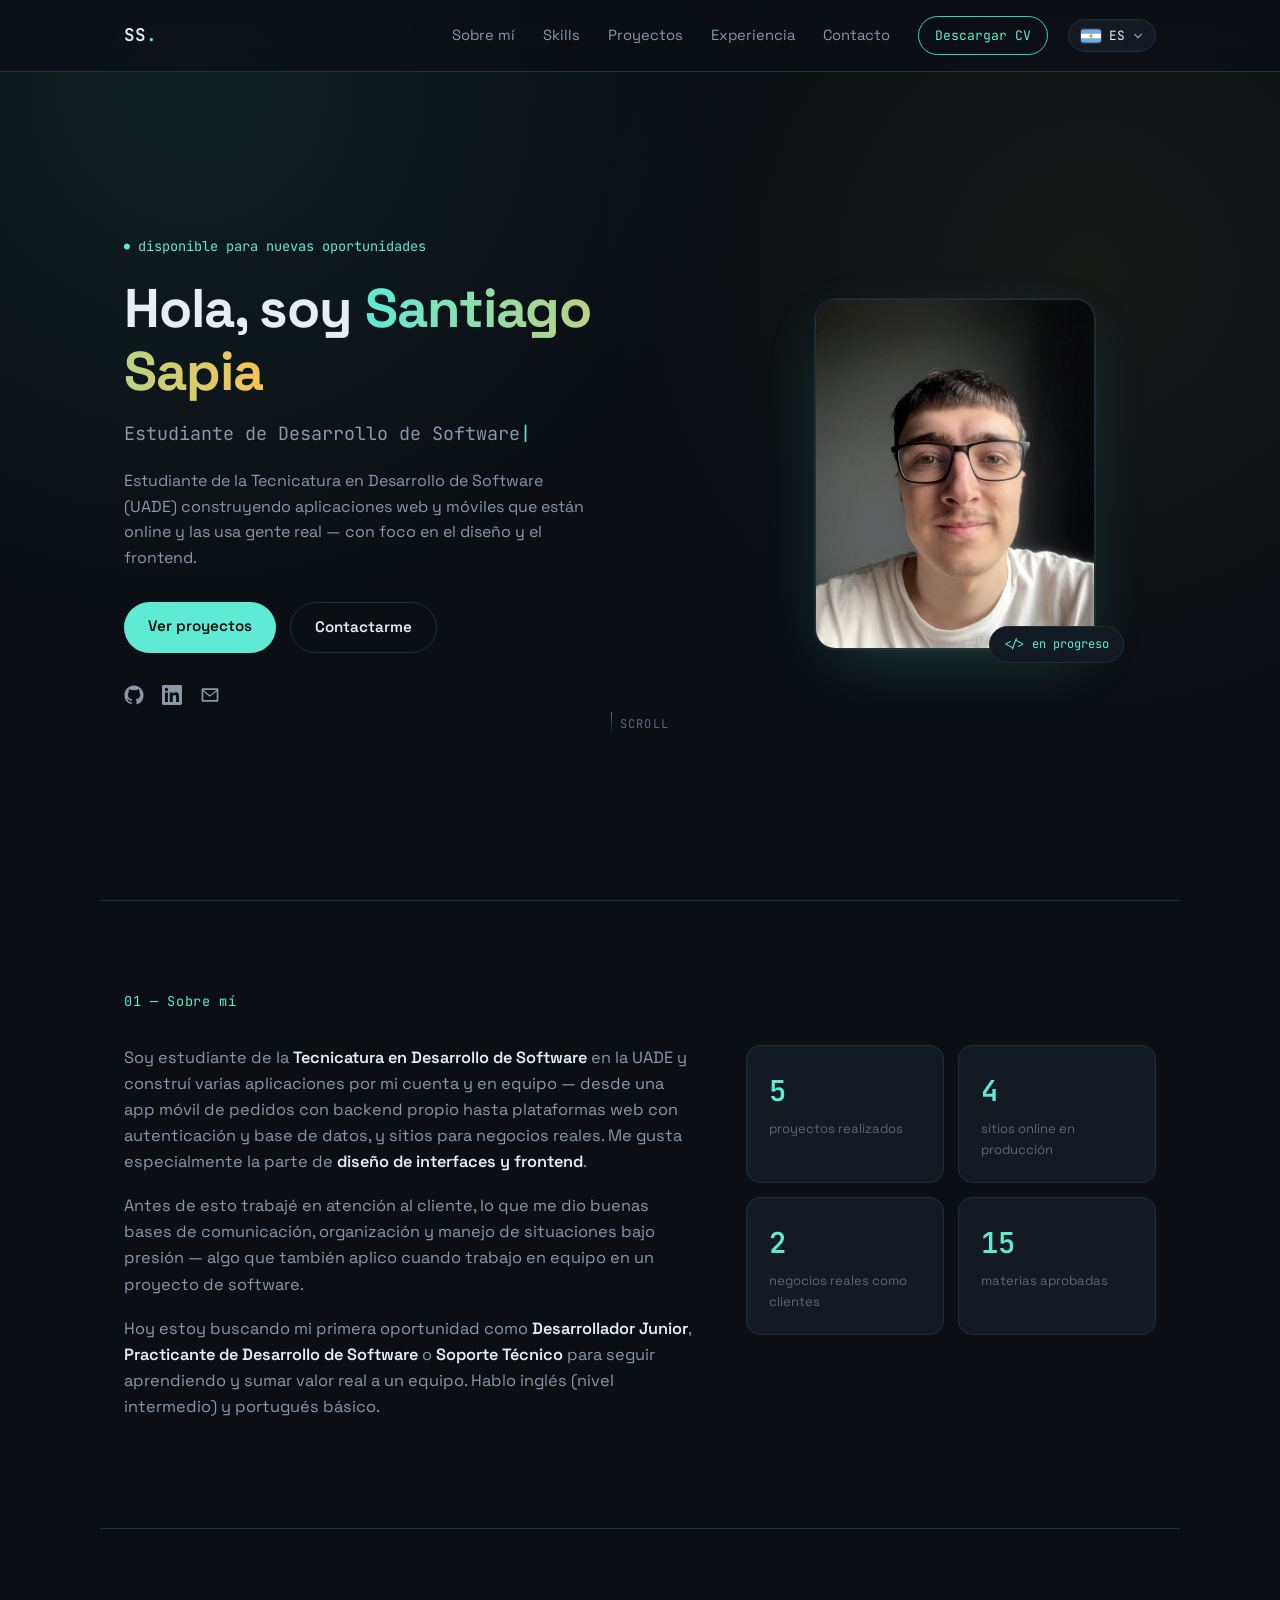
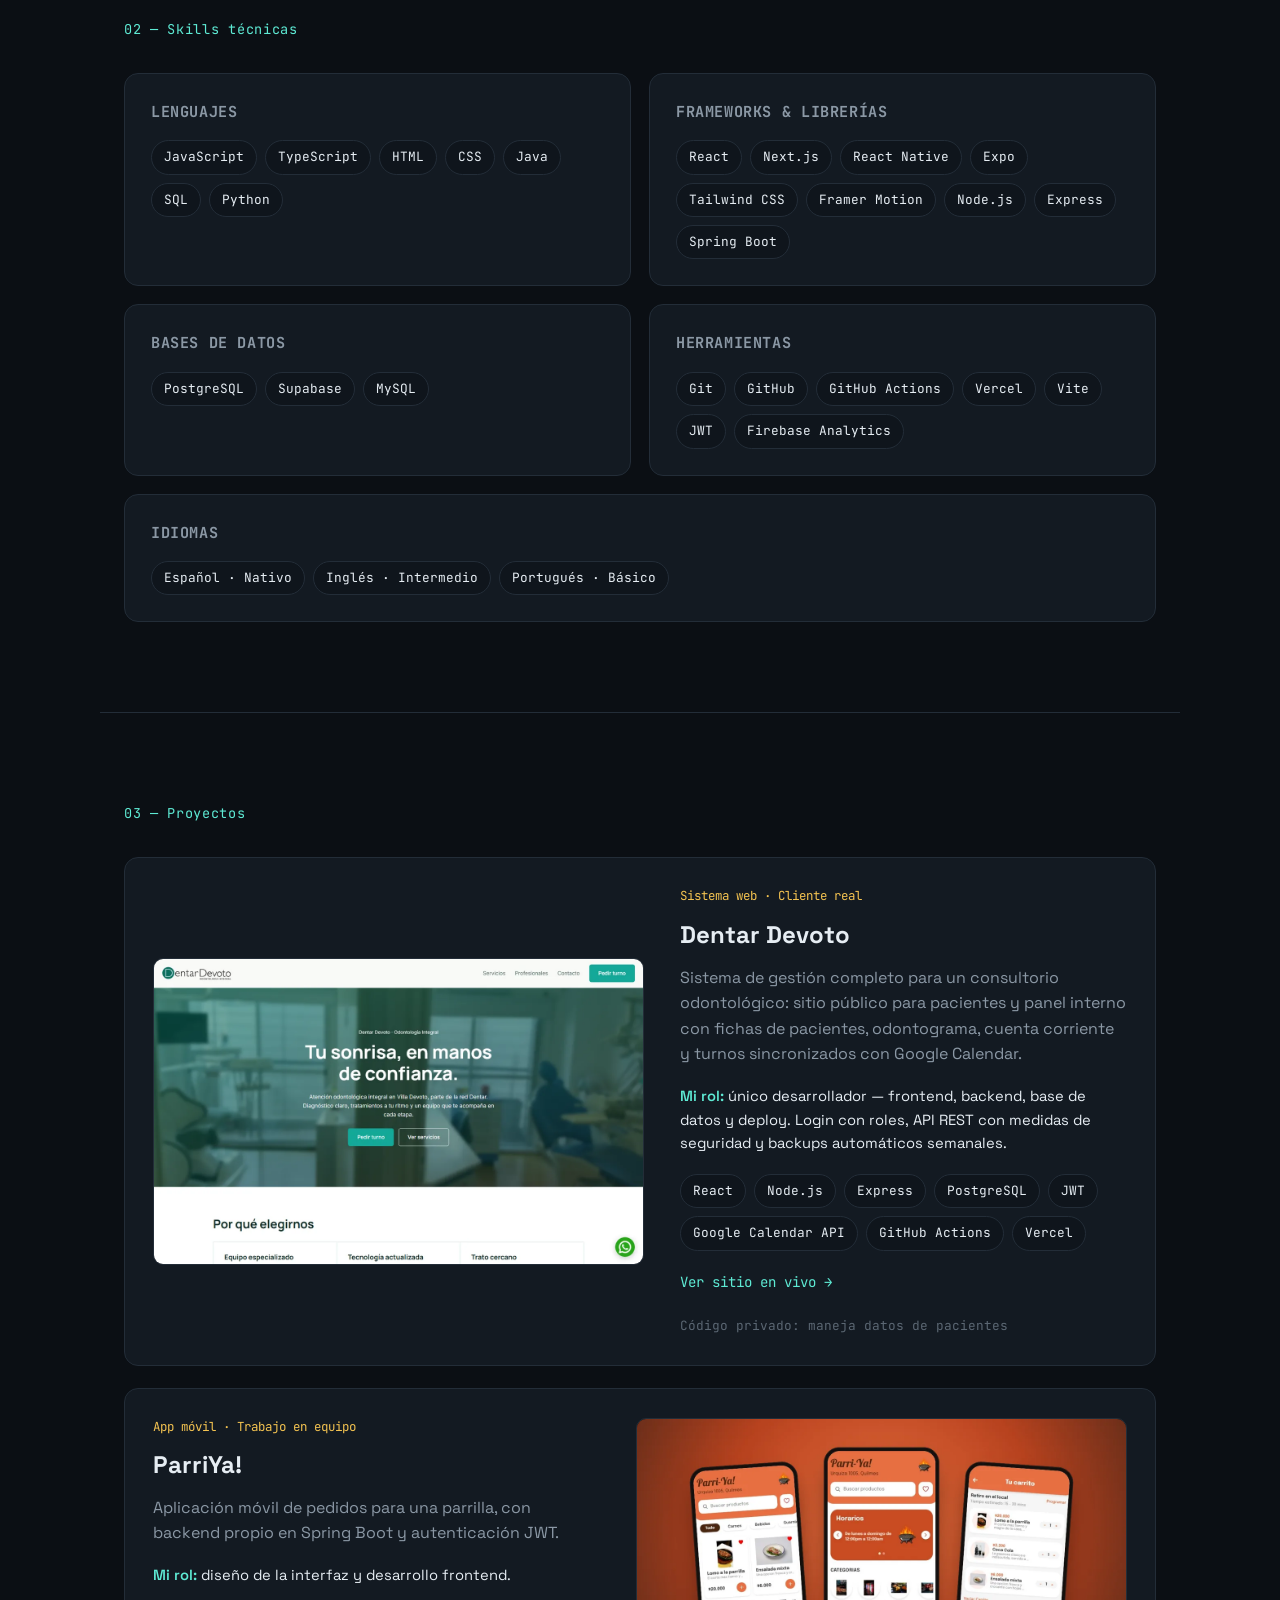
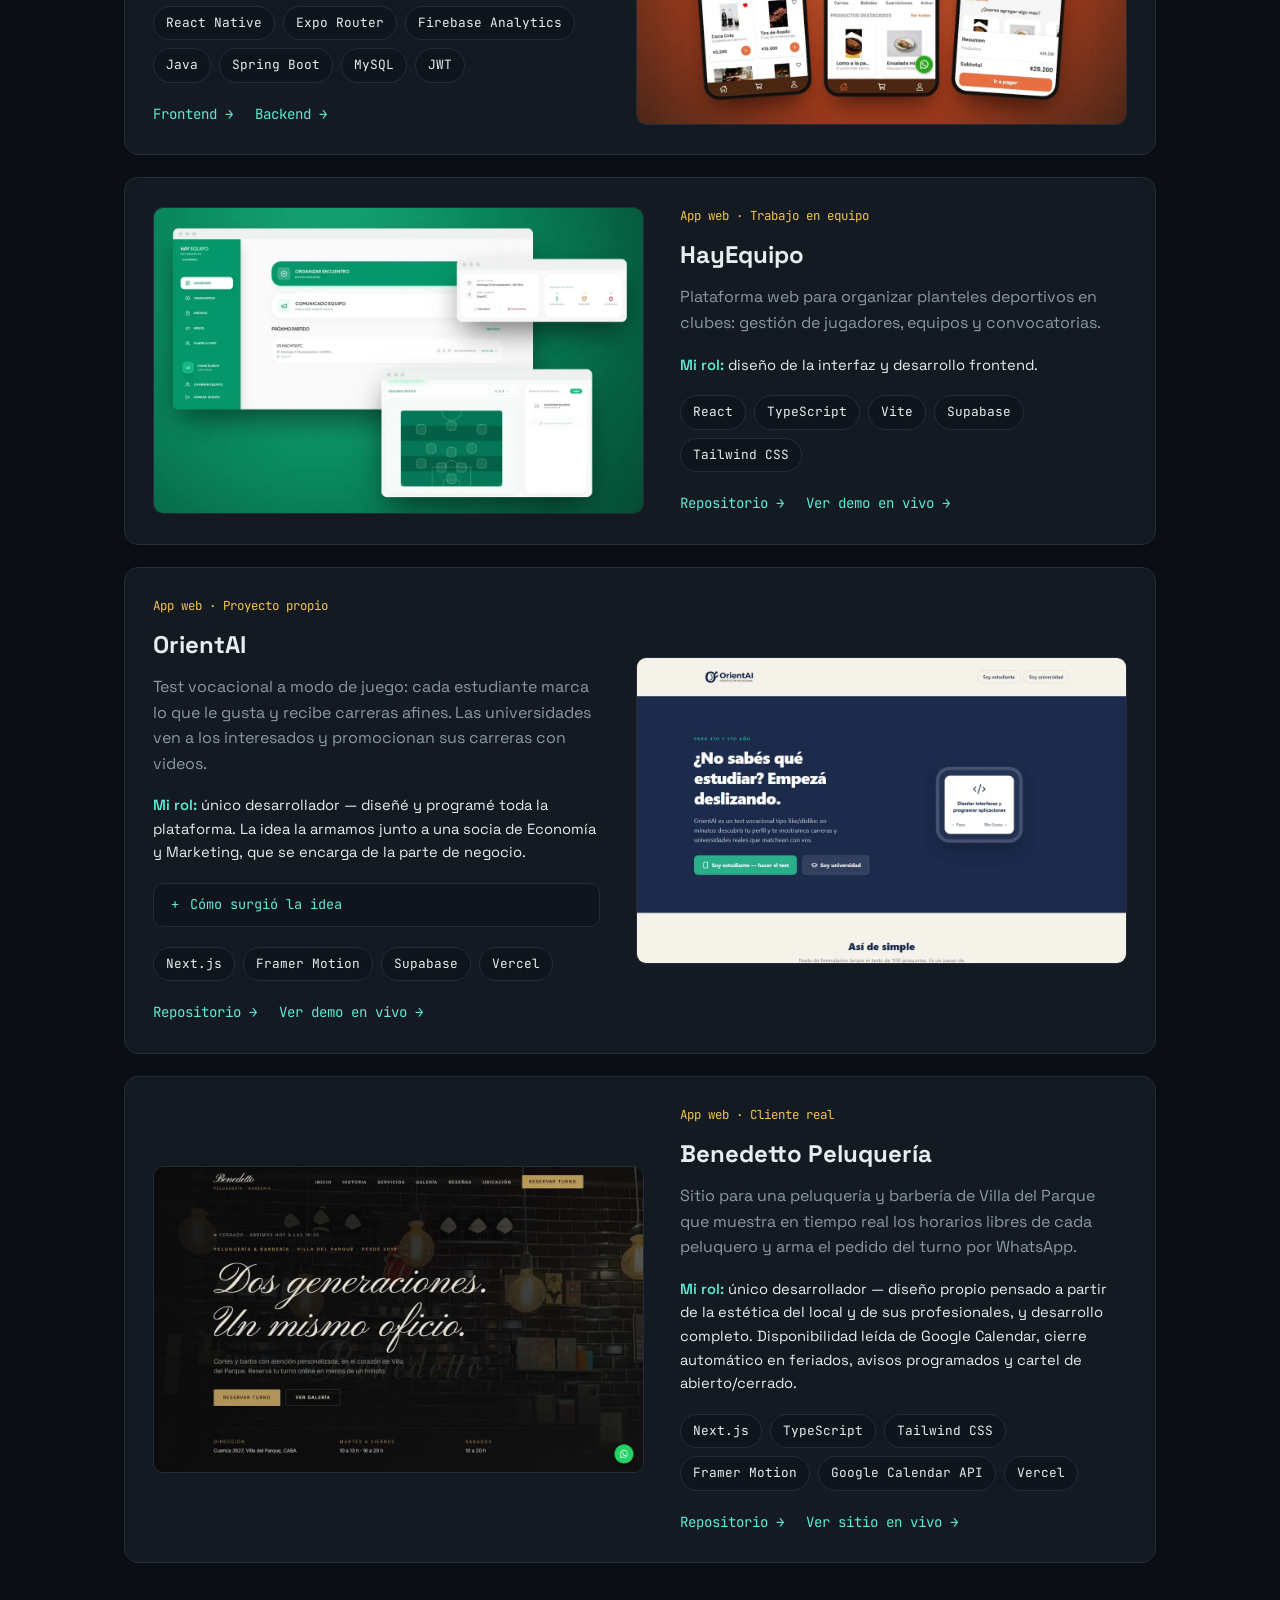
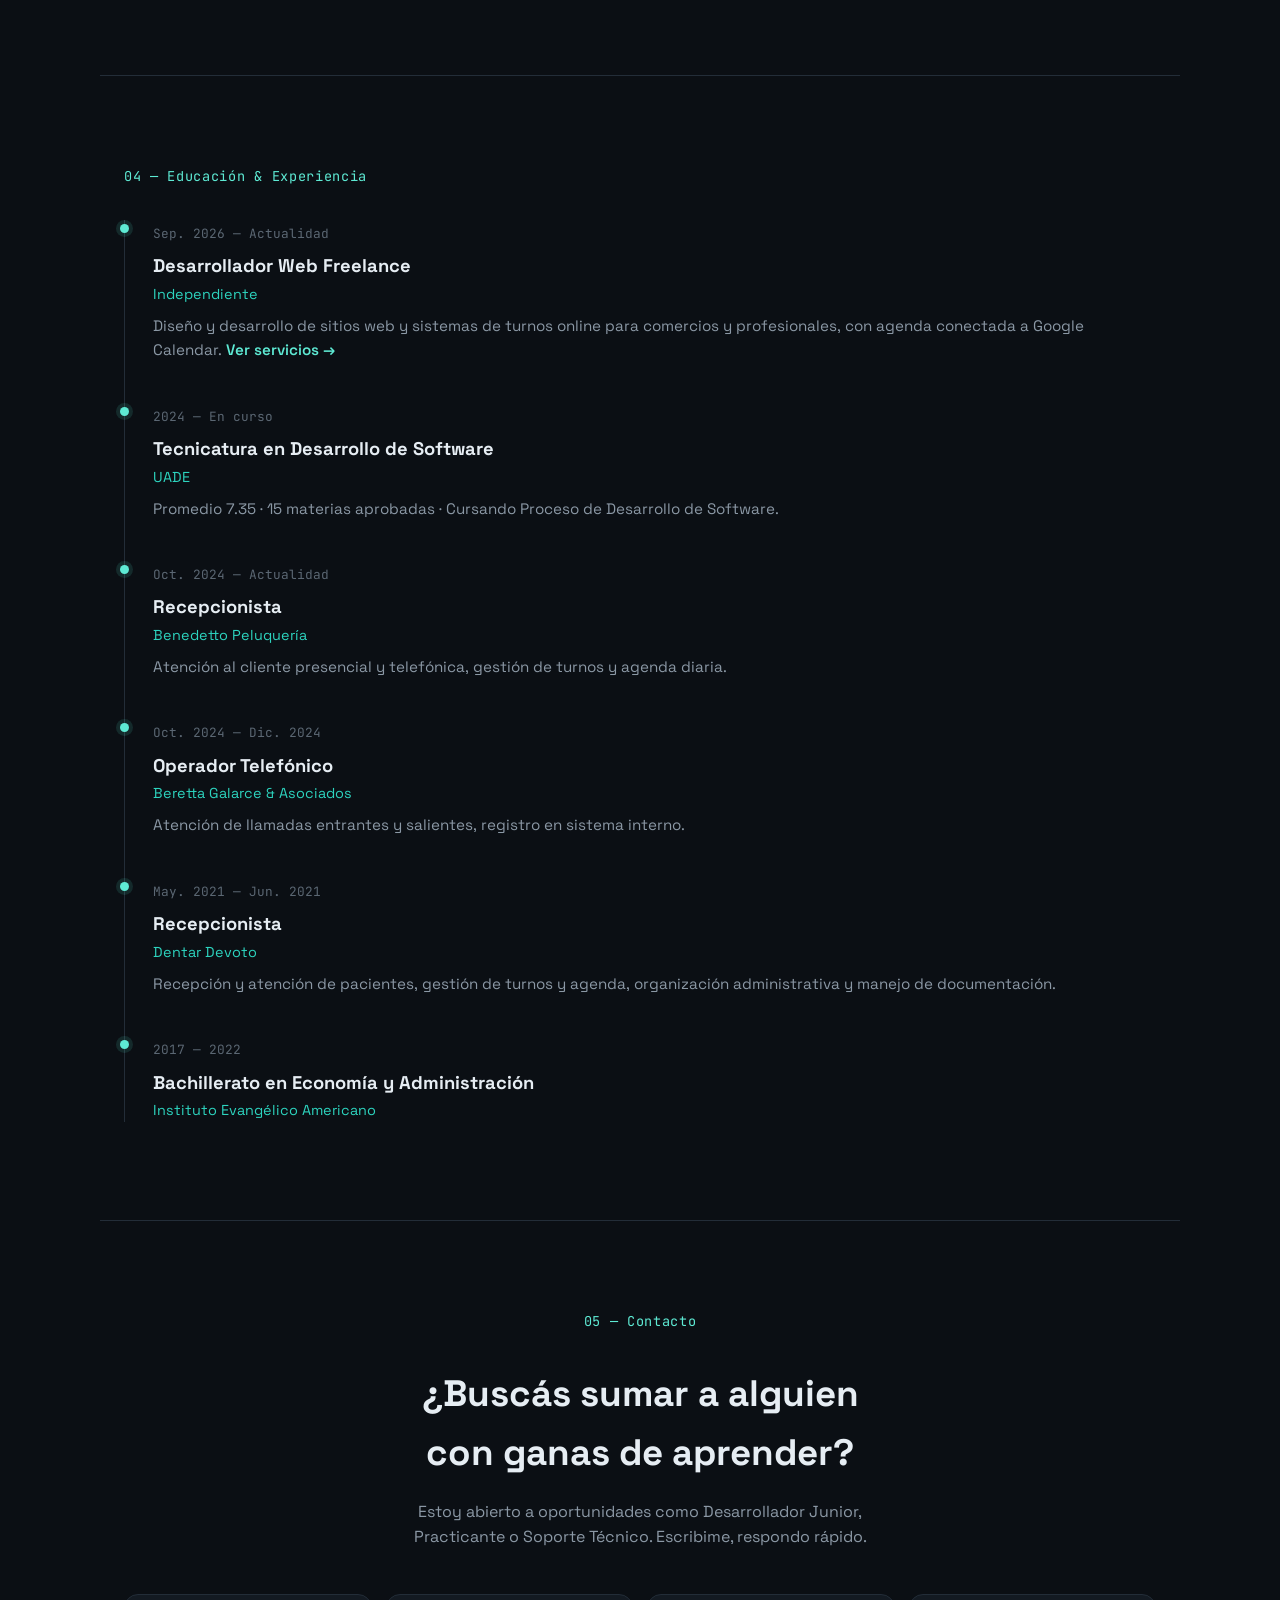
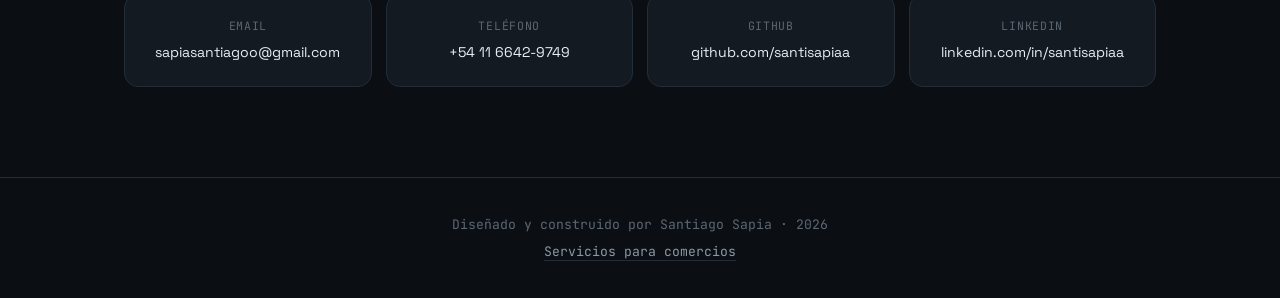
==== index.html @ 9bf3bc34 "Footer: link a servicios con el mismo estilo que en /servicios" ====
<!DOCTYPE html>
<html lang="es">
<head>
<meta charset="UTF-8">
<meta name="viewport" content="width=device-width, initial-scale=1.0">
<title>Santiago Sapia — Software Developer</title>
<meta name="description" content="Portfolio de Santiago Sapia, estudiante de Desarrollo de Software (UADE). Proyectos en React, Next.js, React Native y Spring Boot.">
<meta name="theme-color" content="#0b0f14">
<link rel="canonical" href="https://www.santiagosapia.dev/">
<link rel="icon" href="/favicon.ico" sizes="48x48">
<link rel="icon" href="/favicon.svg" type="image/svg+xml">
<link rel="icon" href="/assets/favicon-96.png" type="image/png" sizes="96x96">
<link rel="icon" href="/assets/favicon-192.png" type="image/png" sizes="192x192">
<link rel="apple-touch-icon" href="assets/apple-touch-icon.png">

<meta property="og:type" content="website">
<meta property="og:locale" content="es_AR">
<meta property="og:locale:alternate" content="en_US">
<meta property="og:locale:alternate" content="pt_BR">
<meta property="og:url" content="https://www.santiagosapia.dev/">
<meta property="og:title" content="Santiago Sapia — Software Developer">
<meta property="og:site_name" content="Santiago Sapia">
<meta property="og:description" content="Estudiante de Desarrollo de Software en UADE, con foco en diseño de interfaces y frontend. Mirá mis proyectos y descargá mi CV.">
<meta property="og:image" content="https://www.santiagosapia.dev/assets/og-image-v2.jpg">
<meta property="og:image:secure_url" content="https://www.santiagosapia.dev/assets/og-image-v2.jpg">
<meta property="og:image:type" content="image/jpeg">
<meta property="og:image:alt" content="Santiago Sapia — Software Developer">
<meta property="og:image:width" content="1200">
<meta property="og:image:height" content="630">
<meta name="twitter:card" content="summary_large_image">
<meta name="twitter:title" content="Santiago Sapia — Software Developer">
<meta name="twitter:image" content="https://www.santiagosapia.dev/assets/og-image-v2.jpg">
<link rel="preconnect" href="https://fonts.googleapis.com">
<link rel="preconnect" href="https://fonts.gstatic.com" crossorigin>
<link href="https://fonts.googleapis.com/css2?family=Space+Grotesk:wght@400;500;600;700&family=JetBrains+Mono:wght@400;500;600&display=swap" rel="stylesheet">
<link rel="stylesheet" href="style.css?v=4">
<script type="application/ld+json">
{
  "@context": "https://schema.org",
  "@type": "Person",
  "name": "Santiago Sapia",
  "url": "https://www.santiagosapia.dev/",
  "image": "https://www.santiagosapia.dev/assets/photo.jpg",
  "jobTitle": "Software Developer",
  "description": "Estudiante de la Tecnicatura en Desarrollo de Software (UADE), con foco en diseño de interfaces y frontend.",
  "email": "mailto:sapiasantiagoo@gmail.com",
  "address": { "@type": "PostalAddress", "addressLocality": "Buenos Aires", "addressCountry": "AR" },
  "alumniOf": { "@type": "CollegeOrUniversity", "name": "UADE — Universidad Argentina de la Empresa" },
  "knowsLanguage": ["es", "en", "pt"],
  "knowsAbout": ["React", "Next.js", "React Native", "TypeScript", "JavaScript", "Spring Boot", "Supabase", "Diseño de interfaces"],
  "sameAs": ["https://github.com/santisapiaa", "https://linkedin.com/in/santisapiaa"]
}
</script>
<script>
  window.va = window.va || function () { (window.vaq = window.vaq || []).push(arguments); };
</script>
<script defer src="/_vercel/insights/script.js"></script>
</head>
<body>

<div class="noise"></div>

<nav id="navbar">
  <div class="nav-inner">
    <a href="#home" class="logo">SS<span class="dot">.</span></a>
    <div class="nav-right">
      <div class="nav-links" id="navLinks">
        <a href="#about" data-i18n="nav.about">Sobre mí</a>
        <a href="#skills" data-i18n="nav.skills">Skills</a>
        <a href="#projects" data-i18n="nav.projects">Proyectos</a>
        <a href="#experience" data-i18n="nav.experience">Experiencia</a>
        <a href="#contact" data-i18n="nav.contact">Contacto</a>
        <a href="Santiago_Sapia_CV.pdf" target="_blank" rel="noopener" class="cv-btn" data-i18n="nav.cv">Descargar CV</a>
      </div>

      <div class="lang" id="lang">
        <button class="lang-btn" id="langBtn" aria-haspopup="true" aria-expanded="false" aria-controls="langMenu" data-i18n-aria="lang.label" aria-label="Cambiar idioma">
          <span class="flag" id="langFlag" aria-hidden="true"></span>
          <span id="langCode">ES</span>
          <svg class="chev" aria-hidden="true" viewBox="0 0 12 12" width="10" height="10"><path d="M2 4l4 4 4-4" fill="none" stroke="currentColor" stroke-width="1.6" stroke-linecap="round" stroke-linejoin="round"/></svg>
        </button>
        <ul class="lang-menu" id="langMenu" role="menu" hidden>
          <li role="none"><button role="menuitem" data-lang="es"><span class="flag" data-flag="es" aria-hidden="true"></span>Español</button></li>
          <li role="none"><button role="menuitem" data-lang="en"><span class="flag" data-flag="en" aria-hidden="true"></span>English</button></li>
          <li role="none"><button role="menuitem" data-lang="pt"><span class="flag" data-flag="pt" aria-hidden="true"></span>Português</button></li>
        </ul>
      </div>

      <button id="navToggle" data-i18n-aria="nav.menu" aria-label="Abrir menú">
        <span></span><span></span><span></span>
      </button>
    </div>
  </div>
</nav>

<header id="home" class="hero">
  <div class="hero-inner">
    <div class="hero-text">
      <p class="eyebrow"><span class="blink">●</span> <span data-i18n="hero.eyebrow">disponible para nuevas oportunidades</span></p>
      <h1><span data-i18n="hero.hi">Hola, soy</span> <span class="highlight">Santiago Sapia</span></h1>
      <p class="hero-role">
        <span class="sr-only" data-i18n="hero.roleSr">Estudiante de Desarrollo de Software y desarrollador frontend.</span>
        <span id="typed" aria-hidden="true"></span><span class="cursor" aria-hidden="true">|</span>
      </p>
      <p class="hero-desc" data-i18n="hero.desc">
        Estudiante de la Tecnicatura en Desarrollo de Software (UADE) construyendo aplicaciones web y móviles
        que están online y las usa gente real — con foco en el diseño y el frontend.
      </p>
      <div class="hero-actions">
        <a href="#projects" class="btn btn-primary" data-i18n="hero.ctaProjects">Ver proyectos</a>
        <a href="#contact" class="btn btn-ghost" data-i18n="hero.ctaContact">Contactarme</a>
      </div>
      <div class="hero-links">
        <a href="https://github.com/santisapiaa" target="_blank" rel="noopener" aria-label="GitHub">
          <svg aria-hidden="true" viewBox="0 0 24 24" width="20" height="20"><path fill="currentColor" d="M12 .5C5.73.5.5 5.73.5 12a11.5 11.5 0 0 0 7.86 10.94c.58.1.79-.25.79-.56 0-.27-.01-1.17-.02-2.12-3.2.7-3.88-1.36-3.88-1.36-.52-1.34-1.28-1.7-1.28-1.7-1.05-.72.08-.7.08-.7 1.16.08 1.77 1.19 1.77 1.19 1.03 1.77 2.7 1.26 3.36.96.1-.75.4-1.26.73-1.55-2.55-.29-5.24-1.28-5.24-5.7 0-1.26.45-2.29 1.19-3.09-.12-.29-.52-1.46.11-3.05 0 0 .97-.31 3.18 1.18a11 11 0 0 1 5.8 0c2.2-1.49 3.17-1.18 3.17-1.18.64 1.6.24 2.77.12 3.05.74.8 1.18 1.83 1.18 3.09 0 4.43-2.7 5.4-5.26 5.69.42.36.78 1.08.78 2.18 0 1.58-.01 2.85-.01 3.24 0 .32.2.68.8.56A11.5 11.5 0 0 0 23.5 12C23.5 5.73 18.27.5 12 .5Z"/></svg>
        </a>
        <a href="https://linkedin.com/in/santisapiaa" target="_blank" rel="noopener" aria-label="LinkedIn">
          <svg aria-hidden="true" viewBox="0 0 24 24" width="20" height="20"><path fill="currentColor" d="M20.45 20.45h-3.56v-5.57c0-1.33-.02-3.03-1.85-3.03-1.85 0-2.14 1.45-2.14 2.94v5.66H9.34V9h3.41v1.56h.05c.48-.9 1.64-1.85 3.38-1.85 3.6 0 4.27 2.37 4.27 5.46v6.28ZM5.34 7.43a2.07 2.07 0 1 1 0-4.14 2.07 2.07 0 0 1 0 4.14ZM7.12 20.45H3.56V9h3.56v11.45ZM22.22 0H1.77C.8 0 0 .78 0 1.75v20.5C0 23.22.8 24 1.77 24h20.45c.98 0 1.78-.78 1.78-1.75V1.75C24 .78 23.2 0 22.22 0Z"/></svg>
        </a>
        <a href="mailto:sapiasantiagoo@gmail.com" aria-label="Email">
          <svg aria-hidden="true" viewBox="0 0 24 24" width="20" height="20"><path fill="currentColor" d="M2 5.5C2 4.67 2.67 4 3.5 4h17c.83 0 1.5.67 1.5 1.5v13c0 .83-.67 1.5-1.5 1.5h-17A1.5 1.5 0 0 1 2 18.5v-13Zm2.2.5 7.8 6.2L19.8 6H4.2Zm15.8 1.68-7.4 5.89a1.5 1.5 0 0 1-1.9 0L4 7.68V18h16V7.68Z"/></svg>
        </a>
      </div>
    </div>
    <div class="hero-photo">
      <div class="photo-frame">
        <img src="assets/photo.jpg" alt="Santiago Sapia" width="800" height="1000">
      </div>
      <div class="photo-tag">&lt;/&gt; <span data-i18n="hero.tag">en progreso</span></div>
    </div>
  </div>
  <div class="scroll-hint"><span></span>scroll</div>
</header>

<main>

  <section id="about" class="section">
    <p class="section-label" data-i18n="about.label">01 — Sobre mí</p>
    <div class="about-grid">
      <div class="about-text">
        <p data-i18n="about.p1">
          Soy estudiante de la <strong>Tecnicatura en Desarrollo de Software</strong> en la UADE y construí
          varias aplicaciones por mi cuenta y en equipo — desde una app móvil de pedidos con backend propio
          hasta plataformas web con autenticación y base de datos, y sitios para negocios reales.
          Me gusta especialmente la parte de <strong>diseño de interfaces y frontend</strong>.
        </p>
        <p data-i18n="about.p2">
          Antes de esto trabajé en atención al cliente, lo que me dio buenas bases de comunicación,
          organización y manejo de situaciones bajo presión — algo que también aplico cuando trabajo en equipo
          en un proyecto de software.
        </p>
        <p data-i18n="about.p3">
          Hoy estoy buscando mi primera oportunidad como <strong>Desarrollador Junior</strong>,
          <strong>Practicante de Desarrollo de Software</strong> o <strong>Soporte Técnico</strong>
          para seguir aprendiendo y sumar valor real a un equipo. Hablo inglés (nivel intermedio) y portugués básico.
        </p>
      </div>
      <div class="about-stats">
        <div class="stat-card">
          <span class="stat-num">5</span>
          <span class="stat-label" data-i18n="about.stat1">proyectos realizados</span>
        </div>
        <div class="stat-card">
          <span class="stat-num">4</span>
          <span class="stat-label" data-i18n="about.stat2">sitios online en producción</span>
        </div>
        <div class="stat-card">
          <span class="stat-num">2</span>
          <span class="stat-label" data-i18n="about.stat3">negocios reales como clientes</span>
        </div>
        <div class="stat-card">
          <span class="stat-num">15</span>
          <span class="stat-label" data-i18n="about.stat4">materias aprobadas</span>
        </div>
      </div>
    </div>
  </section>

  <section id="skills" class="section">
    <p class="section-label" data-i18n="skills.label">02 — Skills técnicas</p>
    <div class="skills-grid">
      <div class="skill-card">
        <h3 data-i18n="skills.languages">Lenguajes</h3>
        <div class="chips">
          <span>JavaScript</span><span>TypeScript</span><span>HTML</span><span>CSS</span><span>Java</span><span>SQL</span><span>Python</span>
        </div>
      </div>
      <div class="skill-card">
        <h3 data-i18n="skills.frameworks">Frameworks &amp; Librerías</h3>
        <div class="chips">
          <span>React</span><span>Next.js</span><span>React Native</span><span>Expo</span><span>Tailwind CSS</span><span>Framer Motion</span><span>Node.js</span><span>Express</span><span>Spring Boot</span>
        </div>
      </div>
      <div class="skill-card">
        <h3 data-i18n="skills.databases">Bases de datos</h3>
        <div class="chips">
          <span>PostgreSQL</span><span>Supabase</span><span>MySQL</span>
        </div>
      </div>
      <div class="skill-card">
        <h3 data-i18n="skills.tools">Herramientas</h3>
        <div class="chips">
          <span>Git</span><span>GitHub</span><span>GitHub Actions</span><span>Vercel</span><span>Vite</span><span>JWT</span><span>Firebase Analytics</span>
        </div>
      </div>
      <div class="skill-card skill-card-wide">
        <h3 data-i18n="skills.spoken">Idiomas</h3>
        <div class="chips">
          <span data-i18n="skills.langEs">Español · Nativo</span><span data-i18n="skills.langEn">Inglés · Intermedio</span><span data-i18n="skills.langPt">Portugués · Básico</span>
        </div>
      </div>
    </div>
  </section>

  <section id="projects" class="section">
    <p class="section-label" data-i18n="projects.label">03 — Proyectos</p>

    <article class="project-card">
      <a href="https://dentar-devoto-front.vercel.app/" target="_blank" rel="noopener" class="project-media" tabindex="-1" aria-hidden="true">
        <img src="assets/projects/dentar.webp" data-i18n-alt="dentar.alt" alt="Página principal del sitio de Dentar Devoto" width="1200" height="750" loading="lazy" decoding="async">
      </a>
      <div class="project-info">
        <span class="project-tag" data-i18n="dentar.tag">Sistema web · Cliente real</span>
        <h3>Dentar Devoto</h3>
        <p data-i18n="dentar.desc">Sistema de gestión completo para un consultorio odontológico: sitio público para pacientes y panel interno con fichas de pacientes, odontograma, cuenta corriente y turnos sincronizados con Google Calendar.</p>
        <p class="project-role" data-i18n="dentar.role"><strong>Mi rol:</strong> único desarrollador — frontend, backend, base de datos y deploy. Login con roles, API REST con medidas de seguridad y backups automáticos semanales.</p>
        <div class="chips">
          <span>React</span><span>Node.js</span><span>Express</span><span>PostgreSQL</span><span>JWT</span><span>Google Calendar API</span><span>GitHub Actions</span><span>Vercel</span>
        </div>
        <div class="project-links">
          <a href="https://dentar-devoto-front.vercel.app/" target="_blank" rel="noopener" data-i18n="projects.site">Ver sitio en vivo →</a>
          <span class="project-note" data-i18n="dentar.private">Código privado: maneja datos de pacientes</span>
        </div>
      </div>
    </article>

    <article class="project-card reverse">
      <a href="https://github.com/alejotaccone/ParriYa_Frontend" target="_blank" rel="noopener" class="project-media" tabindex="-1" aria-hidden="true">
        <img src="assets/projects/parriya.webp" data-i18n-alt="parriya.alt" alt="Capturas de la app ParriYa: inicio, catálogo de productos y carrito" width="1200" height="750" loading="lazy" decoding="async">
      </a>
      <div class="project-info">
        <span class="project-tag" data-i18n="parriya.tag">App móvil · Trabajo en equipo</span>
        <h3>ParriYa!</h3>
        <p data-i18n="parriya.desc">Aplicación móvil de pedidos para una parrilla, con backend propio en Spring Boot y autenticación JWT.</p>
        <p class="project-role" data-i18n="projects.role"><strong>Mi rol:</strong> diseño de la interfaz y desarrollo frontend.</p>
        <div class="chips">
          <span>React Native</span><span>Expo Router</span><span>Firebase Analytics</span><span>Java</span><span>Spring Boot</span><span>MySQL</span><span>JWT</span>
        </div>
        <div class="project-links">
          <a href="https://github.com/alejotaccone/ParriYa_Frontend" target="_blank" rel="noopener">Frontend →</a>
          <a href="https://github.com/alejotaccone/ParriYa_Backend" target="_blank" rel="noopener">Backend →</a>
        </div>
      </div>
    </article>

    <article class="project-card">
      <a href="https://hayequipo-ten.vercel.app/" target="_blank" rel="noopener" class="project-media" tabindex="-1" aria-hidden="true">
        <img src="assets/projects/hayequipo.webp" data-i18n-alt="hayequipo.alt" alt="Capturas de HayEquipo: panel principal, detalle del partido y pizarra táctica" width="1200" height="750" loading="lazy" decoding="async">
      </a>
      <div class="project-info">
        <span class="project-tag" data-i18n="projects.tagWebTeam">App web · Trabajo en equipo</span>
        <h3>HayEquipo</h3>
        <p data-i18n="hayequipo.desc">Plataforma web para organizar planteles deportivos en clubes: gestión de jugadores, equipos y convocatorias.</p>
        <p class="project-role" data-i18n="projects.role"><strong>Mi rol:</strong> diseño de la interfaz y desarrollo frontend.</p>
        <div class="chips">
          <span>React</span><span>TypeScript</span><span>Vite</span><span>Supabase</span><span>Tailwind CSS</span>
        </div>
        <div class="project-links">
          <a href="https://github.com/santisapiaa/HayEquipo" target="_blank" rel="noopener" data-i18n="projects.repo">Repositorio →</a>
          <a href="https://hayequipo-ten.vercel.app/" target="_blank" rel="noopener" data-i18n="projects.demo">Ver demo en vivo →</a>
        </div>
      </div>
    </article>

    <article class="project-card reverse">
      <a href="https://orient-ai-phi.vercel.app/" target="_blank" rel="noopener" class="project-media" tabindex="-1" aria-hidden="true">
        <img src="assets/projects/orientai.webp" data-i18n-alt="orientai.alt" alt="Página principal de OrientAI" width="1200" height="750" loading="lazy" decoding="async">
      </a>
      <div class="project-info">
        <span class="project-tag" data-i18n="orientai.tag">App web · Proyecto propio</span>
        <h3>OrientAI</h3>
        <p data-i18n="orientai.desc">Test vocacional a modo de juego: cada estudiante marca lo que le gusta y recibe carreras afines. Las universidades ven a los interesados y promocionan sus carreras con videos.</p>
        <p class="project-role" data-i18n="orientai.role"><strong>Mi rol:</strong> único desarrollador — diseñé y programé toda la plataforma. La idea la armamos junto a una socia de Economía y Marketing, que se encarga de la parte de negocio.</p>
        <details class="case">
          <summary data-i18n="orientai.caseTitle">Cómo surgió la idea</summary>
          <dl>
            <dt data-i18n="orientai.problemTitle">El problema</dt>
            <dd data-i18n="orientai.problem">Muchos estudiantes de 4.º y 5.º año terminan el colegio sin saber qué estudiar, y los tests vocacionales tradicionales son largos y poco atractivos.</dd>
            <dt data-i18n="orientai.solutionTitle">La solución</dt>
            <dd data-i18n="orientai.solution">Un test dinámico tipo juego: el estudiante desliza tarjetas con actividades (me gusta / paso) y, según sus gustos, la plataforma le recomienda un conjunto de carreras afines y dónde estudiarlas.</dd>
            <dt data-i18n="orientai.uniTitle">Para universidades</dt>
            <dd data-i18n="orientai.uni">Las universidades acceden a los estudiantes interesados en sus carreras como leads y pueden subir videos para promocionarlas o contar cómo es estudiarlas.</dd>
          </dl>
        </details>
        <div class="chips">
          <span>Next.js</span><span>Framer Motion</span><span>Supabase</span><span>Vercel</span>
        </div>
        <div class="project-links">
          <a href="https://github.com/santisapiaa/orient-ai" target="_blank" rel="noopener" data-i18n="projects.repo">Repositorio →</a>
          <a href="https://orient-ai-phi.vercel.app/" target="_blank" rel="noopener" data-i18n="projects.demo">Ver demo en vivo →</a>
        </div>
      </div>
    </article>

    <article class="project-card">
      <a href="https://benedetto-peluqueria-mu.vercel.app/" target="_blank" rel="noopener" class="project-media" tabindex="-1" aria-hidden="true">
        <img src="assets/projects/benedetto.webp" data-i18n-alt="benedetto.alt" alt="Página principal del sitio de Benedetto Peluquería" width="1200" height="750" loading="lazy" decoding="async">
      </a>
      <div class="project-info">
        <span class="project-tag" data-i18n="projects.tagClient">App web · Cliente real</span>
        <h3>Benedetto Peluquería</h3>
        <p data-i18n="benedetto.desc">Sitio para una peluquería y barbería de Villa del Parque que muestra en tiempo real los horarios libres de cada peluquero y arma el pedido del turno por WhatsApp.</p>
        <p class="project-role" data-i18n="benedetto.role"><strong>Mi rol:</strong> único desarrollador — diseño propio pensado a partir de la estética del local y de sus profesionales, y desarrollo completo. Disponibilidad leída de Google Calendar, cierre automático en feriados, avisos programados y cartel de abierto/cerrado.</p>
        <div class="chips">
          <span>Next.js</span><span>TypeScript</span><span>Tailwind CSS</span><span>Framer Motion</span><span>Google Calendar API</span><span>Vercel</span>
        </div>
        <div class="project-links">
          <a href="https://github.com/santisapiaa/BenedettoPeluqueria" target="_blank" rel="noopener" data-i18n="projects.repo">Repositorio →</a>
          <a href="https://benedetto-peluqueria-mu.vercel.app/" target="_blank" rel="noopener" data-i18n="projects.site">Ver sitio en vivo →</a>
        </div>
      </div>
    </article>
  </section>

  <section id="experience" class="section">
    <p class="section-label" data-i18n="exp.label">04 — Educación &amp; Experiencia</p>
    <div class="timeline">
      <div class="timeline-item">
        <span class="timeline-date" data-i18n="exp.freeDate">Sep. 2026 — Actualidad</span>
        <h3 data-i18n="exp.freeTitle">Desarrollador Web Freelance</h3>
        <p class="timeline-sub" data-i18n="exp.freeSub">Independiente</p>
        <p data-i18n="exp.freeDesc">Diseño y desarrollo de sitios web y sistemas de turnos online para comercios y profesionales, con agenda conectada a Google Calendar. <a href="/servicios">Ver servicios →</a></p>
      </div>
      <div class="timeline-item">
        <span class="timeline-date" data-i18n="exp.uadeDate">2024 — En curso</span>
        <h3 data-i18n="exp.uadeTitle">Tecnicatura en Desarrollo de Software</h3>
        <p class="timeline-sub">UADE</p>
        <p data-i18n="exp.uadeDesc">Promedio 7.35 · 15 materias aprobadas · Cursando Proceso de Desarrollo de Software.</p>
      </div>
      <div class="timeline-item">
        <span class="timeline-date" data-i18n="exp.recepDate">Oct. 2024 — Actualidad</span>
        <h3 data-i18n="exp.recepTitle">Recepcionista</h3>
        <p class="timeline-sub">Benedetto Peluquería</p>
        <p data-i18n="exp.recepDesc">Atención al cliente presencial y telefónica, gestión de turnos y agenda diaria.</p>
      </div>
      <div class="timeline-item">
        <span class="timeline-date" data-i18n="exp.phoneDate">Oct. 2024 — Dic. 2024</span>
        <h3 data-i18n="exp.phoneTitle">Operador Telefónico</h3>
        <p class="timeline-sub">Beretta Galarce &amp; Asociados</p>
        <p data-i18n="exp.phoneDesc">Atención de llamadas entrantes y salientes, registro en sistema interno.</p>
      </div>
      <div class="timeline-item">
        <span class="timeline-date" data-i18n="exp.dentarDate">May. 2021 — Jun. 2021</span>
        <h3 data-i18n="exp.recepTitle">Recepcionista</h3>
        <p class="timeline-sub">Dentar Devoto</p>
        <p data-i18n="exp.dentarDesc">Recepción y atención de pacientes, gestión de turnos y agenda, organización administrativa y manejo de documentación.</p>
      </div>
      <div class="timeline-item">
        <span class="timeline-date">2017 — 2022</span>
        <h3 data-i18n="exp.schoolTitle">Bachillerato en Economía y Administración</h3>
        <p class="timeline-sub">Instituto Evangélico Americano</p>
      </div>
    </div>
  </section>

  <section id="contact" class="section contact-section">
    <p class="section-label" data-i18n="contact.label">05 — Contacto</p>
    <h2 data-i18n="contact.title">¿Buscás sumar a alguien con ganas de aprender?</h2>
    <p class="contact-desc" data-i18n="contact.desc">Estoy abierto a oportunidades como Desarrollador Junior, Practicante o Soporte Técnico. Escribime, respondo rápido.</p>
    <div class="contact-grid">
      <a href="mailto:sapiasantiagoo@gmail.com" class="contact-card">
        <span class="contact-label">Email</span>
        <span class="contact-value">sapiasantiagoo@gmail.com</span>
      </a>
      <a href="tel:+541166429749" class="contact-card">
        <span class="contact-label" data-i18n="contact.phone">Teléfono</span>
        <span class="contact-value">+54 11 6642-9749</span>
      </a>
      <a href="https://github.com/santisapiaa" target="_blank" rel="noopener" class="contact-card">
        <span class="contact-label">GitHub</span>
        <span class="contact-value">github.com/santisapiaa</span>
      </a>
      <a href="https://linkedin.com/in/santisapiaa" target="_blank" rel="noopener" class="contact-card">
        <span class="contact-label">LinkedIn</span>
        <span class="contact-value">linkedin.com/in/santisapiaa</span>
      </a>
    </div>
  </section>

</main>

<footer>
  <p><span data-i18n="footer">Diseñado y construido por</span> Santiago Sapia · <span id="year"></span></p>
  <p style="margin-top: 6px"><a href="/servicios" class="footer-link">Servicios para comercios</a></p>
</footer>

<script src="i18n.js?v=2"></script>
<script src="script.js?v=2"></script>
</body>
</html>
---- style.css ----
:root {
  --bg: #0b0f14;
  --bg-alt: #0f151c;
  --surface: #131a22;
  --surface-hover: #17202b;
  --border: #232d38;
  --text: #e6edf3;
  --text-dim: #8b98a5;
  --text-faint: #5b6773;
  --accent: #5eead4;
  --accent-dim: #2dd4bf;
  --accent-soft: rgba(94, 234, 212, 0.12);
  --gold: #f5c451;
  --radius: 14px;
  --maxw: 1080px;
  --font-head: 'Space Grotesk', sans-serif;
  --font-mono: 'JetBrains Mono', monospace;
}

* { box-sizing: border-box; margin: 0; padding: 0; }

html { scroll-behavior: smooth; }

body {
  background: var(--bg);
  color: var(--text);
  font-family: var(--font-head);
  line-height: 1.6;
  -webkit-font-smoothing: antialiased;
  overflow-x: hidden;
}

.noise {
  position: fixed;
  inset: 0;
  pointer-events: none;
  z-index: 0;
  background:
    radial-gradient(circle at 15% 10%, rgba(94,234,212,0.07), transparent 40%),
    radial-gradient(circle at 85% 30%, rgba(245,196,81,0.05), transparent 40%);
}

a { color: inherit; text-decoration: none; }

::selection { background: var(--accent); color: #0b0f14; }

a:focus-visible, button:focus-visible {
  outline: 2px solid var(--accent);
  outline-offset: 3px;
  border-radius: 6px;
}

.sr-only {
  position: absolute;
  width: 1px;
  height: 1px;
  padding: 0;
  margin: -1px;
  overflow: hidden;
  clip: rect(0, 0, 0, 0);
  white-space: nowrap;
  border: 0;
}

/* NAV */
#navbar {
  position: sticky;
  top: 0;
  z-index: 50;
  backdrop-filter: blur(12px);
  background: rgba(11, 15, 20, 0.75);
  border-bottom: 1px solid var(--border);
}
.nav-inner {
  max-width: var(--maxw);
  margin: 0 auto;
  padding: 16px 24px;
  display: flex;
  align-items: center;
  justify-content: space-between;
}
.logo {
  font-family: var(--font-mono);
  font-weight: 600;
  font-size: 1.1rem;
  color: var(--text);
}
.logo .dot { color: var(--accent); }
.nav-links {
  display: flex;
  align-items: center;
  gap: 28px;
}
.nav-links a {
  font-size: 0.92rem;
  color: var(--text-dim);
  transition: color 0.2s;
}
.nav-links a:hover { color: var(--accent); }
.cv-btn {
  padding: 8px 16px;
  border: 1px solid var(--accent-dim);
  border-radius: 999px;
  color: var(--accent) !important;
  font-family: var(--font-mono);
  font-size: 0.82rem !important;
}
.cv-btn:hover { background: var(--accent-soft); }

.nav-right {
  display: flex;
  align-items: center;
  gap: 20px;
}

/* LANGUAGE SWITCHER */
.lang { position: relative; }
.lang-btn {
  display: flex;
  align-items: center;
  gap: 8px;
  padding: 7px 12px;
  background: var(--surface);
  border: 1px solid var(--border);
  border-radius: 999px;
  color: var(--text);
  font-family: var(--font-mono);
  font-size: 0.8rem;
  cursor: pointer;
  transition: border-color 0.2s;
}
.lang-btn:hover,
.lang-btn[aria-expanded="true"] { border-color: var(--accent-dim); }
.lang-btn .chev { color: var(--text-dim); transition: transform 0.2s; }
.lang-btn[aria-expanded="true"] .chev { transform: rotate(180deg); }
.flag {
  display: inline-flex;
  width: 20px;
  height: 14px;
  border-radius: 3px;
  overflow: hidden;
  flex: none;
  box-shadow: 0 0 0 1px rgba(255,255,255,0.12);
}
.flag svg { width: 100%; height: 100%; display: block; }
.lang-menu {
  position: absolute;
  top: calc(100% + 8px);
  right: 0;
  min-width: 160px;
  list-style: none;
  padding: 6px;
  background: var(--surface);
  border: 1px solid var(--border);
  border-radius: 12px;
  box-shadow: 0 16px 40px -12px rgba(0,0,0,0.6);
  z-index: 60;
}
.lang-menu[hidden] { display: none; }
.lang-menu button {
  width: 100%;
  display: flex;
  align-items: center;
  gap: 10px;
  padding: 9px 12px;
  background: none;
  border: none;
  border-radius: 8px;
  color: var(--text-dim);
  font-family: var(--font-head);
  font-size: 0.9rem;
  text-align: left;
  cursor: pointer;
}
.lang-menu button:hover,
.lang-menu button:focus-visible { background: var(--surface-hover); color: var(--text); outline: none; }
.lang-menu button[aria-current="true"] { color: var(--accent); }

#navToggle {
  display: none;
  flex-direction: column;
  gap: 5px;
  background: none;
  border: none;
  cursor: pointer;
  padding: 6px;
}
#navToggle span {
  width: 22px;
  height: 2px;
  background: var(--text);
  border-radius: 2px;
}

/* HERO */
.hero {
  position: relative;
  z-index: 1;
  min-height: 92vh;
  display: flex;
  flex-direction: column;
  justify-content: center;
  max-width: var(--maxw);
  margin: 0 auto;
  padding: 40px 24px;
}
.hero-inner {
  display: grid;
  grid-template-columns: 1.3fr 0.9fr;
  gap: 48px;
  align-items: center;
}
.eyebrow {
  font-family: var(--font-mono);
  font-size: 0.85rem;
  color: var(--accent);
  display: flex;
  align-items: center;
  gap: 8px;
  margin-bottom: 20px;
}
.blink { animation: blink 1.8s infinite; font-size: 0.6rem; }
@keyframes blink { 50% { opacity: 0.2; } }

.hero h1 {
  font-size: clamp(2.2rem, 5vw, 3.4rem);
  font-weight: 700;
  line-height: 1.15;
  letter-spacing: -0.02em;
}
.highlight {
  background: linear-gradient(90deg, var(--accent), var(--gold));
  -webkit-background-clip: text;
  background-clip: text;
  color: transparent;
}
.hero-role {
  font-family: var(--font-mono);
  color: var(--text-dim);
  font-size: 1.15rem;
  margin: 16px 0 20px;
  min-height: 1.6em;
}
.cursor { color: var(--accent); animation: blink 1s infinite; }

.hero-desc {
  color: var(--text-dim);
  max-width: 46ch;
  font-size: 1rem;
  margin-bottom: 32px;
}

.hero-actions {
  display: flex;
  gap: 14px;
  margin-bottom: 32px;
  flex-wrap: wrap;
}
.btn {
  padding: 12px 24px;
  border-radius: 999px;
  font-weight: 600;
  font-size: 0.95rem;
  transition: all 0.2s;
  display: inline-block;
}
.btn-primary {
  background: var(--accent);
  color: #06110e;
}
.btn-primary:hover { background: var(--gold); transform: translateY(-2px); }
.btn-ghost {
  border: 1px solid var(--border);
  color: var(--text);
}
.btn-ghost:hover { border-color: var(--accent); color: var(--accent); }

.hero-links {
  display: flex;
  gap: 18px;
}
.hero-links a {
  color: var(--text-dim);
  transition: color 0.2s, transform 0.2s;
}
.hero-links a:hover { color: var(--accent); transform: translateY(-2px); }

.hero-photo {
  position: relative;
  display: flex;
  justify-content: center;
}
.photo-frame {
  width: min(280px, 80%);
  aspect-ratio: 4/5;
  border-radius: 20px;
  overflow: hidden;
  border: 1px solid var(--border);
  position: relative;
  box-shadow: 0 0 0 1px rgba(94,234,212,0.08), 0 20px 60px -20px rgba(94,234,212,0.25);
}
.photo-frame img {
  width: 100%;
  height: 100%;
  object-fit: cover;
  filter: grayscale(15%) contrast(1.05);
}
.photo-tag {
  position: absolute;
  bottom: -14px;
  right: 8%;
  background: var(--surface);
  border: 1px solid var(--border);
  padding: 8px 14px;
  border-radius: 999px;
  font-family: var(--font-mono);
  font-size: 0.75rem;
  color: var(--accent);
}

.scroll-hint {
  display: flex;
  align-items: center;
  gap: 8px;
  font-family: var(--font-mono);
  font-size: 0.75rem;
  color: var(--text-faint);
  margin: 0 auto;
  text-transform: uppercase;
  letter-spacing: 0.1em;
}
.scroll-hint span {
  width: 1px;
  height: 24px;
  background: linear-gradient(var(--text-faint), transparent);
  display: block;
}

/* SECTIONS */
.section {
  position: relative;
  z-index: 1;
  max-width: var(--maxw);
  margin: 0 auto;
  padding: 90px 24px;
  border-top: 1px solid var(--border);
}
.section-label {
  font-family: var(--font-mono);
  color: var(--accent);
  font-size: 0.85rem;
  letter-spacing: 0.05em;
  margin-bottom: 32px;
}

/* ABOUT */
.about-grid {
  display: grid;
  grid-template-columns: 1.4fr 1fr;
  gap: 48px;
}
.about-text p { color: var(--text-dim); margin-bottom: 18px; font-size: 1.02rem; }
.about-text strong { color: var(--text); font-weight: 600; }
.about-stats {
  display: grid;
  grid-template-columns: 1fr 1fr;
  gap: 14px;
  align-content: start;
}
.stat-card {
  background: var(--surface);
  border: 1px solid var(--border);
  border-radius: var(--radius);
  padding: 22px;
  display: flex;
  flex-direction: column;
  gap: 4px;
}
.stat-num {
  font-family: var(--font-mono);
  font-size: 1.8rem;
  font-weight: 600;
  color: var(--accent);
}
.stat-label { font-size: 0.82rem; color: var(--text-faint); }

/* SKILLS */
.skills-grid {
  display: grid;
  grid-template-columns: repeat(2, 1fr);
  gap: 18px;
}
.skill-card {
  background: var(--surface);
  border: 1px solid var(--border);
  border-radius: var(--radius);
  padding: 26px;
  transition: border-color 0.2s, transform 0.2s;
}
.skill-card:hover { border-color: var(--accent-dim); transform: translateY(-3px); }
.skill-card-wide { grid-column: 1 / -1; }
.skill-card h3 {
  font-size: 0.95rem;
  color: var(--text-dim);
  font-family: var(--font-mono);
  margin-bottom: 16px;
  text-transform: uppercase;
  letter-spacing: 0.04em;
}
.chips { display: flex; flex-wrap: wrap; gap: 8px; }
.chips span {
  font-family: var(--font-mono);
  font-size: 0.8rem;
  padding: 6px 12px;
  background: var(--bg-alt);
  border: 1px solid var(--border);
  border-radius: 999px;
  color: var(--text);
}

/* PROJECTS */
.project-card {
  display: grid;
  grid-template-columns: 1.1fr 1fr;
  gap: 36px;
  align-items: center;
  background: var(--surface);
  border: 1px solid var(--border);
  border-radius: var(--radius);
  padding: 28px;
  margin-bottom: 22px;
  transition: border-color 0.25s, transform 0.25s;
}
.project-card:hover {
  border-color: var(--accent-dim);
  transform: translateY(-4px);
}
.project-card.reverse { grid-template-columns: 1fr 1.1fr; }
.project-card.reverse .project-media { order: 2; }
.project-media {
  display: block;
  border-radius: 10px;
  overflow: hidden;
  border: 1px solid var(--border);
  aspect-ratio: 16 / 10;
  background: var(--bg-alt);
}
.project-media img {
  width: 100%;
  height: 100%;
  object-fit: cover;
  object-position: top;
  display: block;
  transition: transform 0.5s ease;
}
.project-card:hover .project-media img { transform: scale(1.03); }
.project-info p.project-role { color: var(--text); font-size: 0.92rem; }

.case {
  margin-bottom: 20px;
  border: 1px solid var(--border);
  border-radius: 10px;
  background: var(--bg-alt);
}
.case summary {
  cursor: pointer;
  padding: 10px 14px;
  font-family: var(--font-mono);
  font-size: 0.85rem;
  color: var(--accent);
  list-style: none;
  display: flex;
  align-items: center;
  gap: 8px;
}
.case summary::-webkit-details-marker { display: none; }
.case summary::before {
  content: '+';
  width: 14px;
  text-align: center;
  transition: transform 0.2s;
}
.case[open] summary::before { content: '−'; }
.case dl { padding: 0 14px 14px 36px; }
.case dt {
  font-size: 0.9rem;
  font-weight: 600;
  color: var(--text);
  margin-top: 10px;
}
.case dt:first-child { margin-top: 0; }
.case dd { color: var(--text-dim); font-size: 0.9rem; margin-top: 2px; }
.project-role strong { color: var(--accent); font-weight: 600; }
.project-tag {
  font-family: var(--font-mono);
  font-size: 0.78rem;
  color: var(--gold);
  display: block;
  margin-bottom: 10px;
}
.project-info h3 { font-size: 1.5rem; margin-bottom: 10px; }
.project-info p { color: var(--text-dim); margin-bottom: 18px; max-width: 65ch; }
.project-info .chips { margin-bottom: 20px; }
.project-links { display: flex; gap: 22px; flex-wrap: wrap; }
.project-links a {
  font-family: var(--font-mono);
  font-size: 0.88rem;
  color: var(--accent);
  border-bottom: 1px solid transparent;
  transition: border-color 0.2s;
}
.project-links a:hover { border-color: var(--accent); }
.project-note {
  font-family: var(--font-mono);
  font-size: 0.8rem;
  color: var(--text-faint);
}

/* TIMELINE */
.timeline {
  position: relative;
  padding-left: 28px;
  border-left: 1px solid var(--border);
}
.timeline-item {
  position: relative;
  padding-bottom: 40px;
}
.timeline-item:last-child { padding-bottom: 0; }
.timeline-item::before {
  content: '';
  position: absolute;
  left: -33px;
  top: 4px;
  width: 9px;
  height: 9px;
  border-radius: 50%;
  background: var(--accent);
  box-shadow: 0 0 0 4px var(--accent-soft);
}
.timeline-date {
  font-family: var(--font-mono);
  font-size: 0.8rem;
  color: var(--text-faint);
}
.timeline-item h3 { margin: 6px 0 2px; font-size: 1.15rem; }
.timeline-sub { color: var(--accent-dim); font-size: 0.9rem; margin-bottom: 8px; }
.timeline-item p:not(.timeline-sub) { color: var(--text-dim); font-size: 0.95rem; }
.timeline-item p a { color: var(--accent); font-weight: 600; white-space: nowrap; }
.timeline-item p a:hover { text-decoration: underline; }

/* CONTACT */
.contact-section { text-align: center; }
.contact-section h2 {
  font-size: clamp(1.6rem, 4vw, 2.3rem);
  max-width: 20ch;
  margin: 0 auto 16px;
}
.contact-desc {
  color: var(--text-dim);
  max-width: 50ch;
  margin: 0 auto 44px;
}
.contact-grid {
  display: grid;
  grid-template-columns: repeat(4, 1fr);
  gap: 14px;
}
.contact-card {
  background: var(--surface);
  border: 1px solid var(--border);
  border-radius: var(--radius);
  padding: 22px 16px;
  display: flex;
  flex-direction: column;
  gap: 6px;
  transition: border-color 0.2s, transform 0.2s;
}
.contact-card:hover { border-color: var(--accent-dim); transform: translateY(-3px); }
.contact-label {
  font-family: var(--font-mono);
  font-size: 0.72rem;
  color: var(--text-faint);
  text-transform: uppercase;
  letter-spacing: 0.06em;
}
.contact-value { font-size: 0.88rem; word-break: break-word; }

footer {
  text-align: center;
  padding: 36px 24px;
  color: var(--text-faint);
  font-size: 0.82rem;
  font-family: var(--font-mono);
  border-top: 1px solid var(--border);
  position: relative;
  z-index: 1;
}
.footer-link { color: var(--text-dim); border-bottom: 1px solid var(--border); transition: color 0.2s, border-color 0.2s; }
.footer-link:hover { color: var(--accent); border-color: var(--accent); }

/* RESPONSIVE */
@media (max-width: 860px) {
  .hero-inner { grid-template-columns: 1fr; }
  .hero-photo { order: -1; margin-bottom: 12px; }
  .photo-frame { width: 200px; margin: 0 auto; }
  .about-grid { grid-template-columns: 1fr; }
  .skills-grid { grid-template-columns: 1fr; }
  .contact-grid { grid-template-columns: 1fr 1fr; }
  .project-card,
  .project-card.reverse { grid-template-columns: 1fr; gap: 24px; padding: 20px; }
  .project-card.reverse .project-media { order: 0; }

  #navToggle { display: flex; }
  .nav-right { gap: 12px; }
  .nav-links {
    position: absolute;
    top: 100%;
    left: 0;
    right: 0;
    background: var(--bg);
    border-bottom: 1px solid var(--border);
    flex-direction: column;
    align-items: flex-start;
    padding: 20px 24px;
    gap: 16px;
    display: none;
  }
  .nav-links.open { display: flex; }
}

@media (max-width: 480px) {
  .contact-grid { grid-template-columns: 1fr; }
}

@media (prefers-reduced-motion: reduce) {
  html { scroll-behavior: auto; }
  *, *::before, *::after {
    animation: none !important;
    transition: none !important;
  }
}
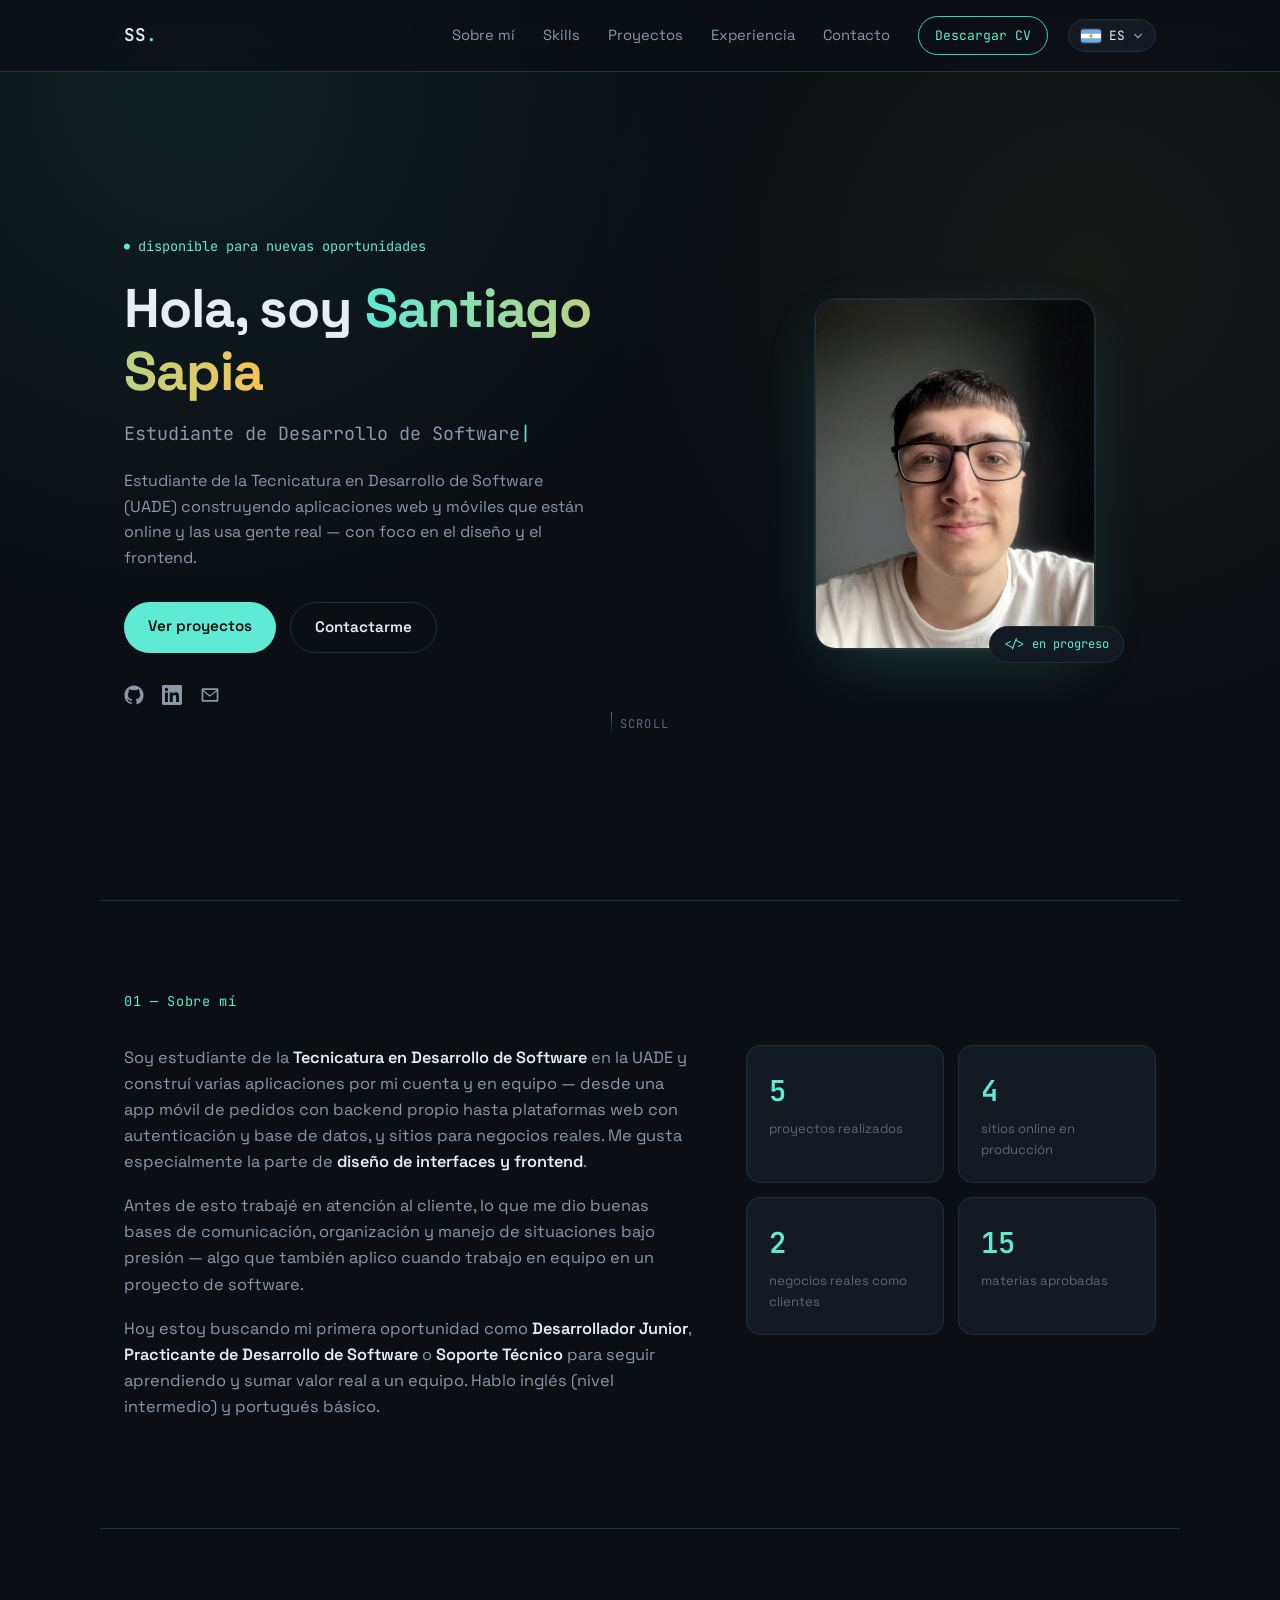
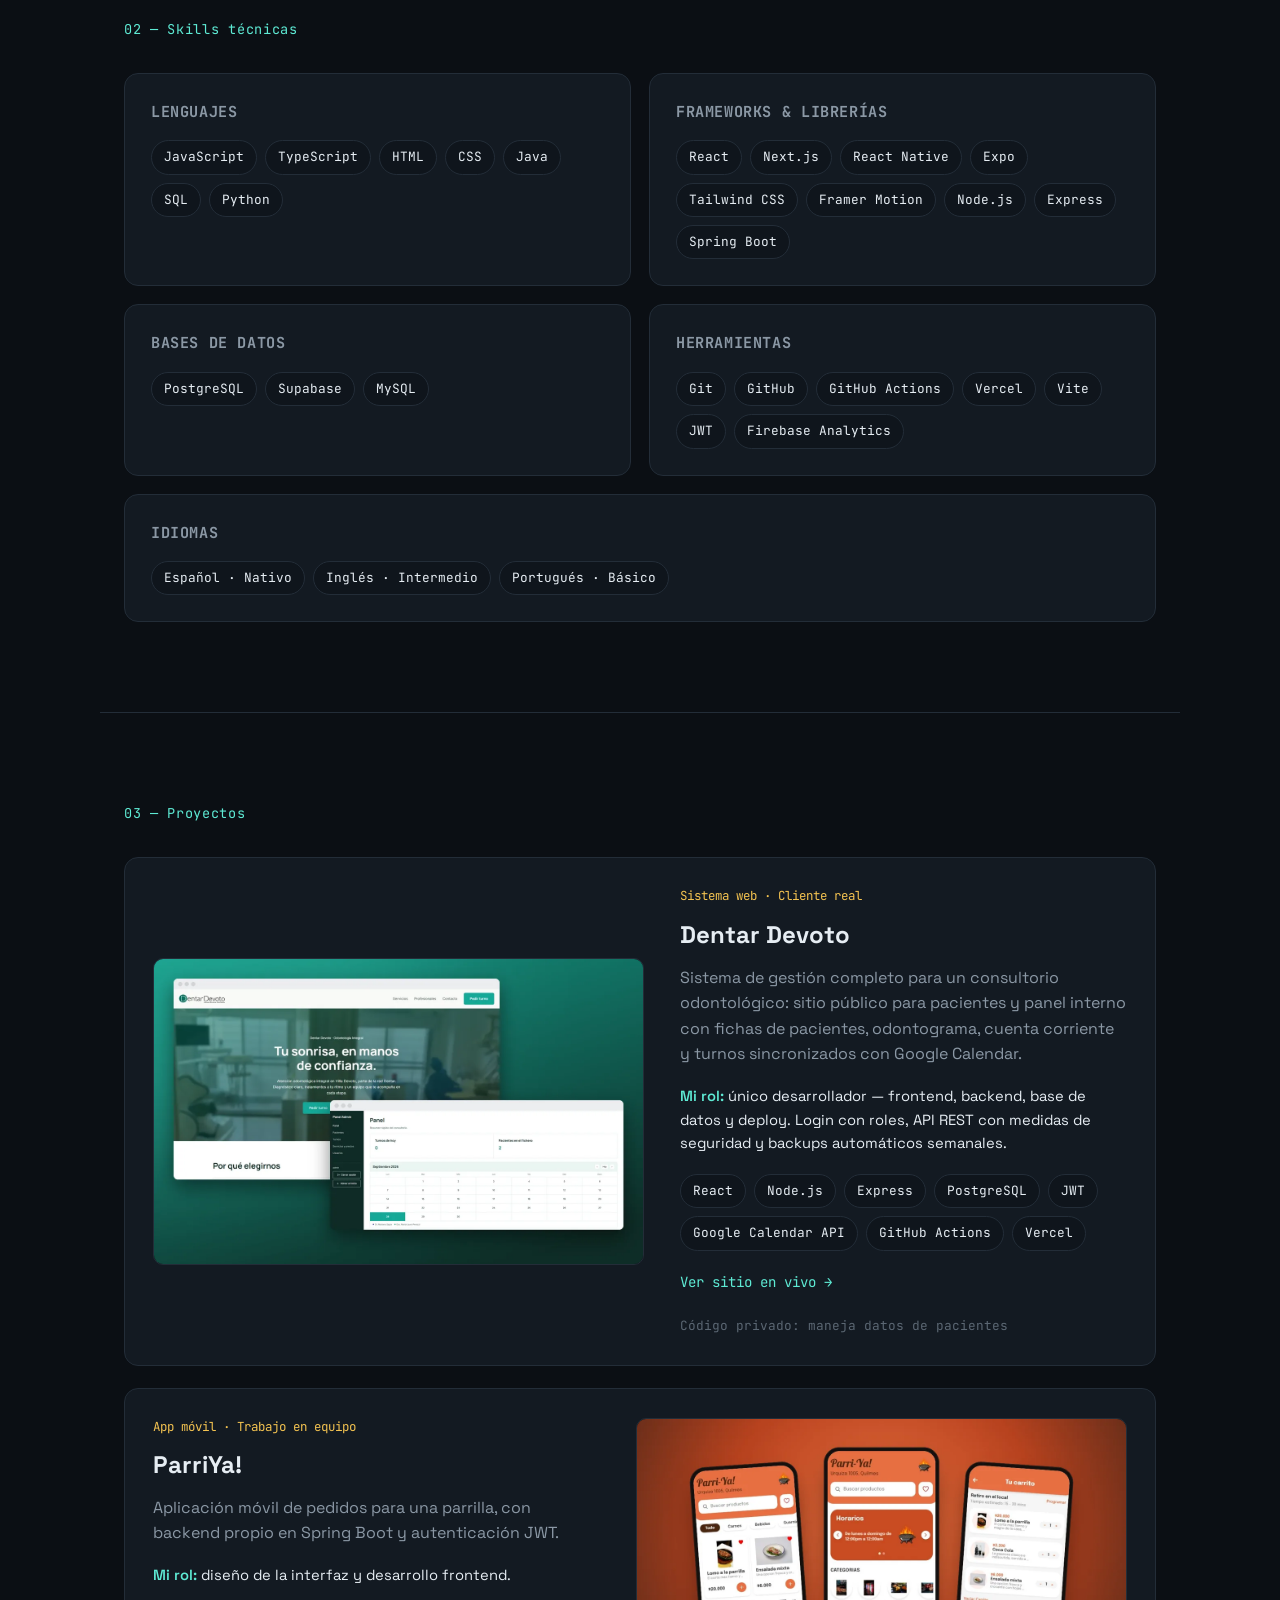
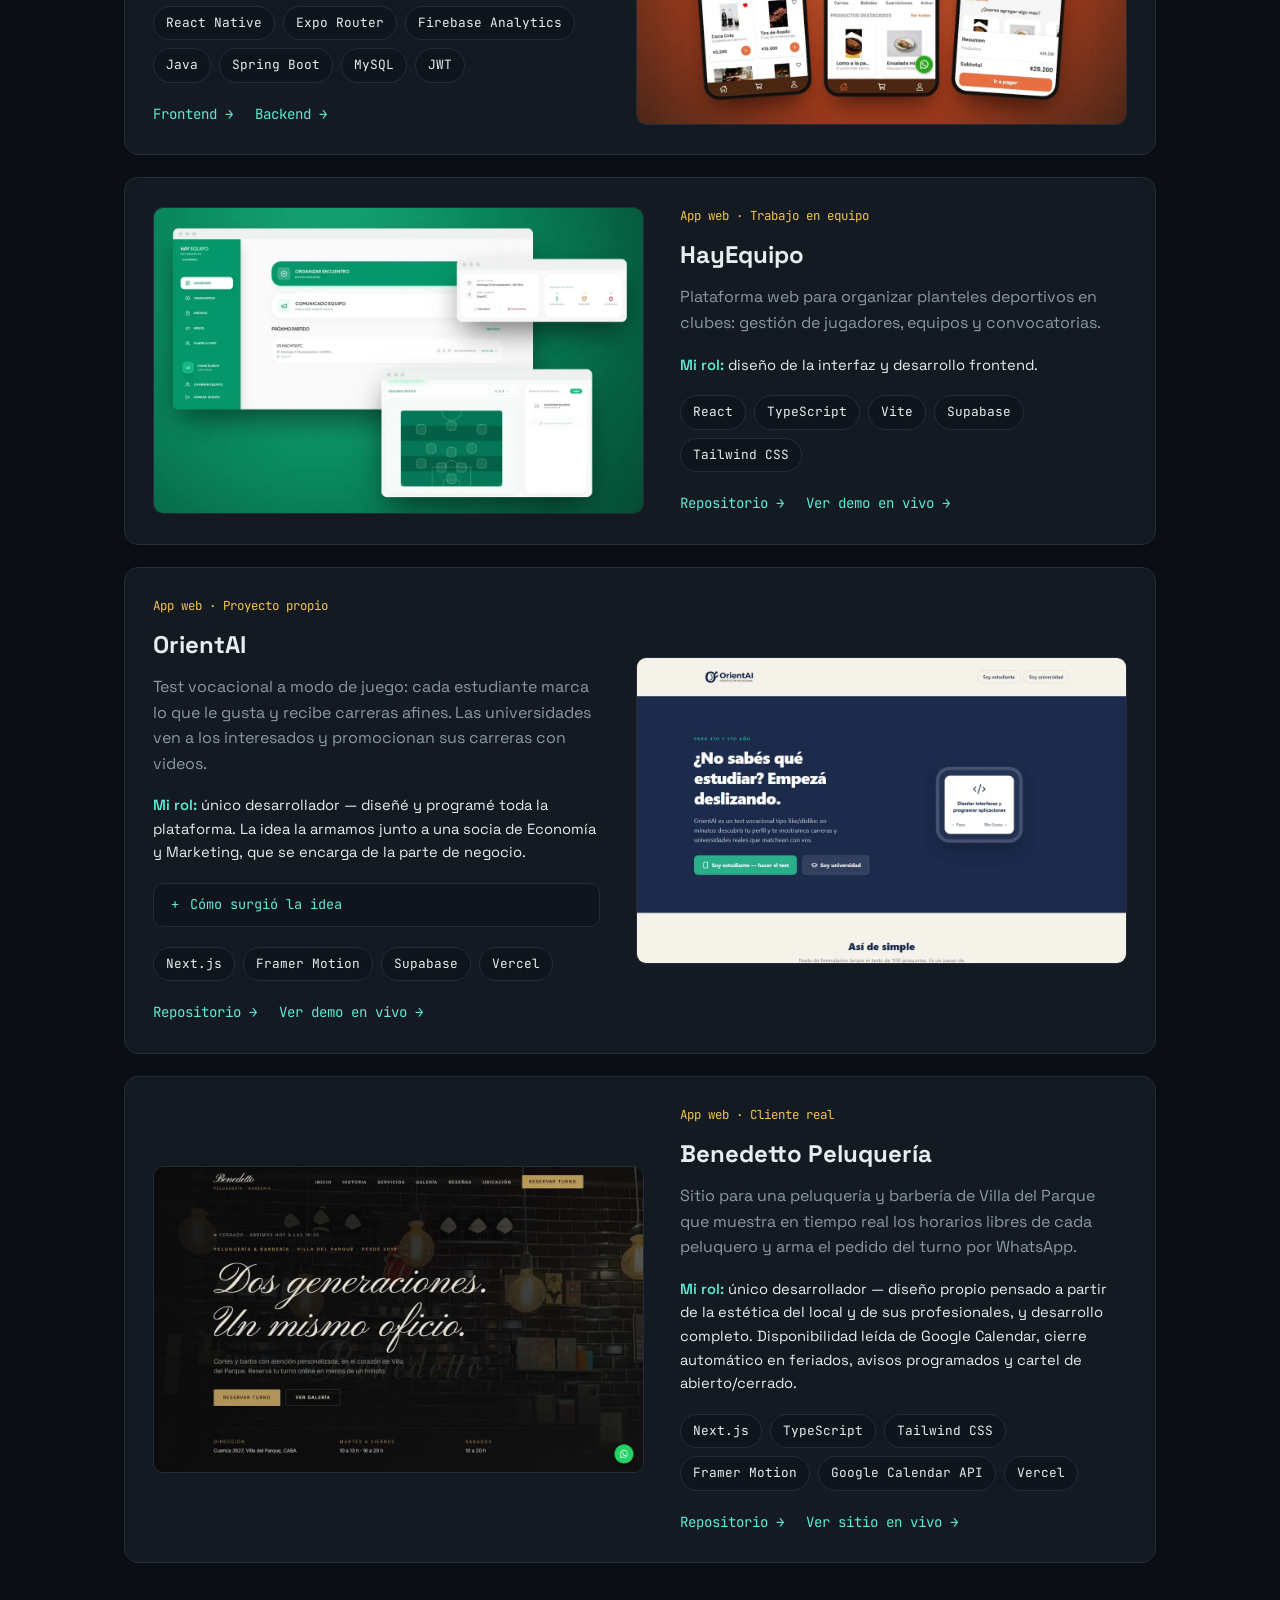
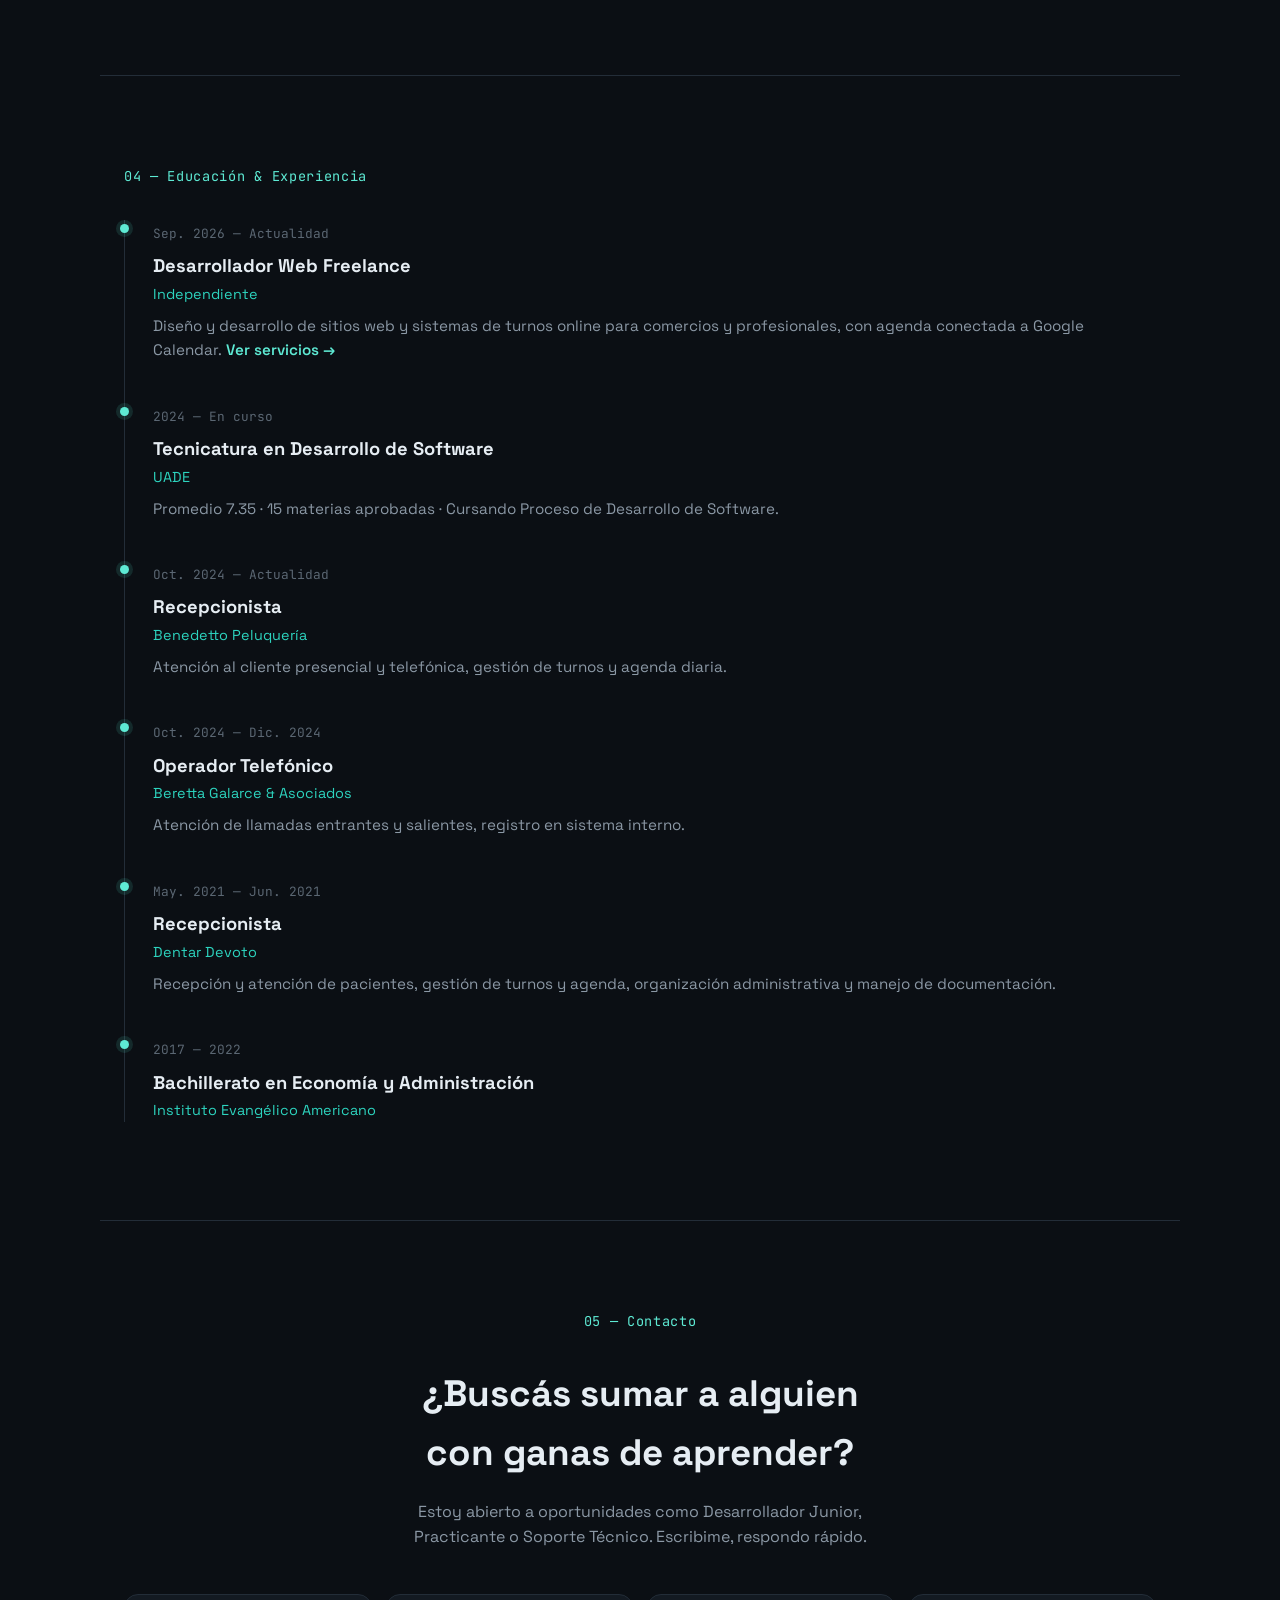
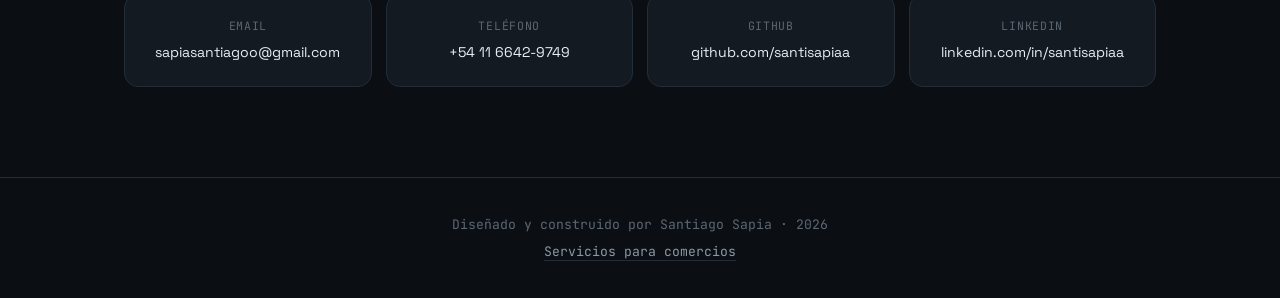
==== commit 0533b8dd: "Dentar: captura con el sitio y el panel de administración" ====
--- a/index.html
+++ b/index.html
@@ -217,7 +217,7 @@
 
     <article class="project-card">
       <a href="https://dentar-devoto-front.vercel.app/" target="_blank" rel="noopener" class="project-media" tabindex="-1" aria-hidden="true">
-        <img src="assets/projects/dentar.webp" data-i18n-alt="dentar.alt" alt="Página principal del sitio de Dentar Devoto" width="1200" height="750" loading="lazy" decoding="async">
+        <img src="assets/projects/dentar-v2.webp" data-i18n-alt="dentar.alt" alt="Capturas de Dentar Devoto: sitio para pacientes y panel de administración con calendario de turnos" width="1200" height="750" loading="lazy" decoding="async">
       </a>
       <div class="project-info">
         <span class="project-tag" data-i18n="dentar.tag">Sistema web · Cliente real</span>
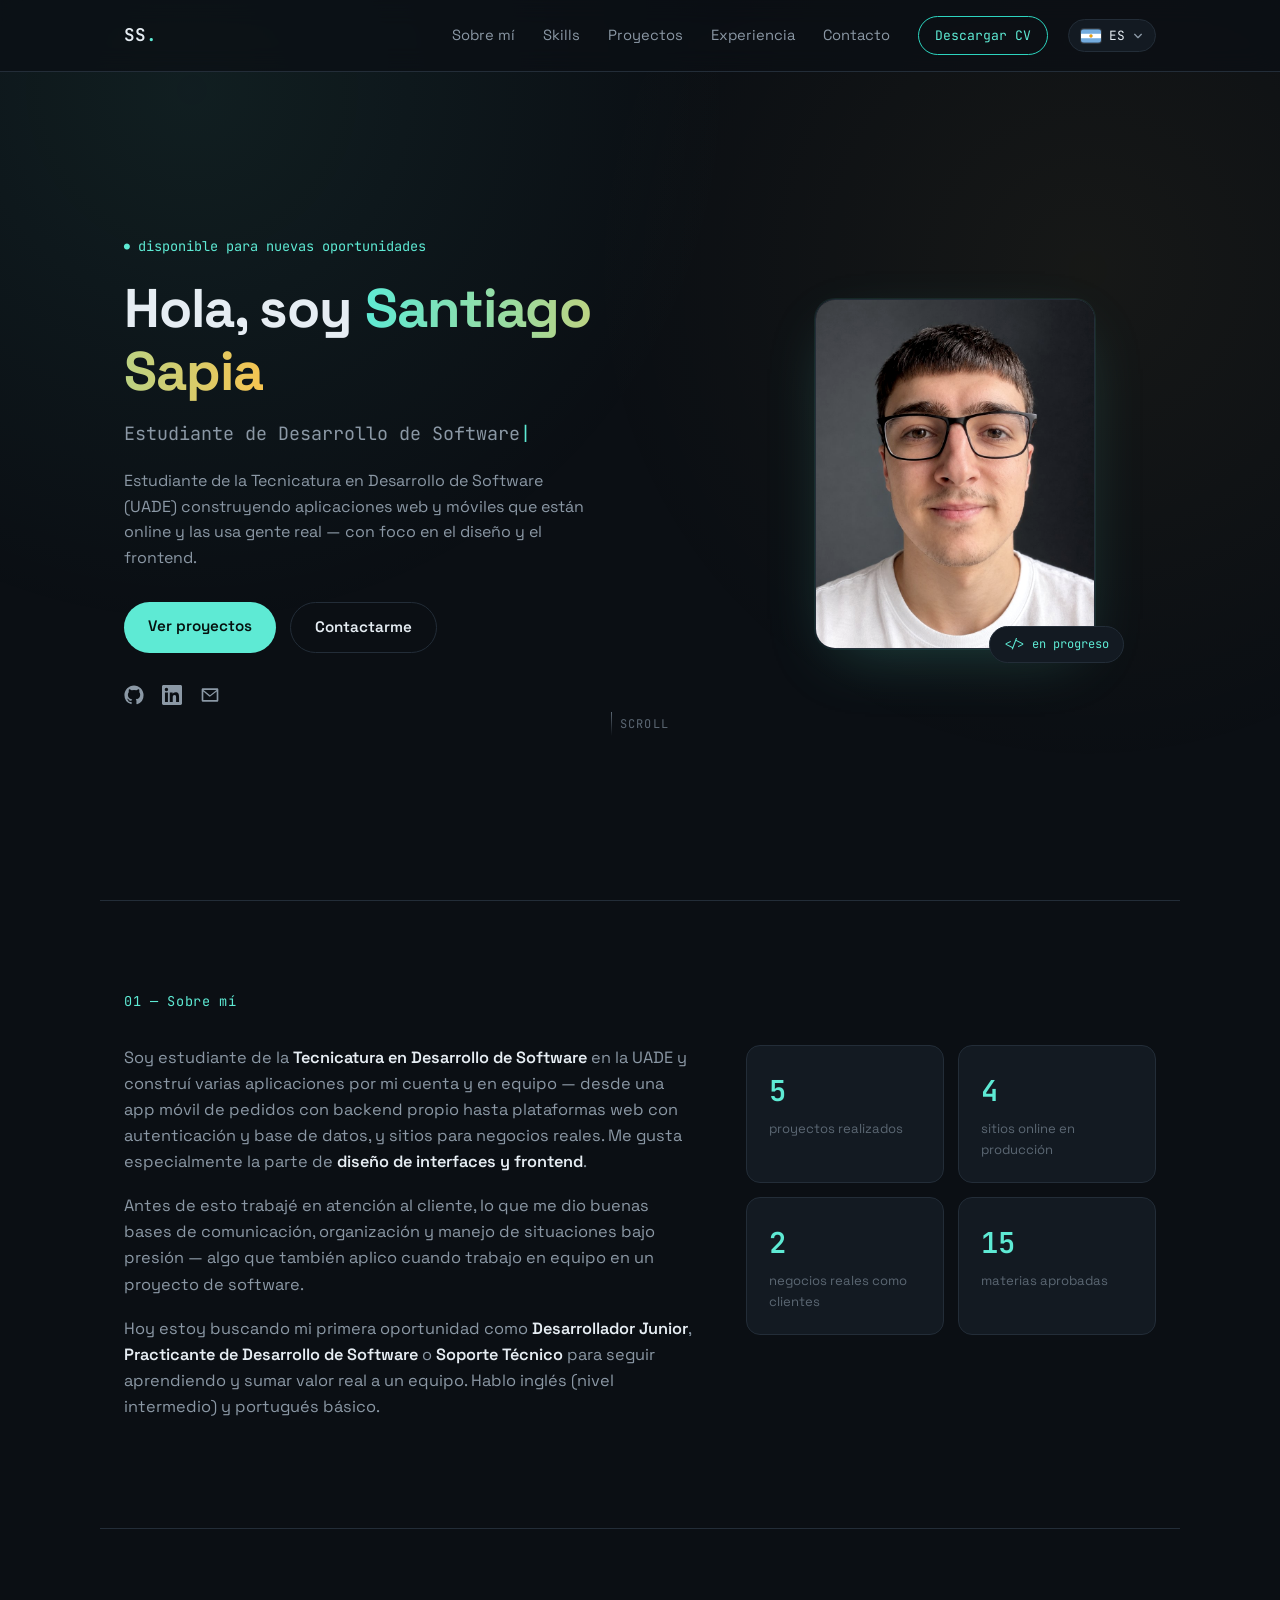
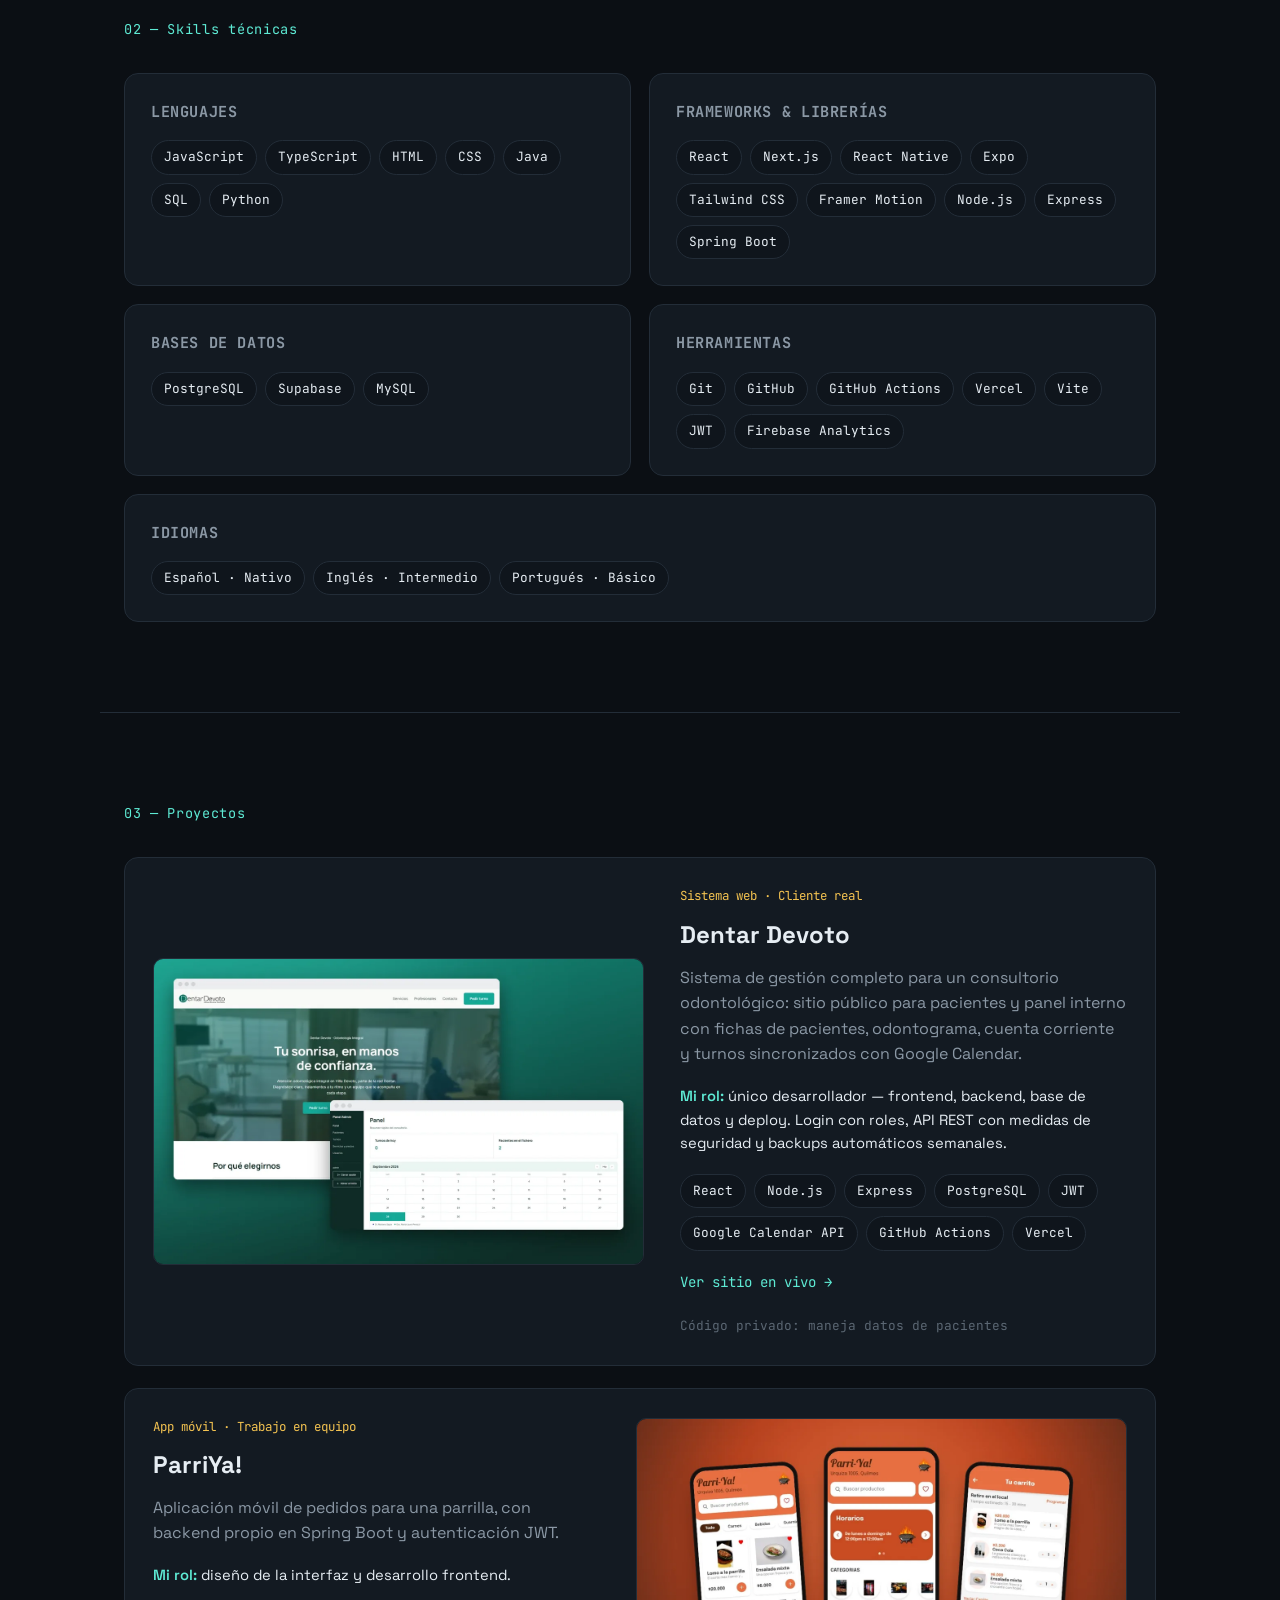
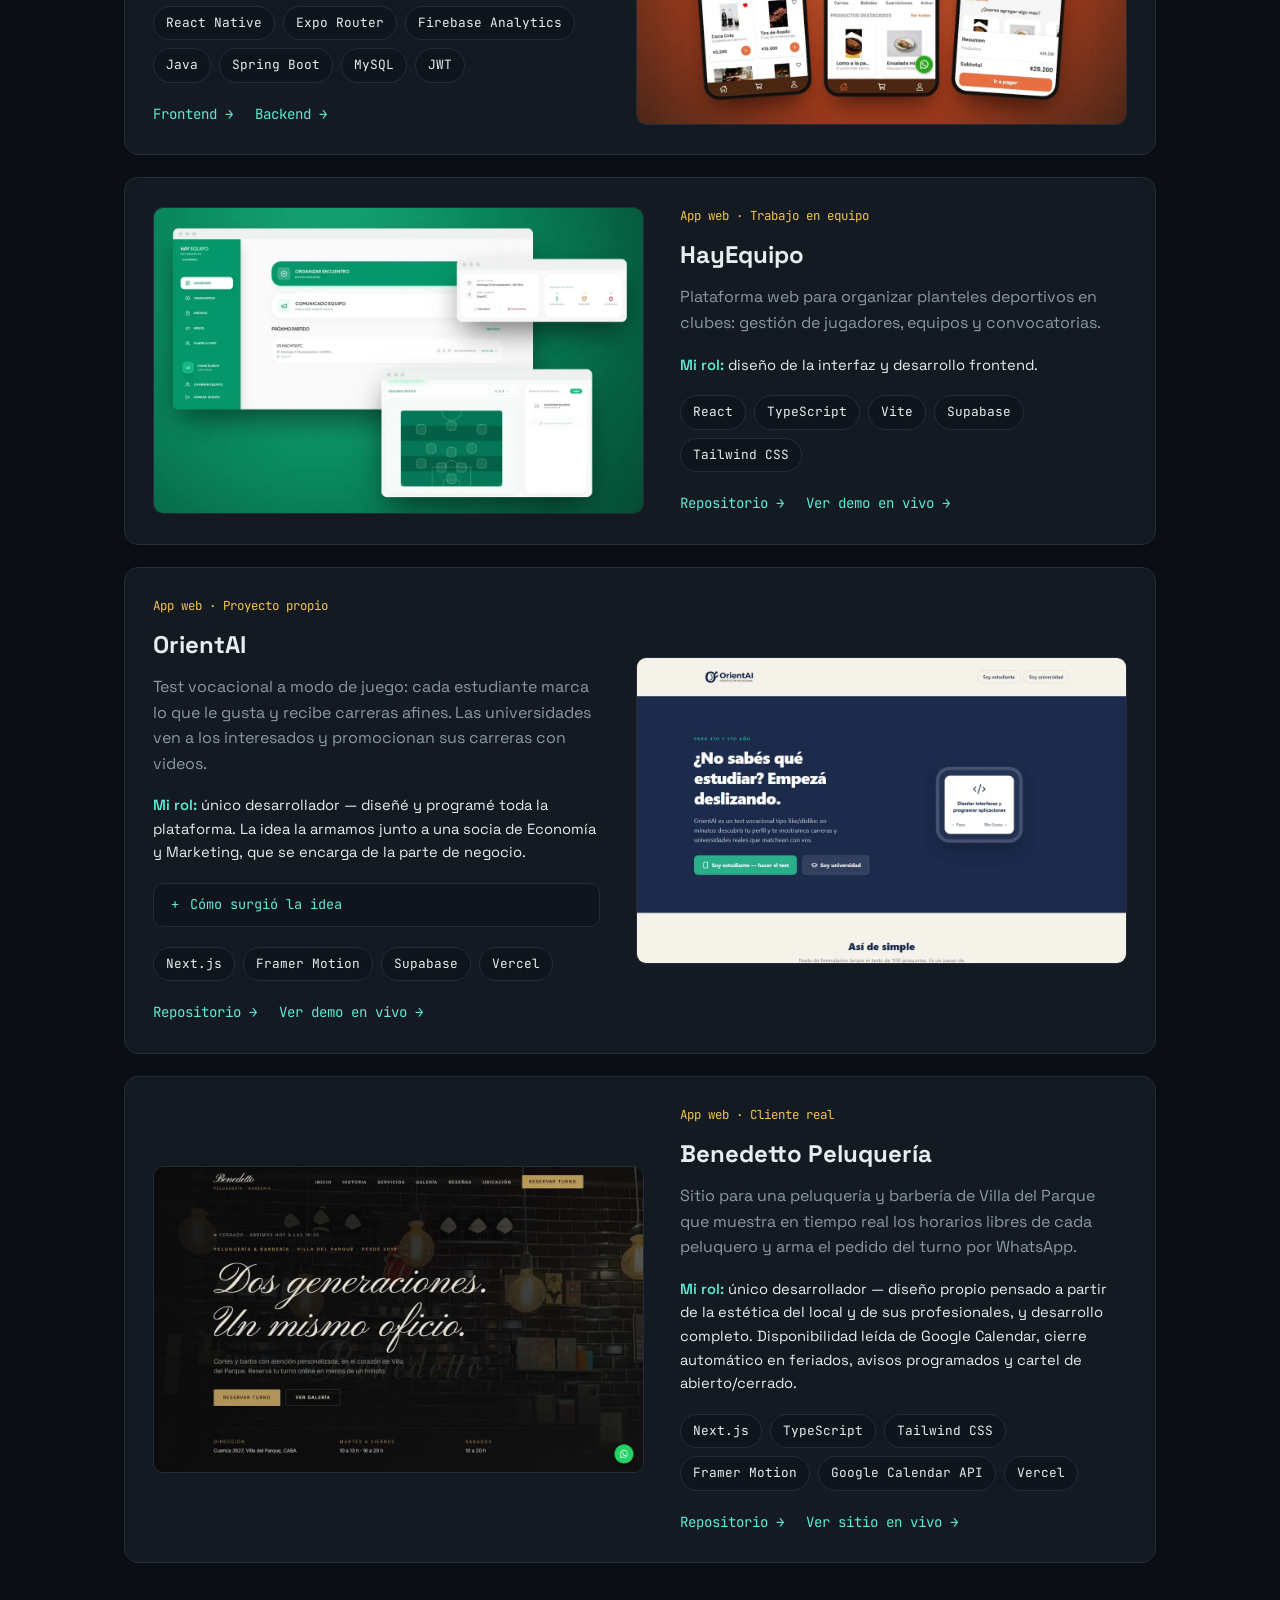
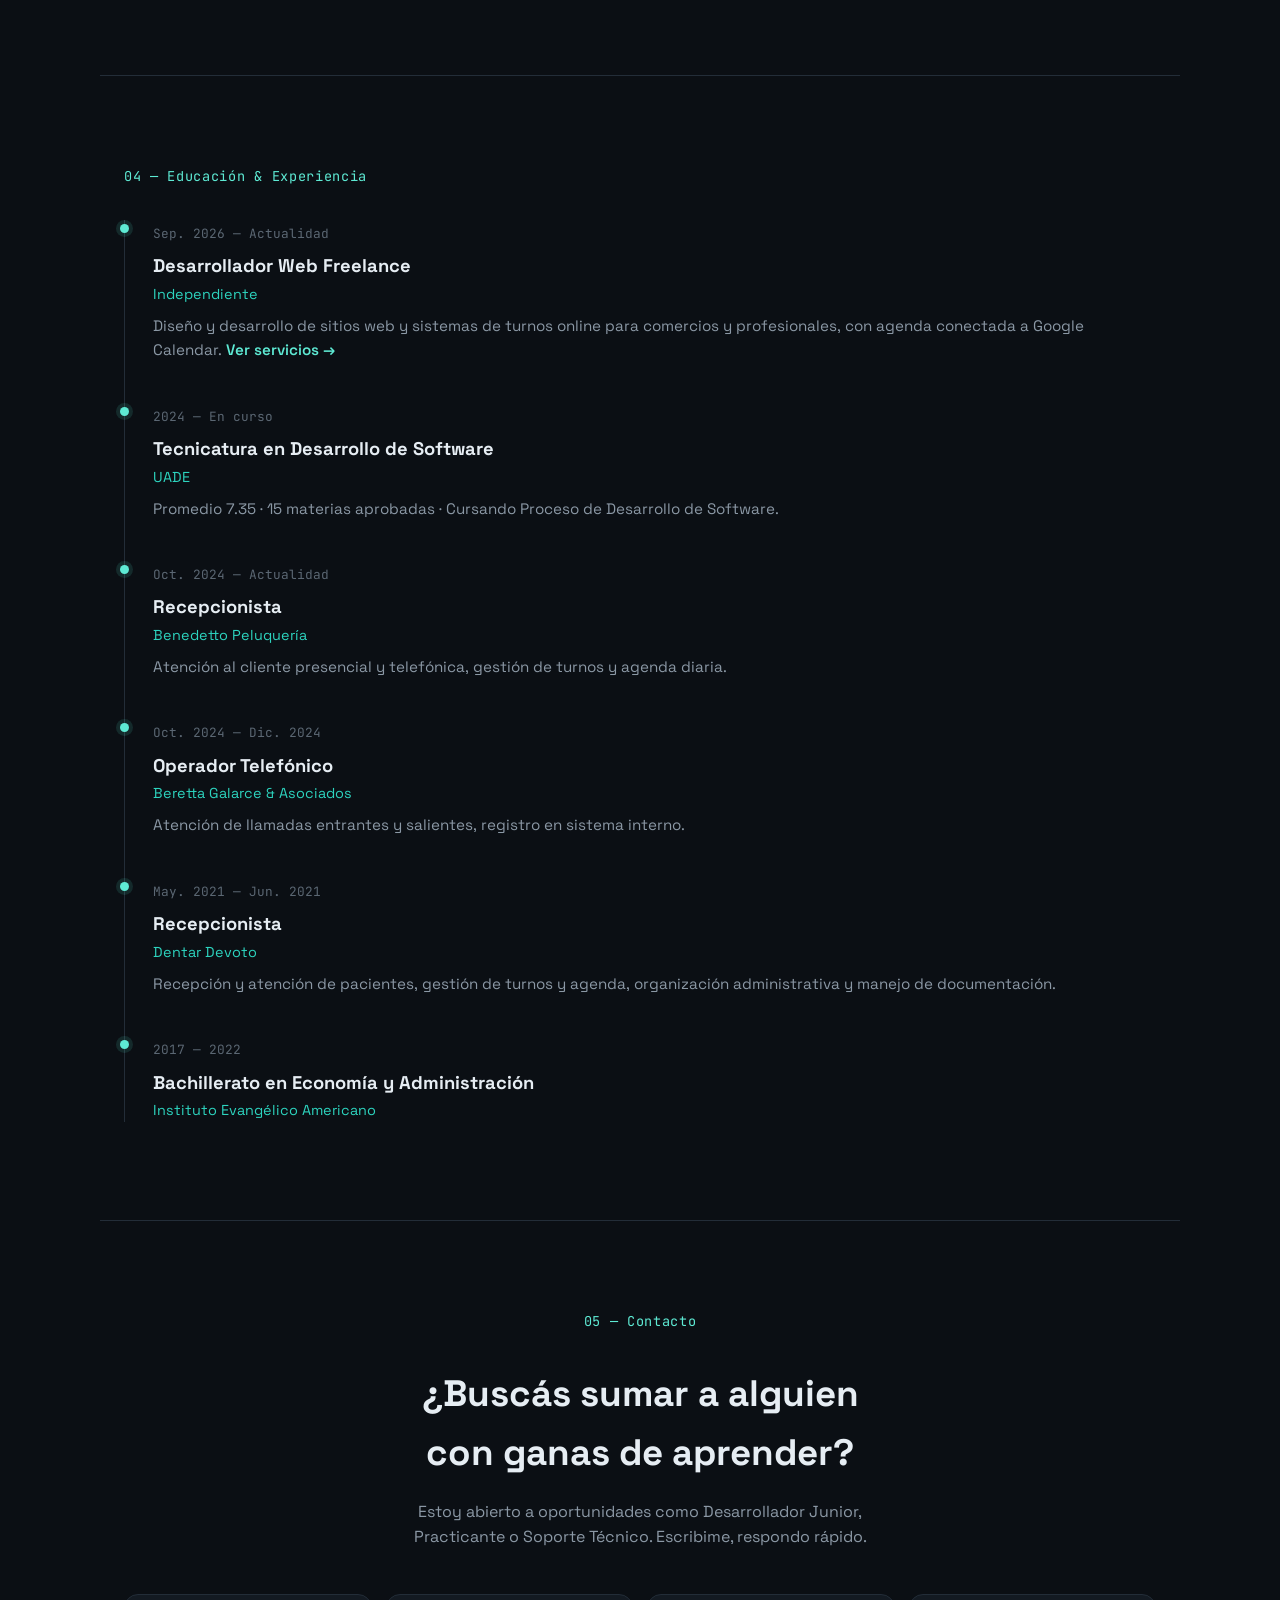
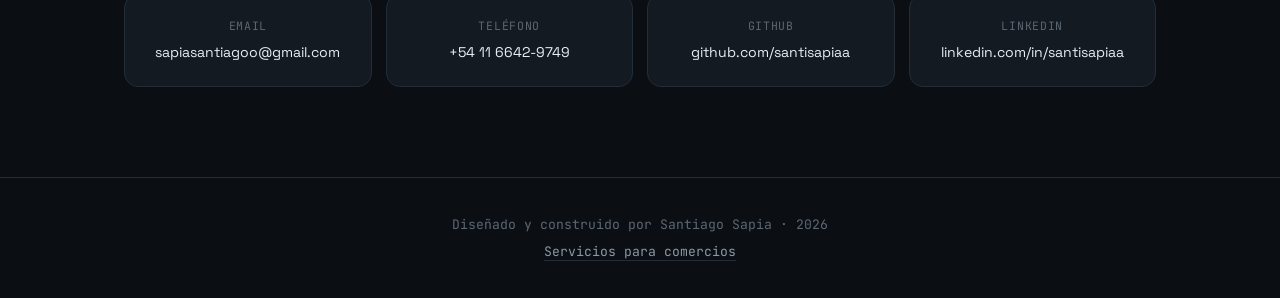
==== commit 3547a6dd: "Foto de perfil nueva en el portfolio, /servicios y las vistas previas al compartir" ====
--- a/index.html
+++ b/index.html
@@ -21,15 +21,15 @@
 <meta property="og:title" content="Santiago Sapia — Software Developer">
 <meta property="og:site_name" content="Santiago Sapia">
 <meta property="og:description" content="Estudiante de Desarrollo de Software en UADE, con foco en diseño de interfaces y frontend. Mirá mis proyectos y descargá mi CV.">
-<meta property="og:image" content="https://www.santiagosapia.dev/assets/og-image-v2.jpg">
-<meta property="og:image:secure_url" content="https://www.santiagosapia.dev/assets/og-image-v2.jpg">
+<meta property="og:image" content="https://www.santiagosapia.dev/assets/og-image-v3.jpg">
+<meta property="og:image:secure_url" content="https://www.santiagosapia.dev/assets/og-image-v3.jpg">
 <meta property="og:image:type" content="image/jpeg">
 <meta property="og:image:alt" content="Santiago Sapia — Software Developer">
 <meta property="og:image:width" content="1200">
 <meta property="og:image:height" content="630">
 <meta name="twitter:card" content="summary_large_image">
 <meta name="twitter:title" content="Santiago Sapia — Software Developer">
-<meta name="twitter:image" content="https://www.santiagosapia.dev/assets/og-image-v2.jpg">
+<meta name="twitter:image" content="https://www.santiagosapia.dev/assets/og-image-v3.jpg">
 <link rel="preconnect" href="https://fonts.googleapis.com">
 <link rel="preconnect" href="https://fonts.gstatic.com" crossorigin>
 <link href="https://fonts.googleapis.com/css2?family=Space+Grotesk:wght@400;500;600;700&family=JetBrains+Mono:wght@400;500;600&display=swap" rel="stylesheet">
@@ -40,7 +40,7 @@
   "@type": "Person",
   "name": "Santiago Sapia",
   "url": "https://www.santiagosapia.dev/",
-  "image": "https://www.santiagosapia.dev/assets/photo.jpg",
+  "image": "https://www.santiagosapia.dev/assets/photo-v2.jpg",
   "jobTitle": "Software Developer",
   "description": "Estudiante de la Tecnicatura en Desarrollo de Software (UADE), con foco en diseño de interfaces y frontend.",
   "email": "mailto:sapiasantiagoo@gmail.com",
@@ -124,7 +124,7 @@
     </div>
     <div class="hero-photo">
       <div class="photo-frame">
-        <img src="assets/photo.jpg" alt="Santiago Sapia" width="800" height="1000">
+        <img src="assets/photo-v2.jpg" alt="Santiago Sapia" width="800" height="1000">
       </div>
       <div class="photo-tag">&lt;/&gt; <span data-i18n="hero.tag">en progreso</span></div>
     </div>
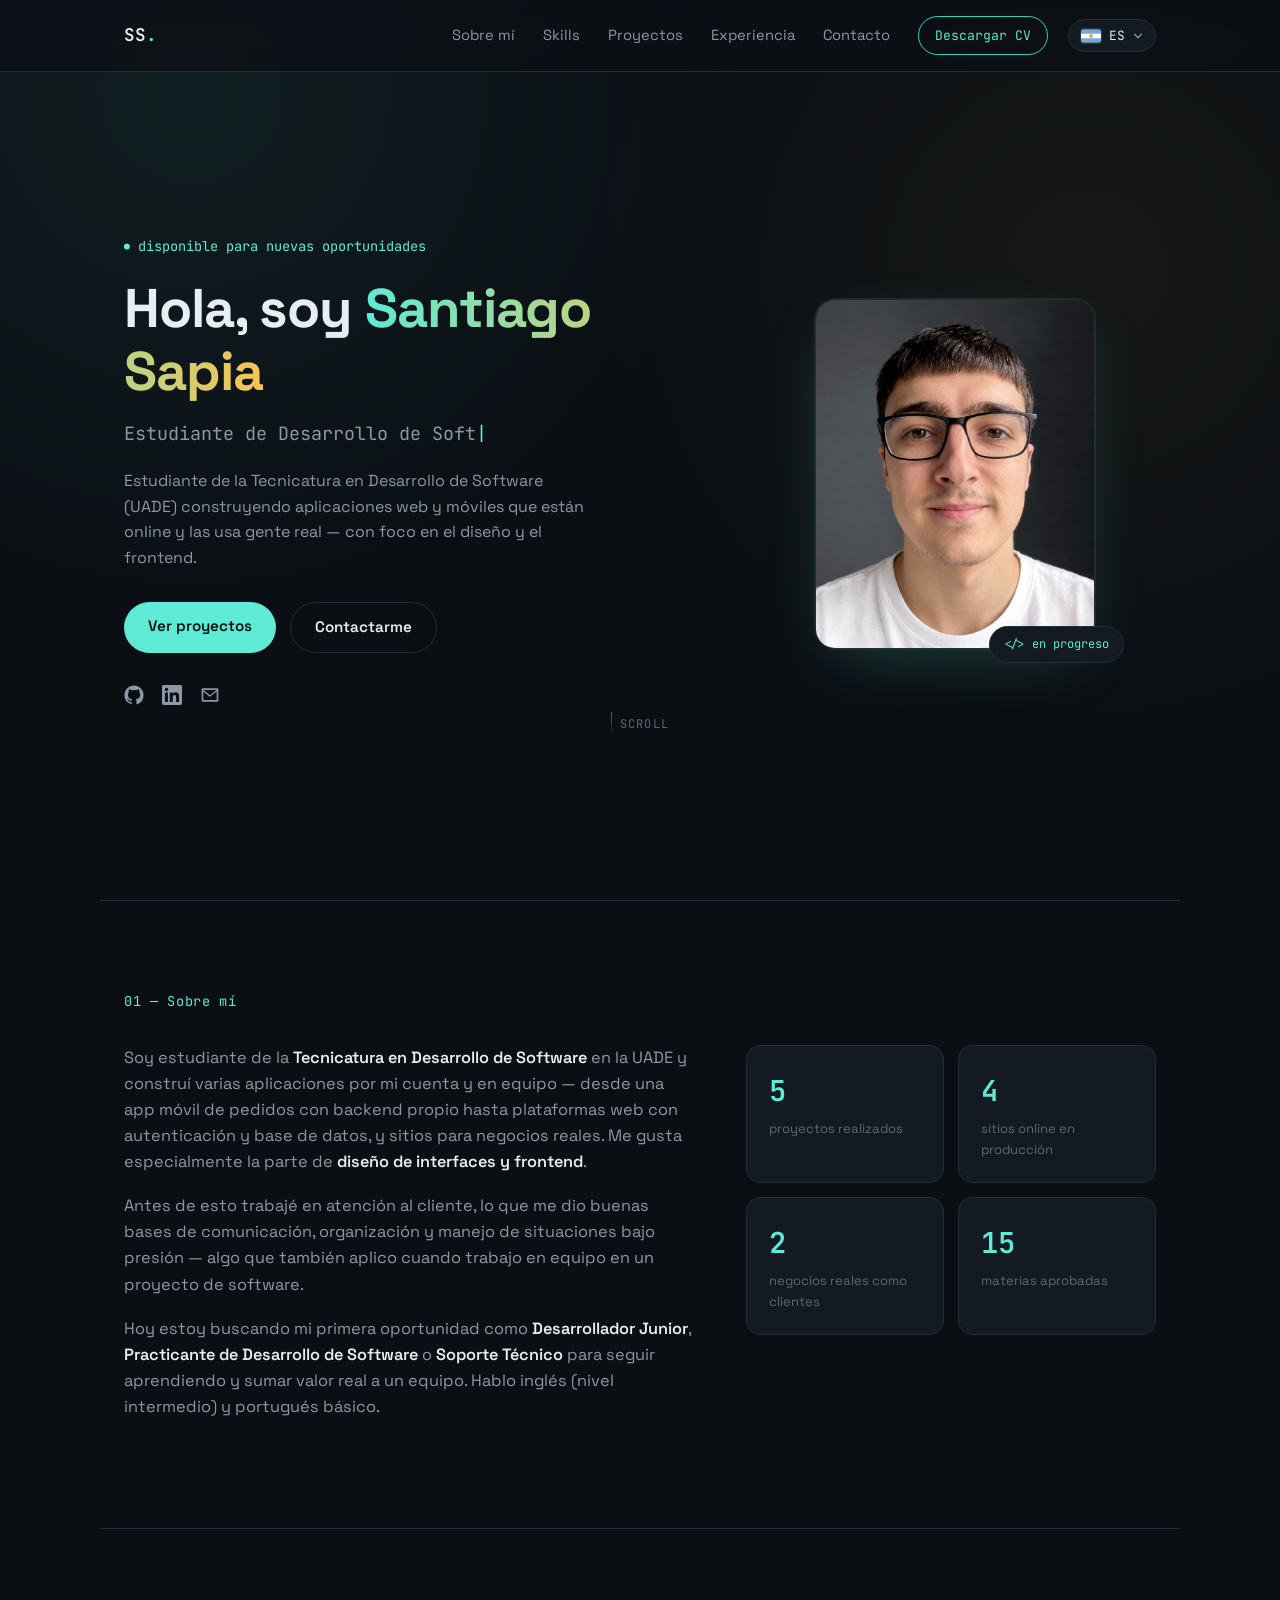
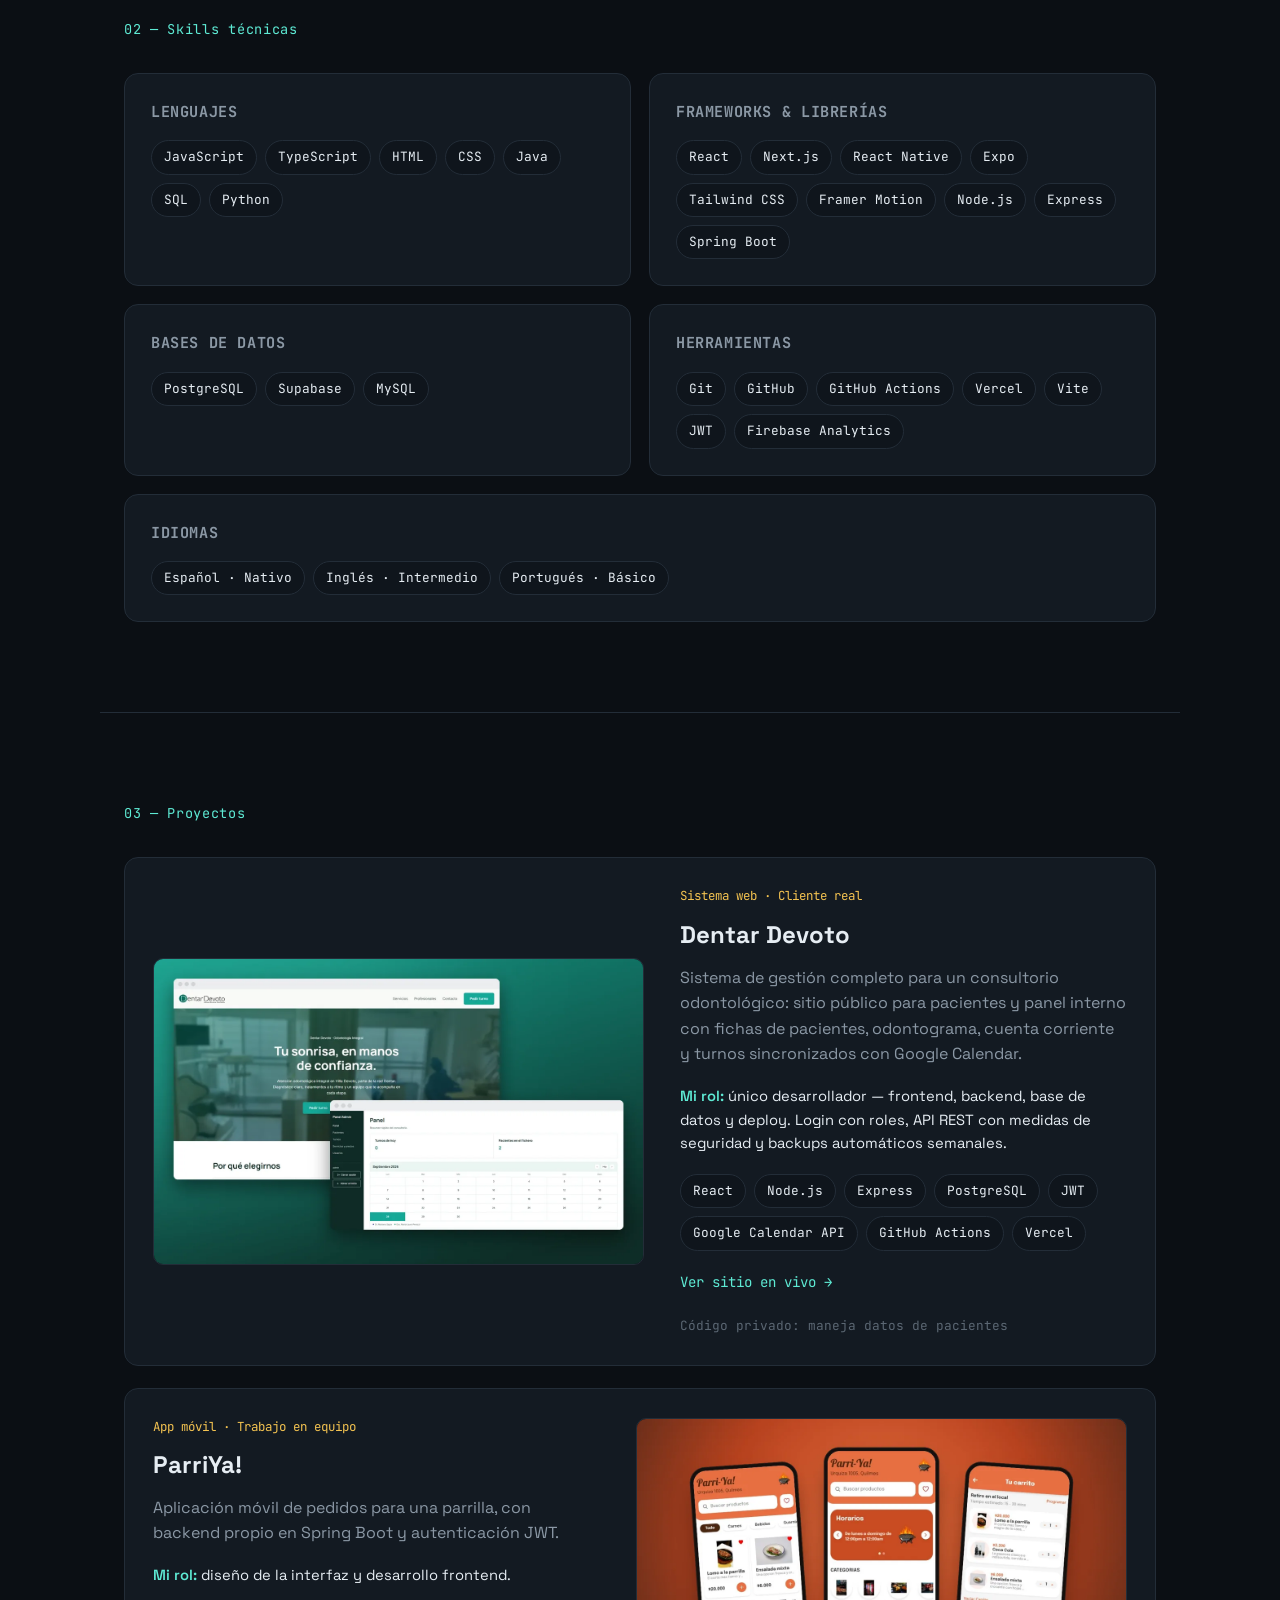
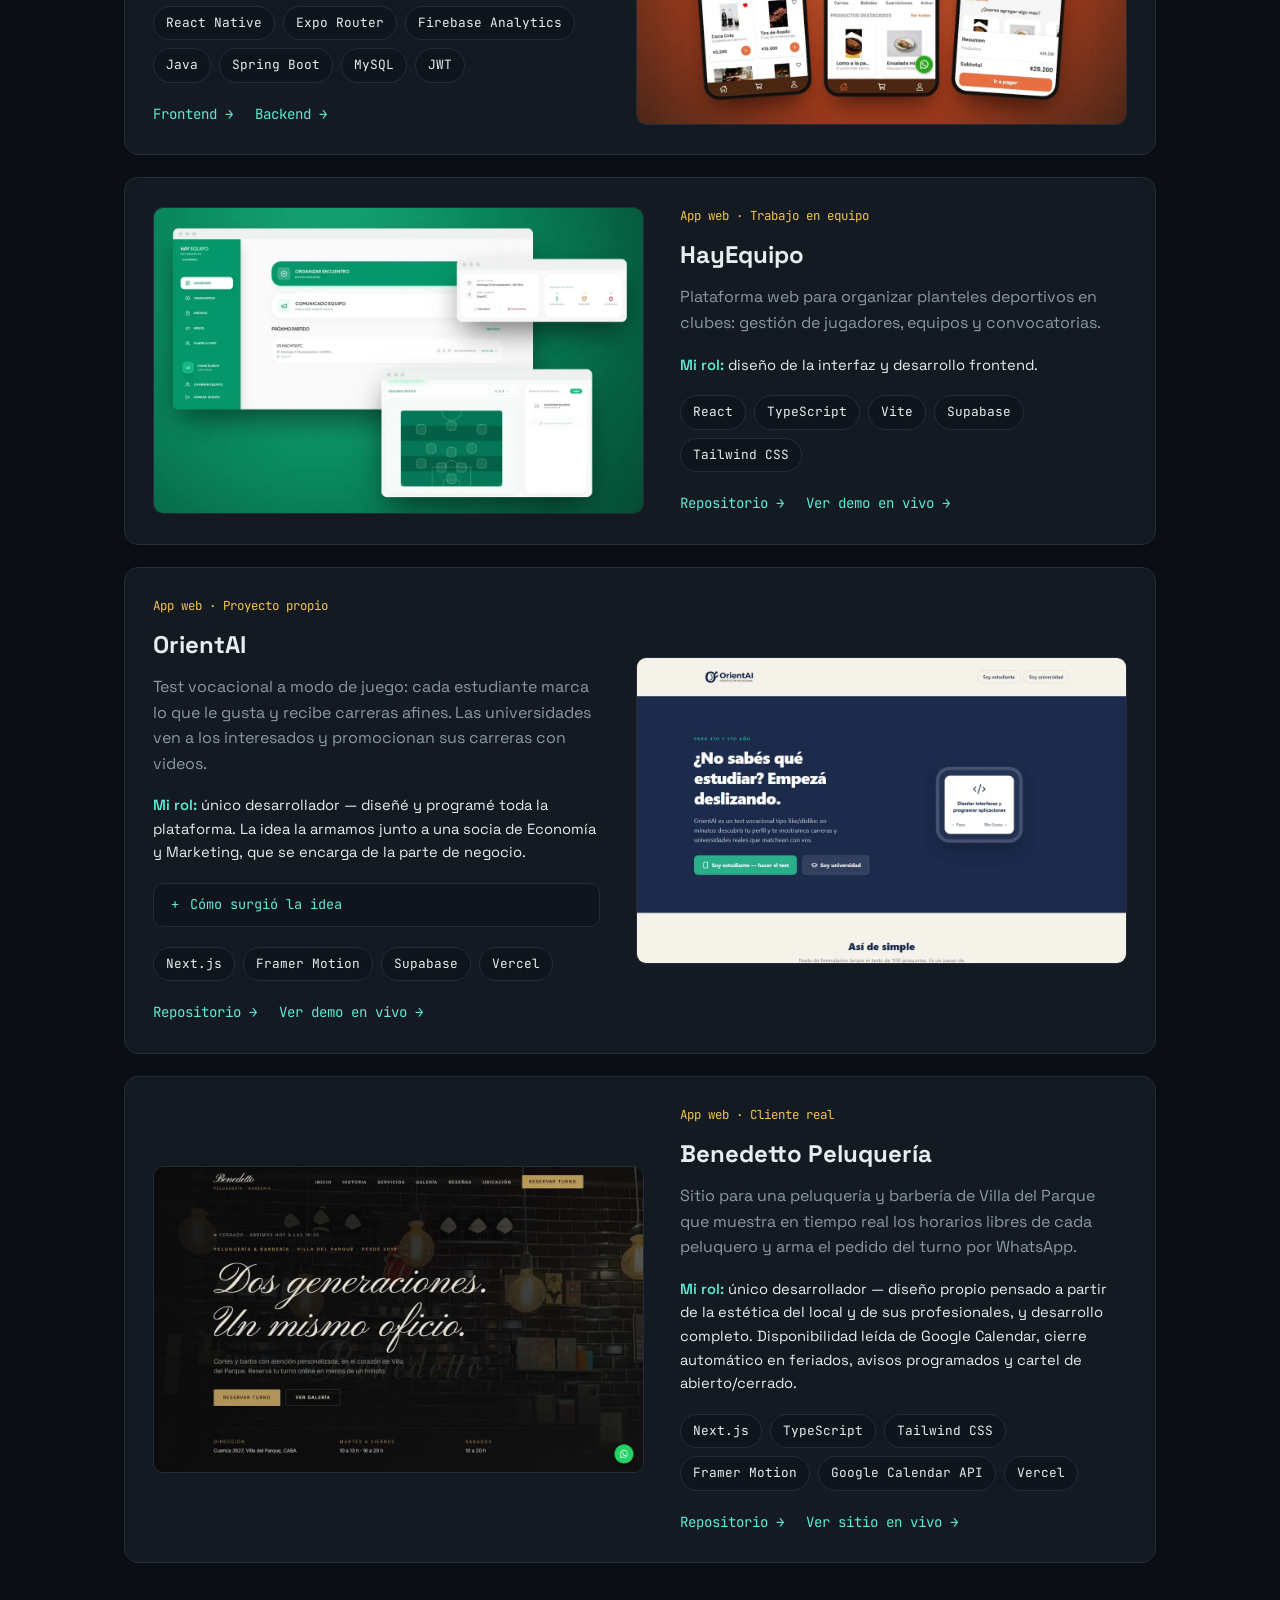
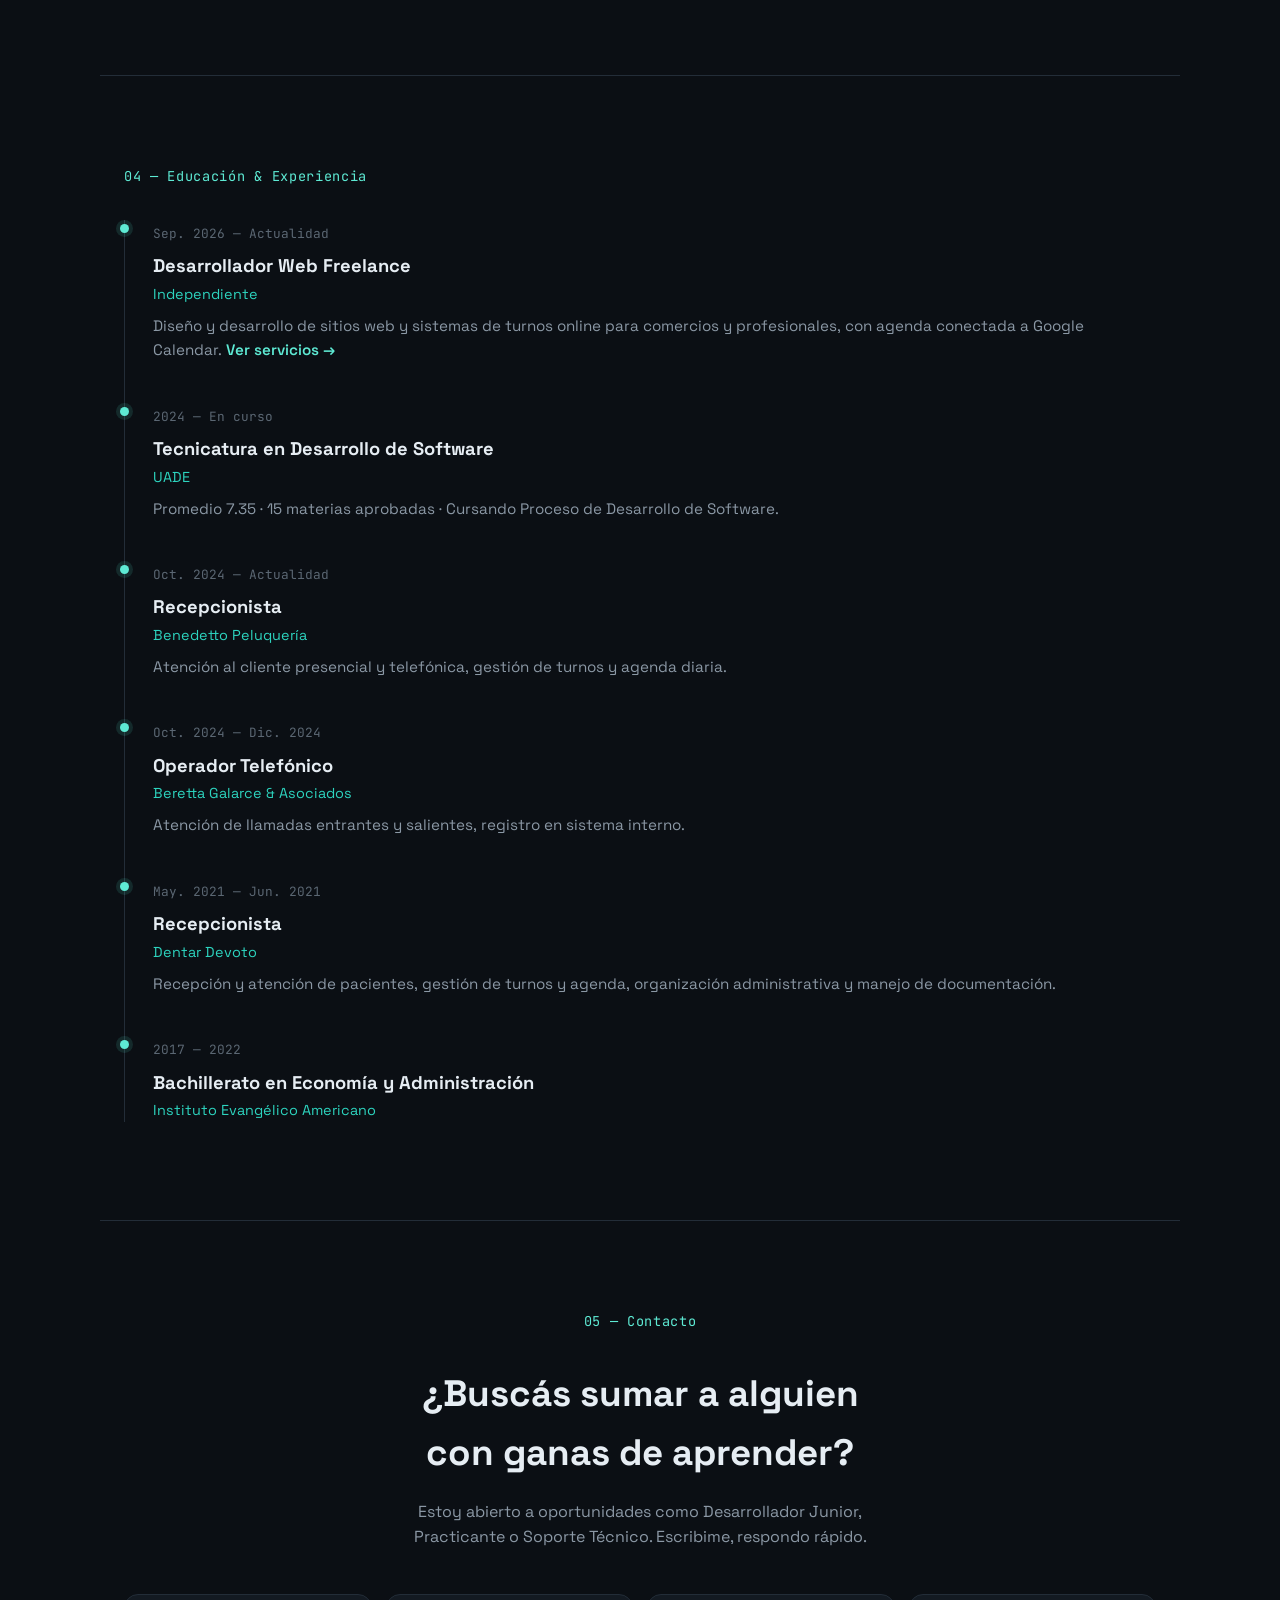
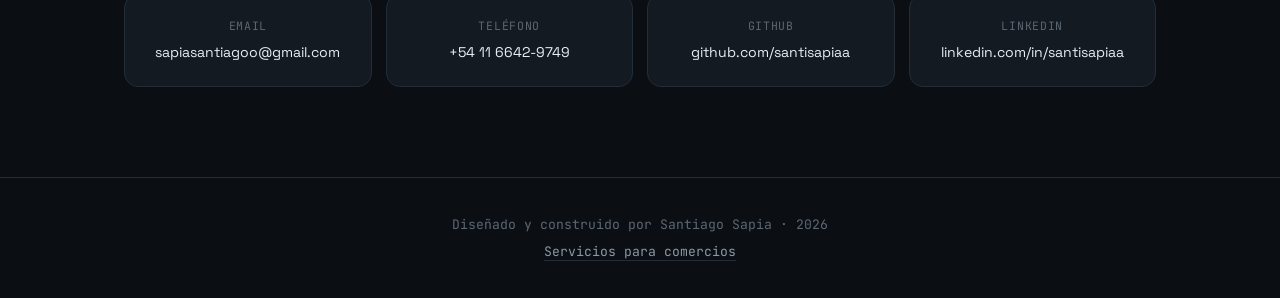
==== commit 0e1a1a26: "refactor(portfolio): i18n declarativo, typing sin ramas duplicadas y constantes con nombre - I18N_TA" ====
--- a/index.html
+++ b/index.html
@@ -395,6 +395,6 @@
 </footer>
 
 <script src="i18n.js?v=2"></script>
-<script src="script.js?v=2"></script>
+<script src="script.js?v=3"></script>
 </body>
 </html>
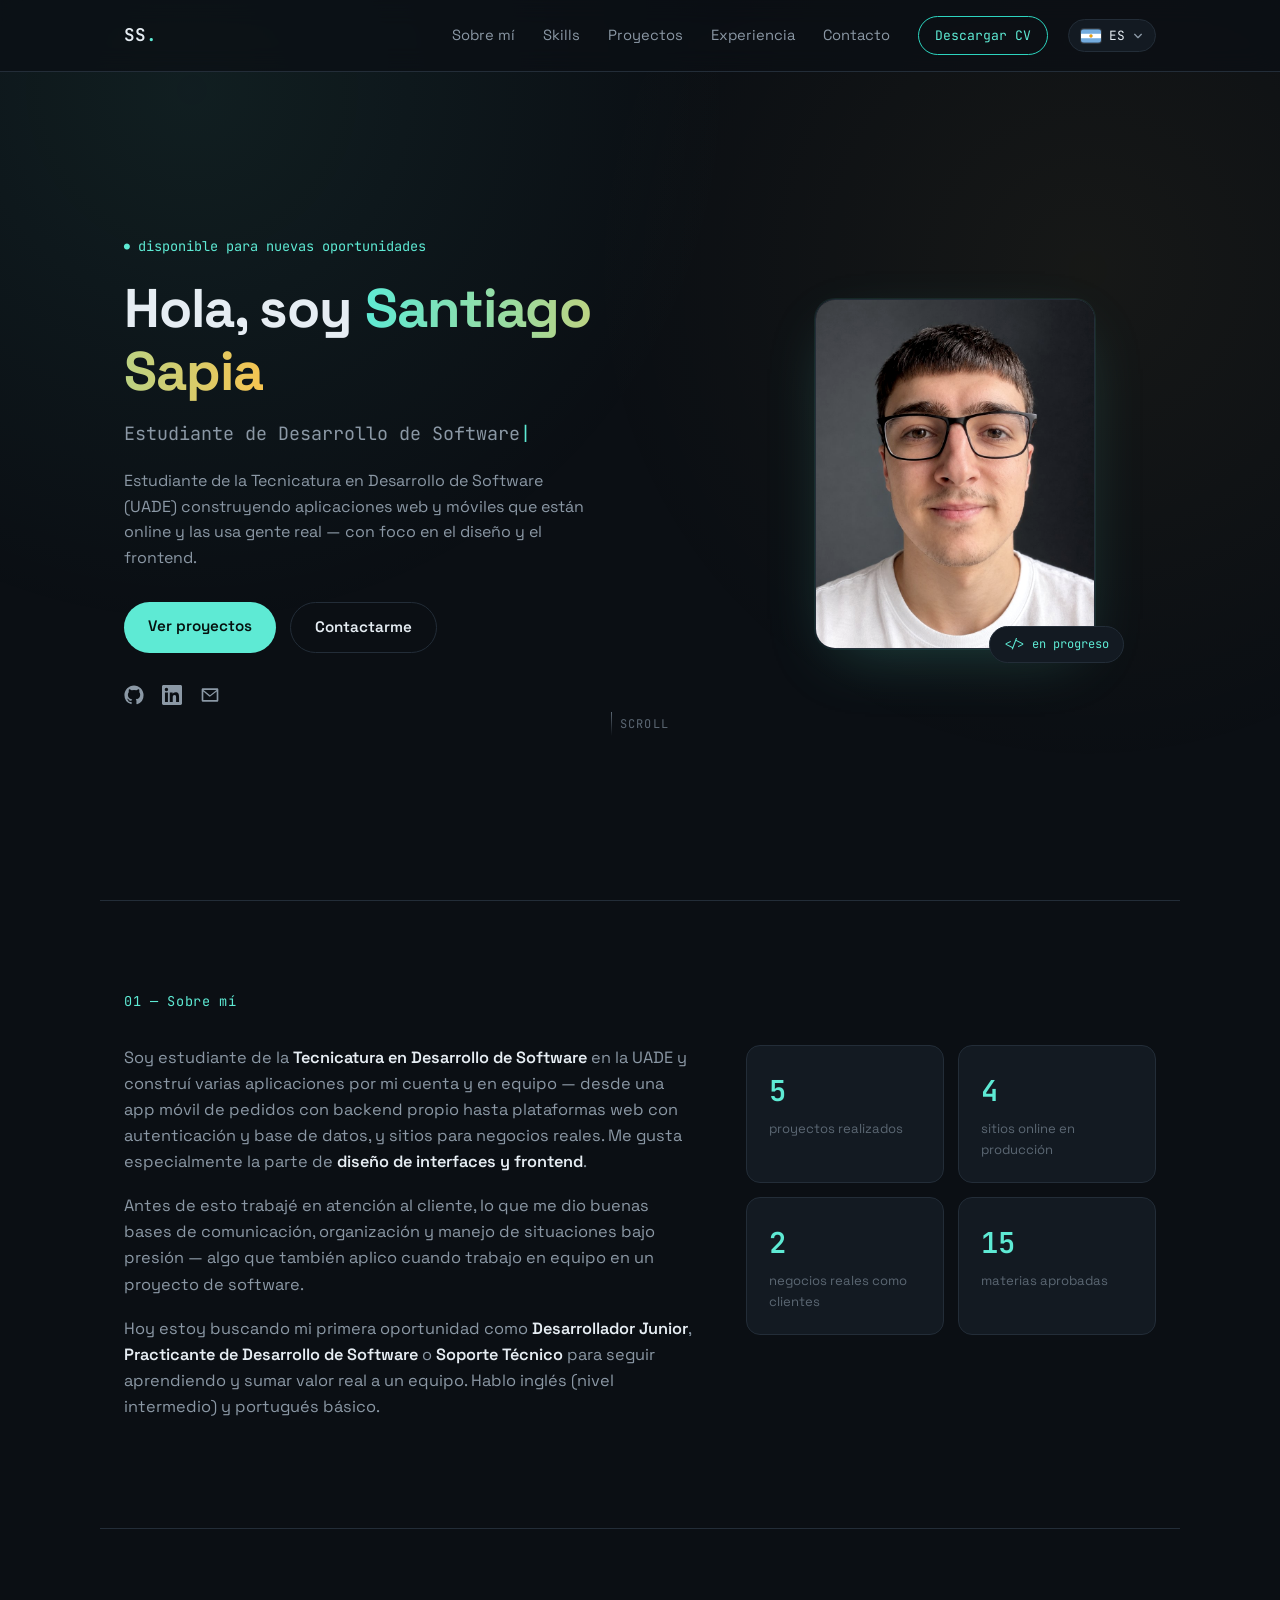
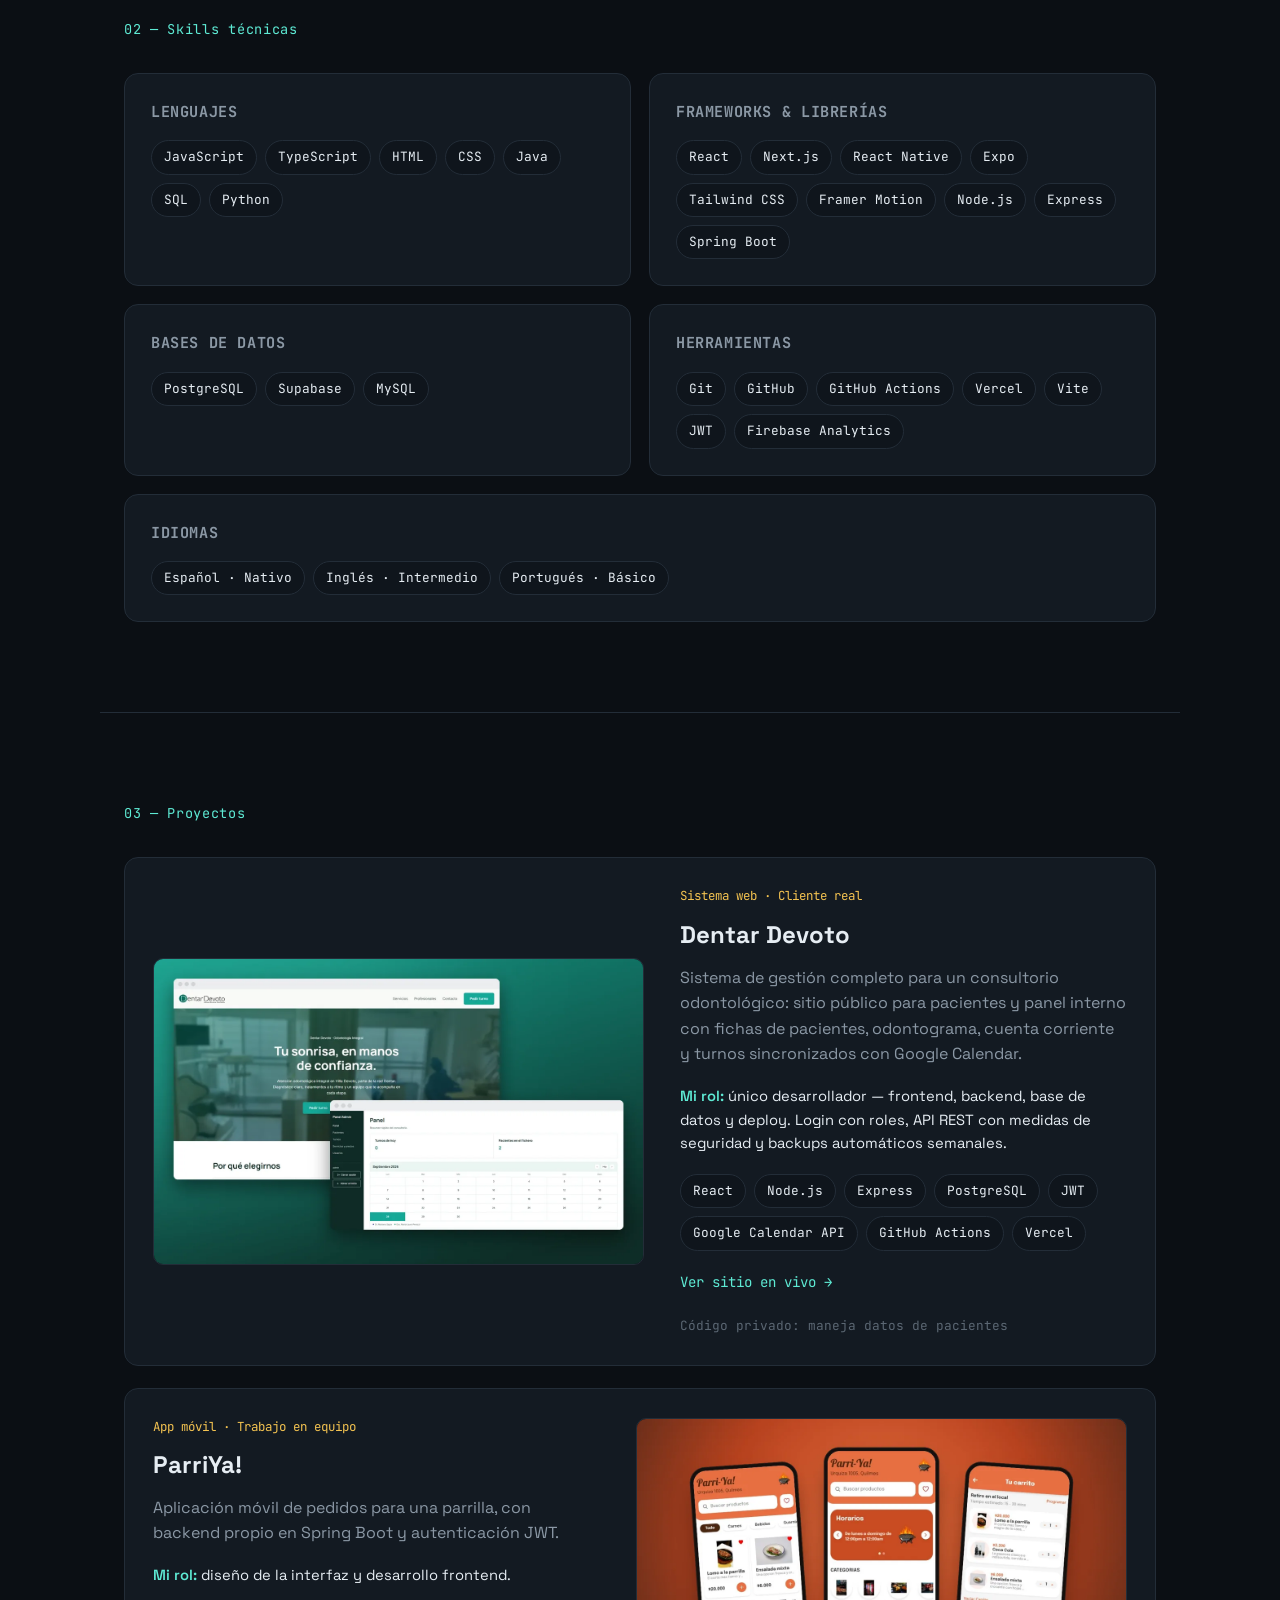
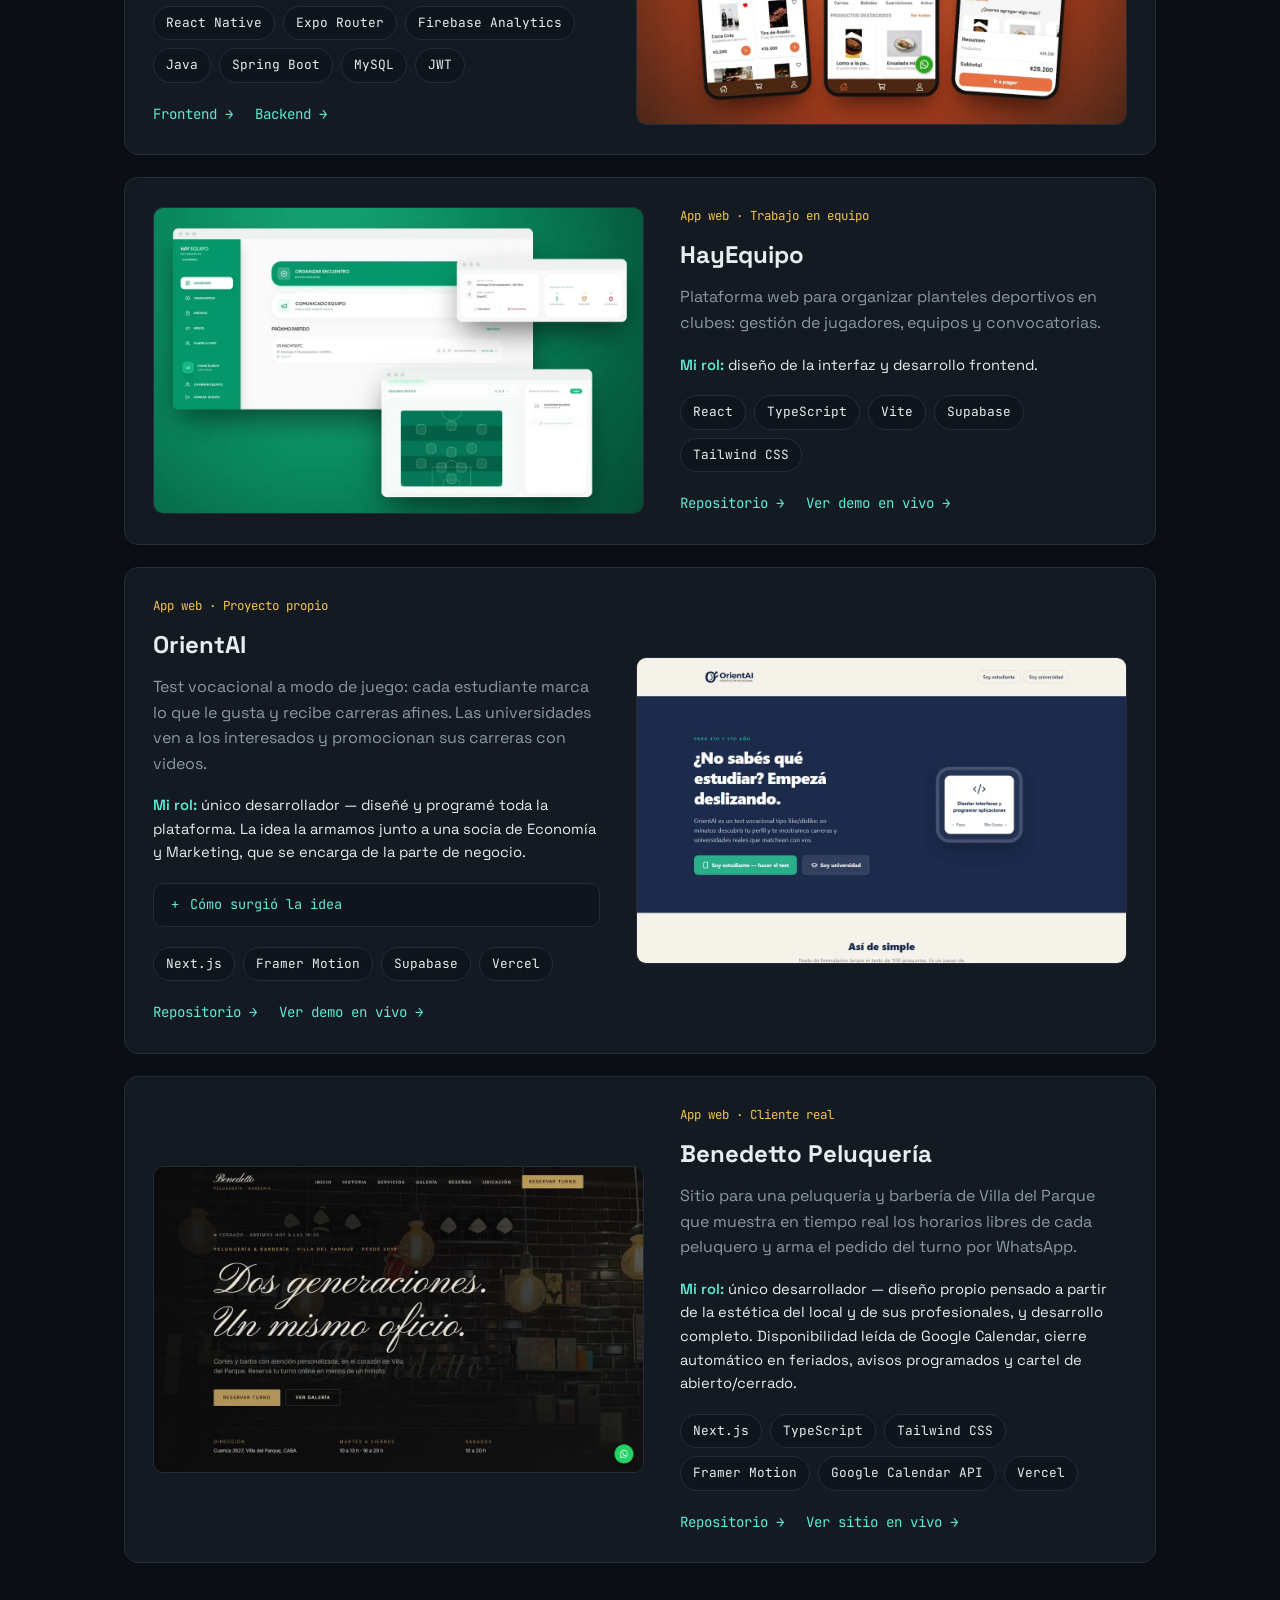
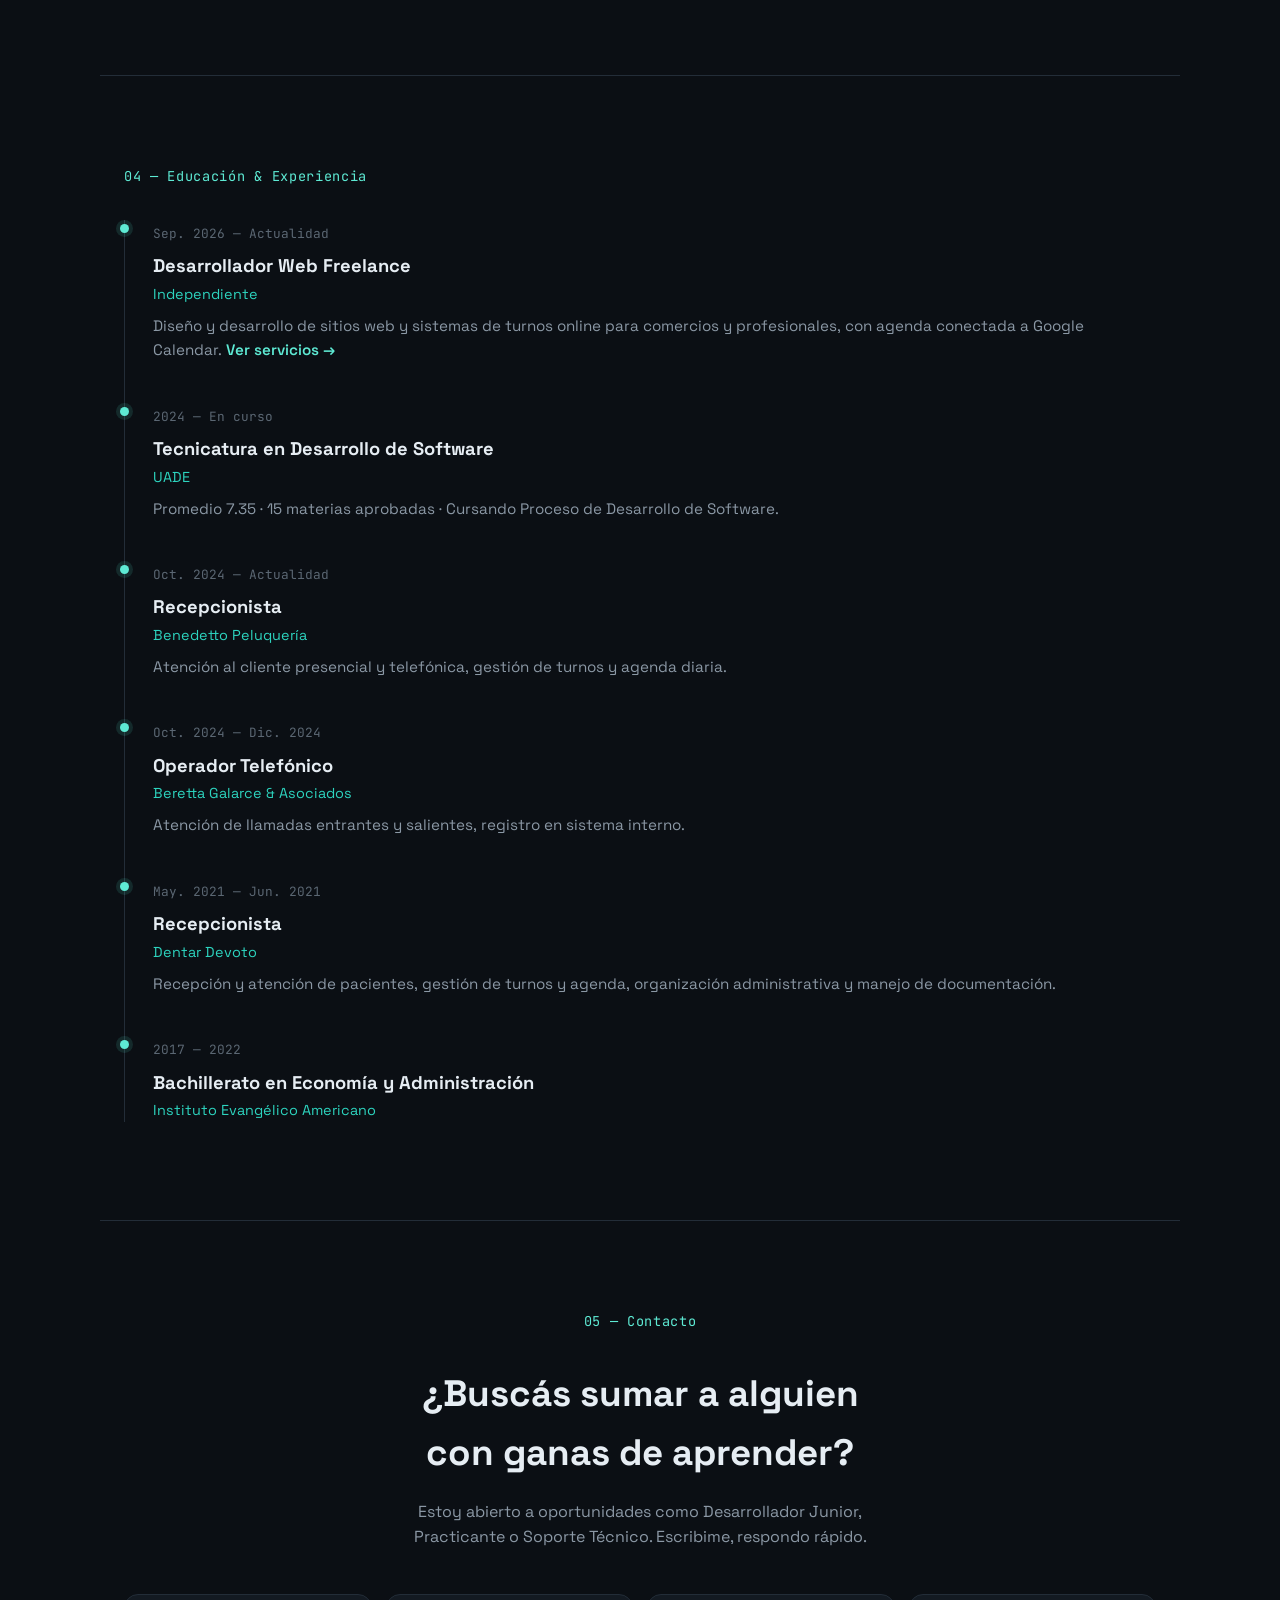
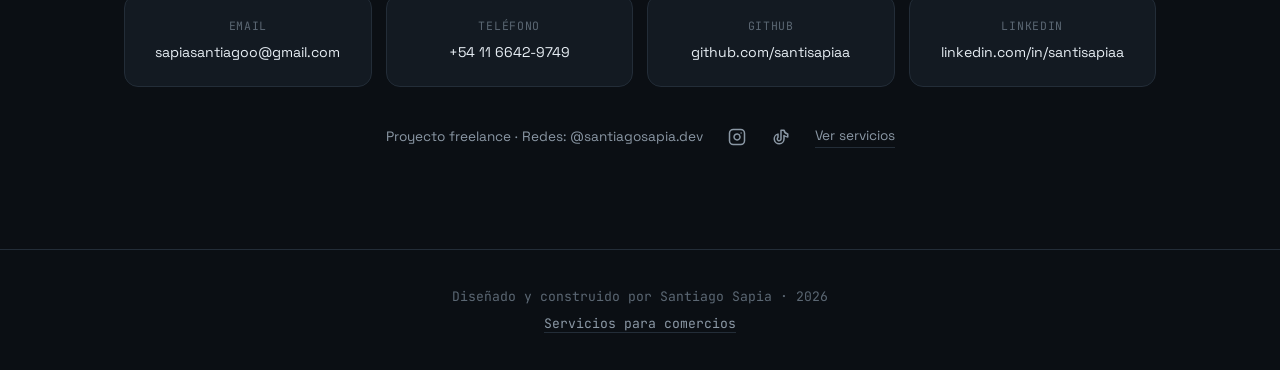
==== commit 66be5ea5: "Unifica Instagram y TikTok en Redes en portfolio y /servicios" ====
--- a/index.html
+++ b/index.html
@@ -33,7 +33,7 @@
 <link rel="preconnect" href="https://fonts.googleapis.com">
 <link rel="preconnect" href="https://fonts.gstatic.com" crossorigin>
 <link href="https://fonts.googleapis.com/css2?family=Space+Grotesk:wght@400;500;600;700&family=JetBrains+Mono:wght@400;500;600&display=swap" rel="stylesheet">
-<link rel="stylesheet" href="style.css?v=4">
+<link rel="stylesheet" href="style.css?v=5">
 <script type="application/ld+json">
 {
   "@context": "https://schema.org",
@@ -48,7 +48,7 @@
   "alumniOf": { "@type": "CollegeOrUniversity", "name": "UADE — Universidad Argentina de la Empresa" },
   "knowsLanguage": ["es", "en", "pt"],
   "knowsAbout": ["React", "Next.js", "React Native", "TypeScript", "JavaScript", "Spring Boot", "Supabase", "Diseño de interfaces"],
-  "sameAs": ["https://github.com/santisapiaa", "https://linkedin.com/in/santisapiaa"]
+  "sameAs": ["https://github.com/santisapiaa", "https://linkedin.com/in/santisapiaa", "https://www.instagram.com/santiagosapia.dev", "https://www.tiktok.com/@santiagosapia.dev"]
 }
 </script>
 <script>
@@ -385,6 +385,14 @@
         <span class="contact-value">linkedin.com/in/santisapiaa</span>
       </a>
     </div>
+    <p class="contact-side">
+      <span><span data-i18n="contact.sideLabel">Proyecto freelance · Redes:</span> @santiagosapia.dev</span>
+      <span class="contact-side-icons">
+        <a href="https://www.instagram.com/santiagosapia.dev" target="_blank" rel="noopener noreferrer" class="contact-side-icon" data-contact="instagram_home" aria-label="Instagram de Santiago Sapia"><svg aria-hidden="true" viewBox="0 0 24 24"><rect x="2" y="2" width="20" height="20" rx="5"/><path d="M16 11.37A4 4 0 1 1 12.63 8 4 4 0 0 1 16 11.37z"/><path d="M17.5 6.5h.01"/></svg></a>
+        <a href="https://www.tiktok.com/@santiagosapia.dev" target="_blank" rel="noopener noreferrer" class="contact-side-icon" data-contact="tiktok_home" aria-label="TikTok de Santiago Sapia"><svg aria-hidden="true" viewBox="0 0 24 24"><path d="M21 7.917v4.034a9.948 9.948 0 0 1 -5 -1.951v4.5a6.5 6.5 0 1 1 -8 -6.326v4.326a2.5 2.5 0 1 0 4 2v-11.5h4.083a6.005 6.005 0 0 0 4.917 4.917z"/></svg></a>
+      </span>
+      <a href="/servicios" class="footer-link" data-i18n="contact.sideServices">Ver servicios</a>
+    </p>
   </section>
 
 </main>
@@ -394,7 +402,7 @@
   <p style="margin-top: 6px"><a href="/servicios" class="footer-link">Servicios para comercios</a></p>
 </footer>
 
-<script src="i18n.js?v=2"></script>
-<script src="script.js?v=3"></script>
+<script src="i18n.js?v=3"></script>
+<script src="script.js?v=4"></script>
 </body>
 </html>
--- a/style.css
+++ b/style.css
@@ -585,6 +585,37 @@
   letter-spacing: 0.06em;
 }
 .contact-value { font-size: 0.88rem; word-break: break-word; }
+/* Línea secundaria: redes del proyecto freelance, más chica y tenue que las tarjetas */
+.contact-side {
+  display: flex;
+  flex-wrap: wrap;
+  align-items: center;
+  justify-content: center;
+  gap: 4px 12px;
+  margin-top: 28px;
+  font-size: 0.85rem;
+  color: var(--text-dim);
+}
+.contact-side-icons { display: inline-flex; }
+.contact-side-icon {
+  display: inline-flex;
+  align-items: center;
+  justify-content: center;
+  width: 44px;
+  height: 44px;
+  color: var(--text-dim);
+  transition: color 0.2s;
+}
+.contact-side-icon:hover { color: var(--accent); }
+.contact-side-icon svg {
+  width: 18px;
+  height: 18px;
+  fill: none;
+  stroke: currentColor;
+  stroke-width: 2;
+  stroke-linecap: round;
+  stroke-linejoin: round;
+}
 
 footer {
   text-align: center;
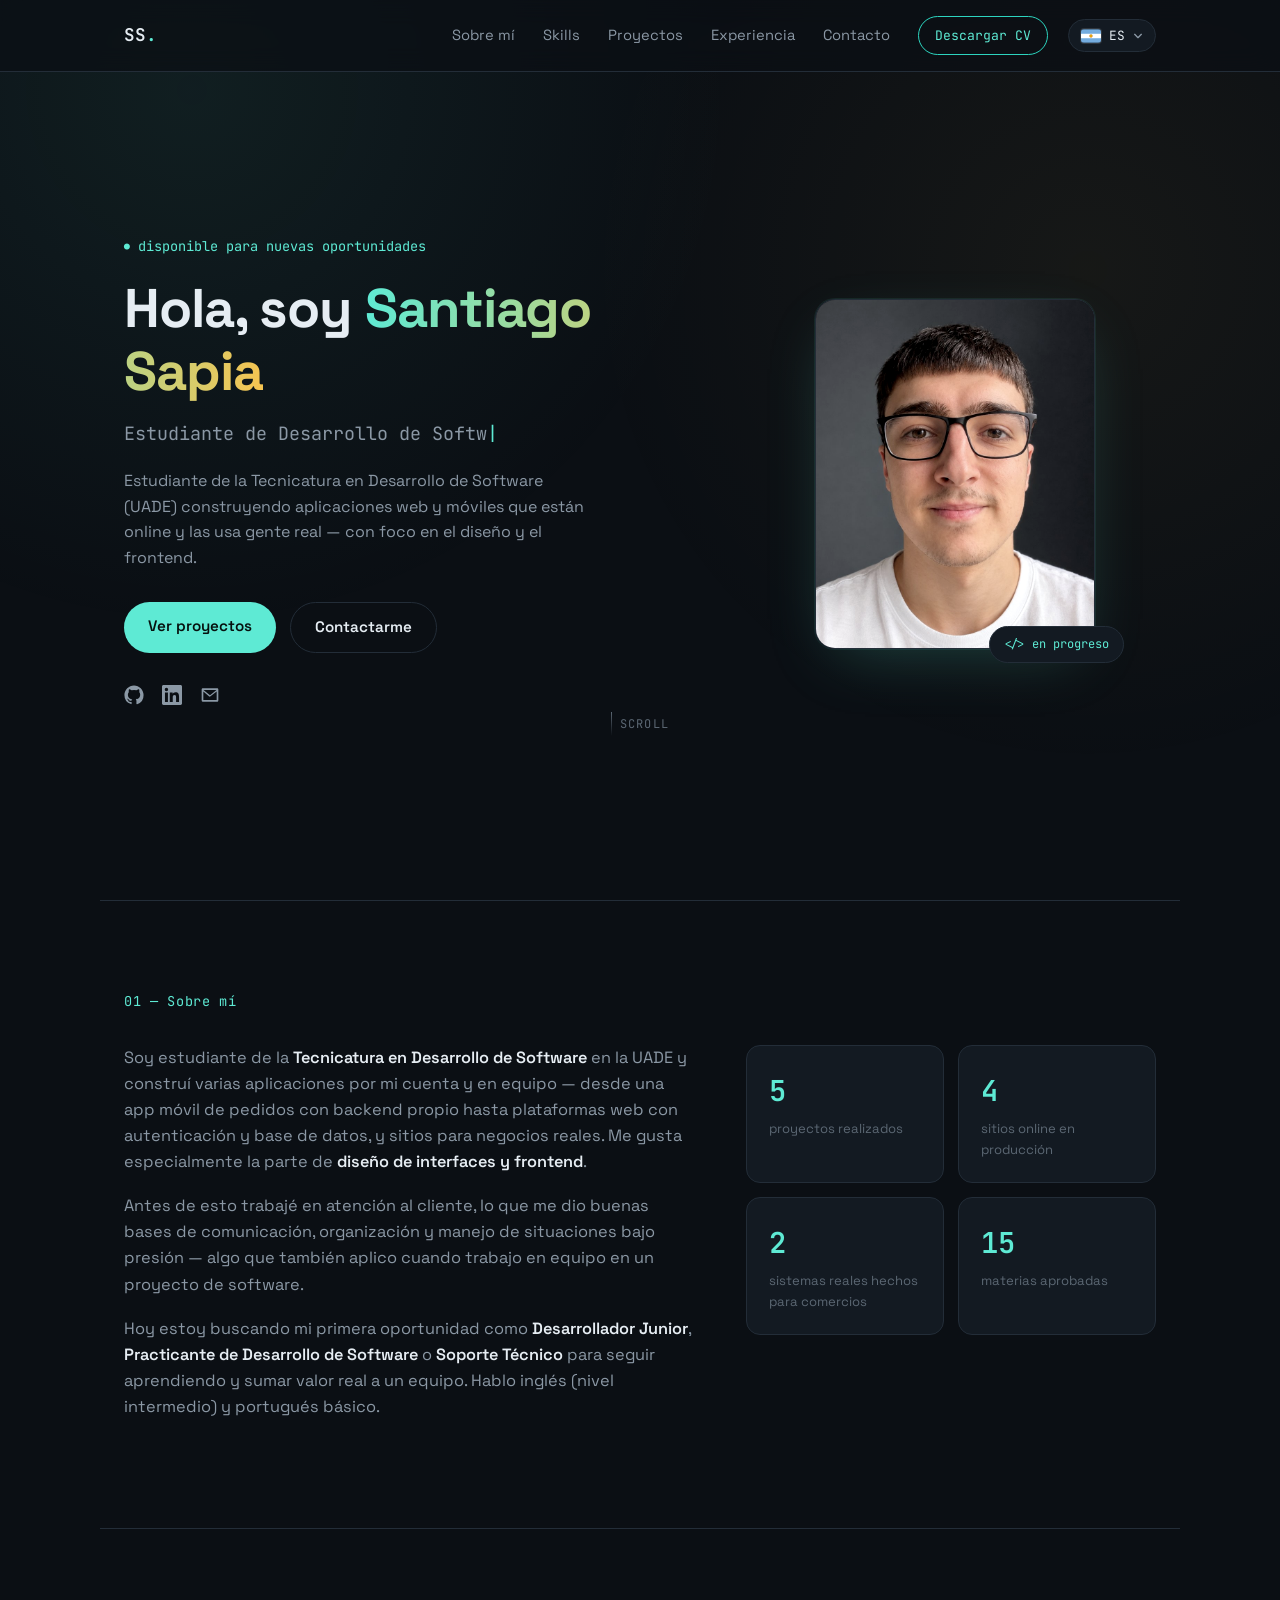
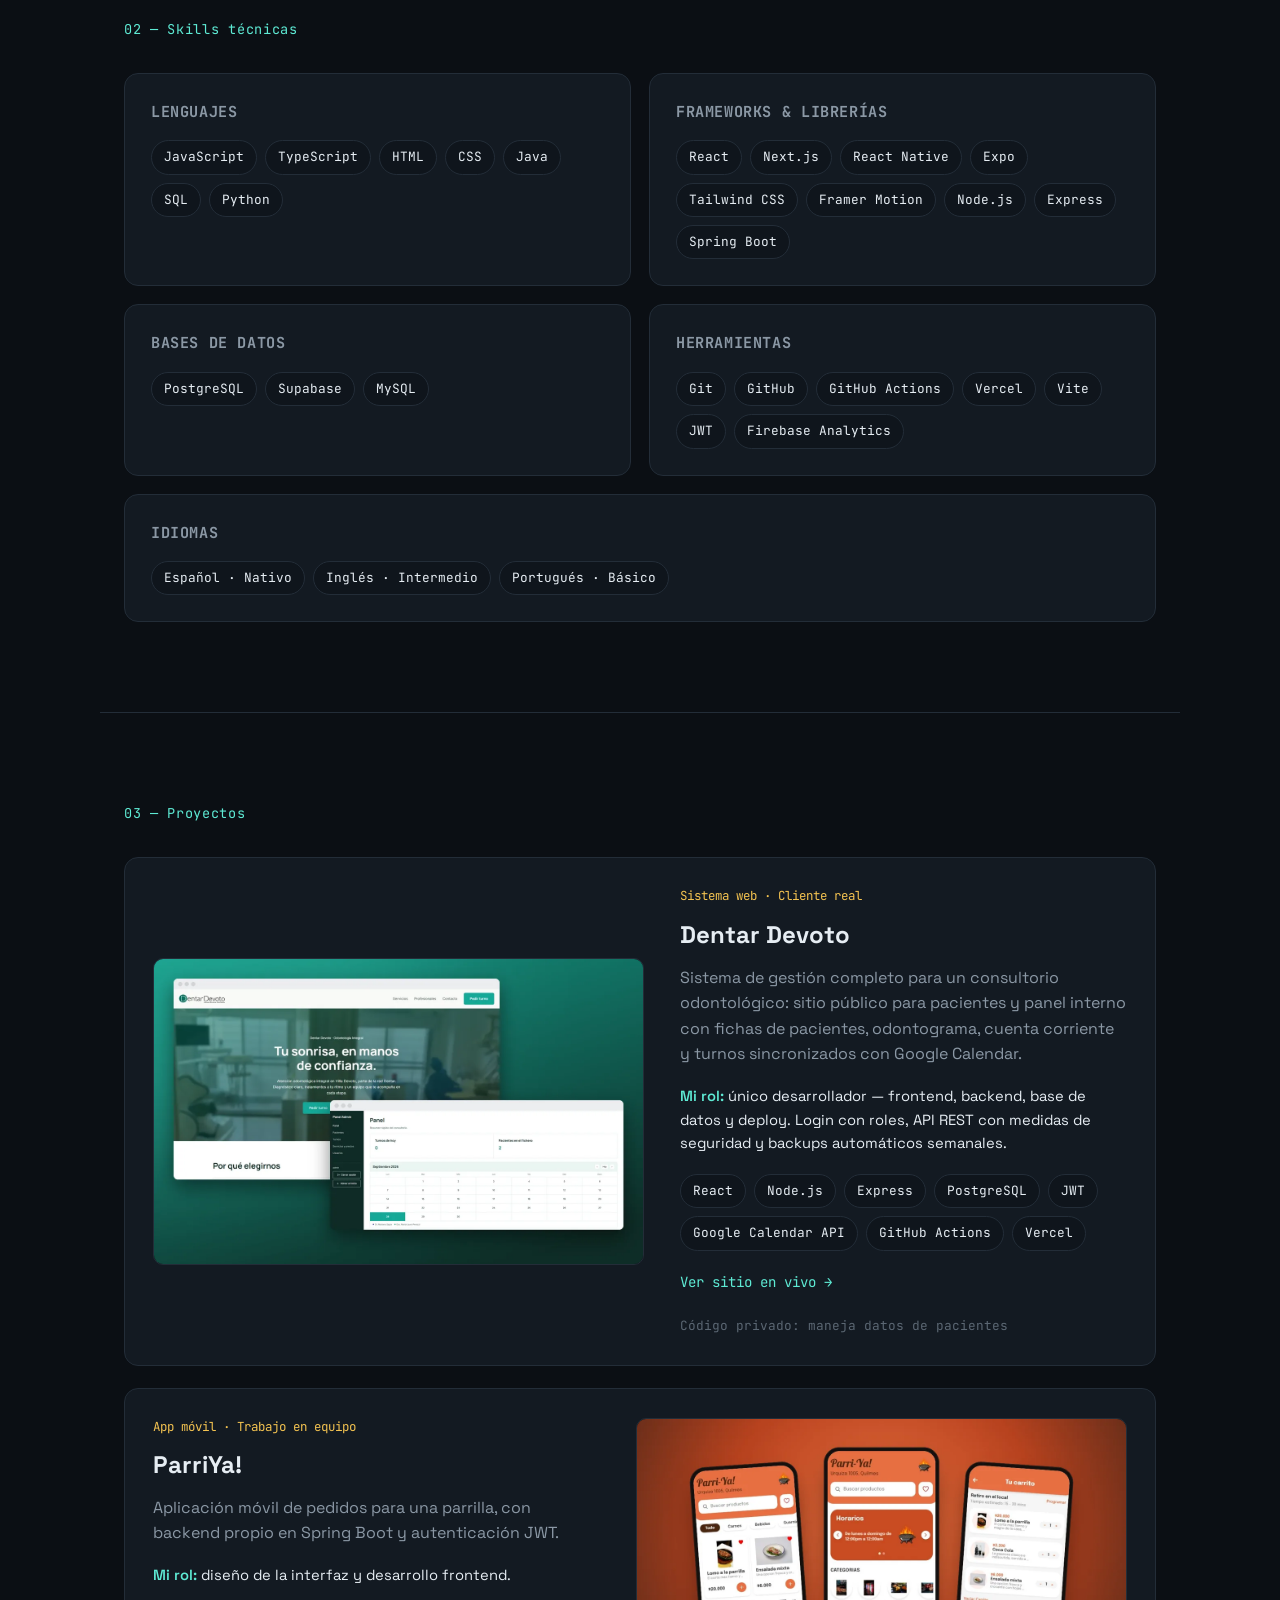
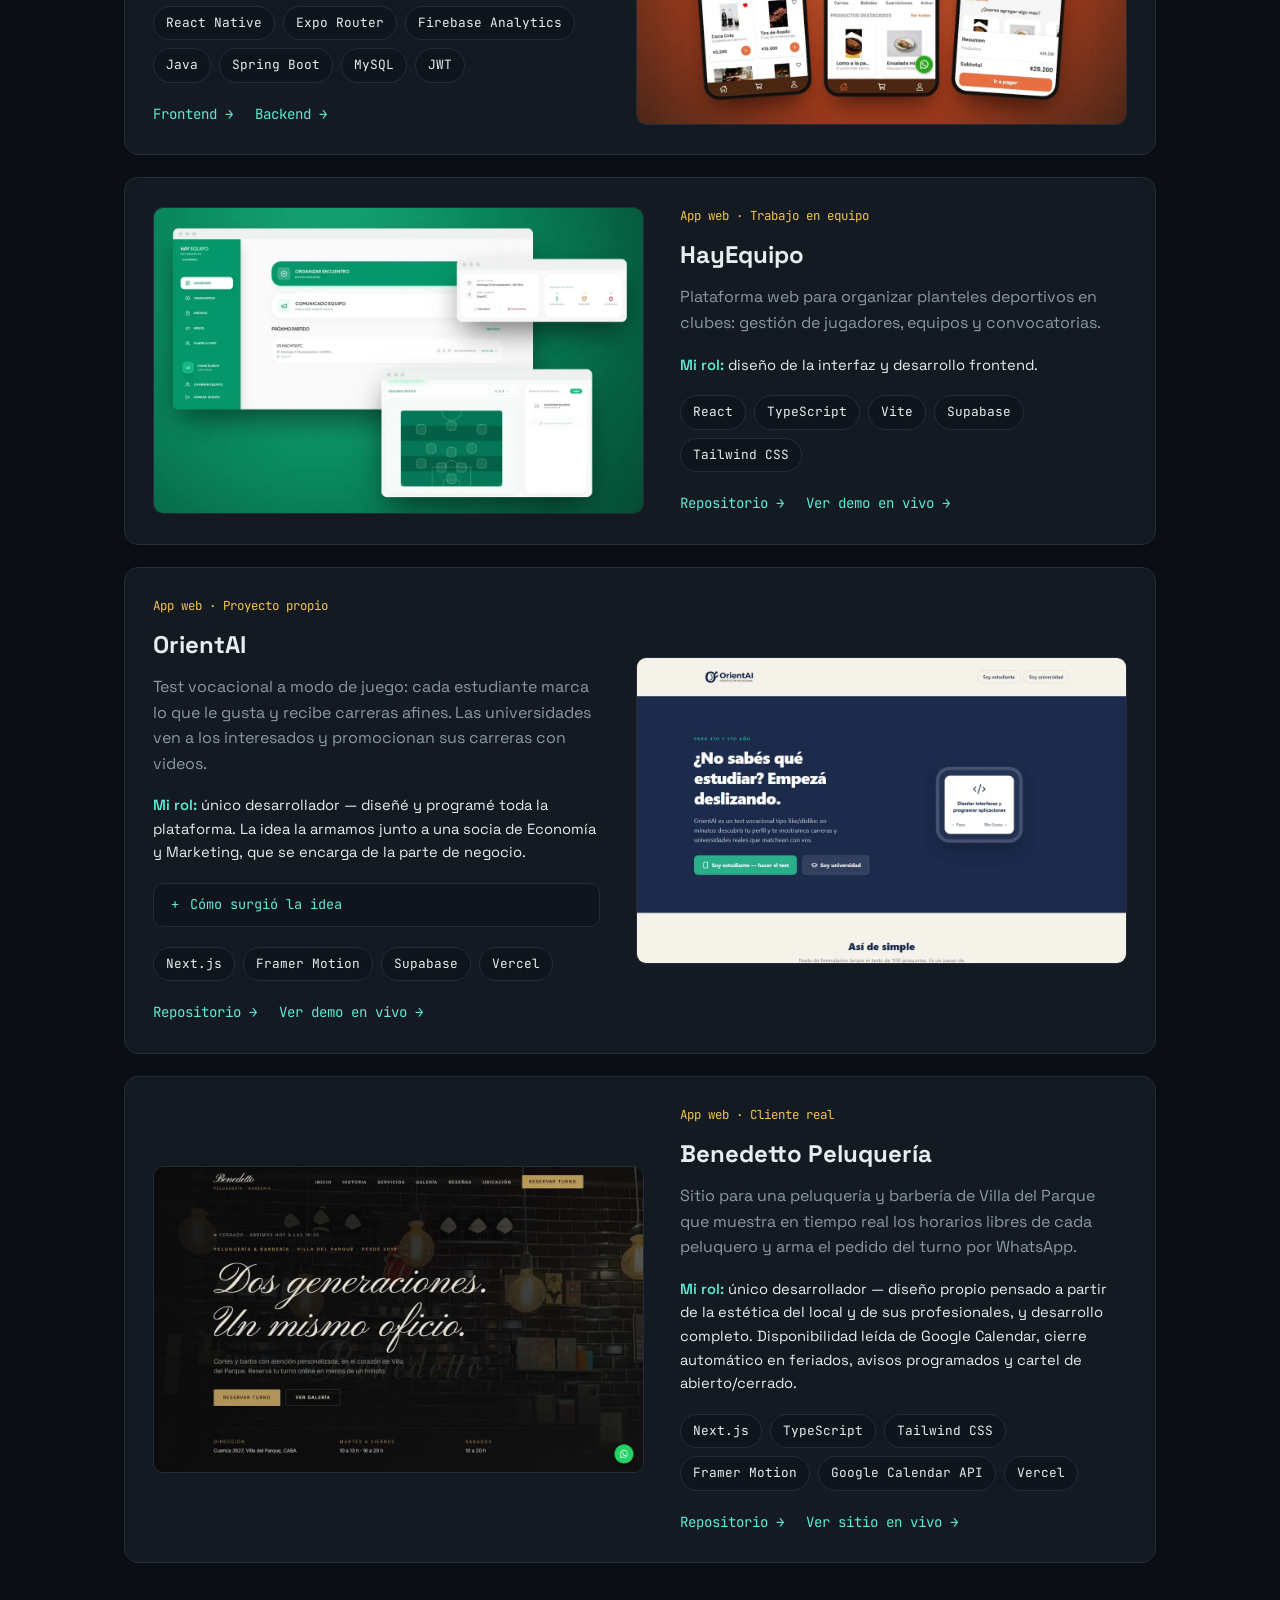
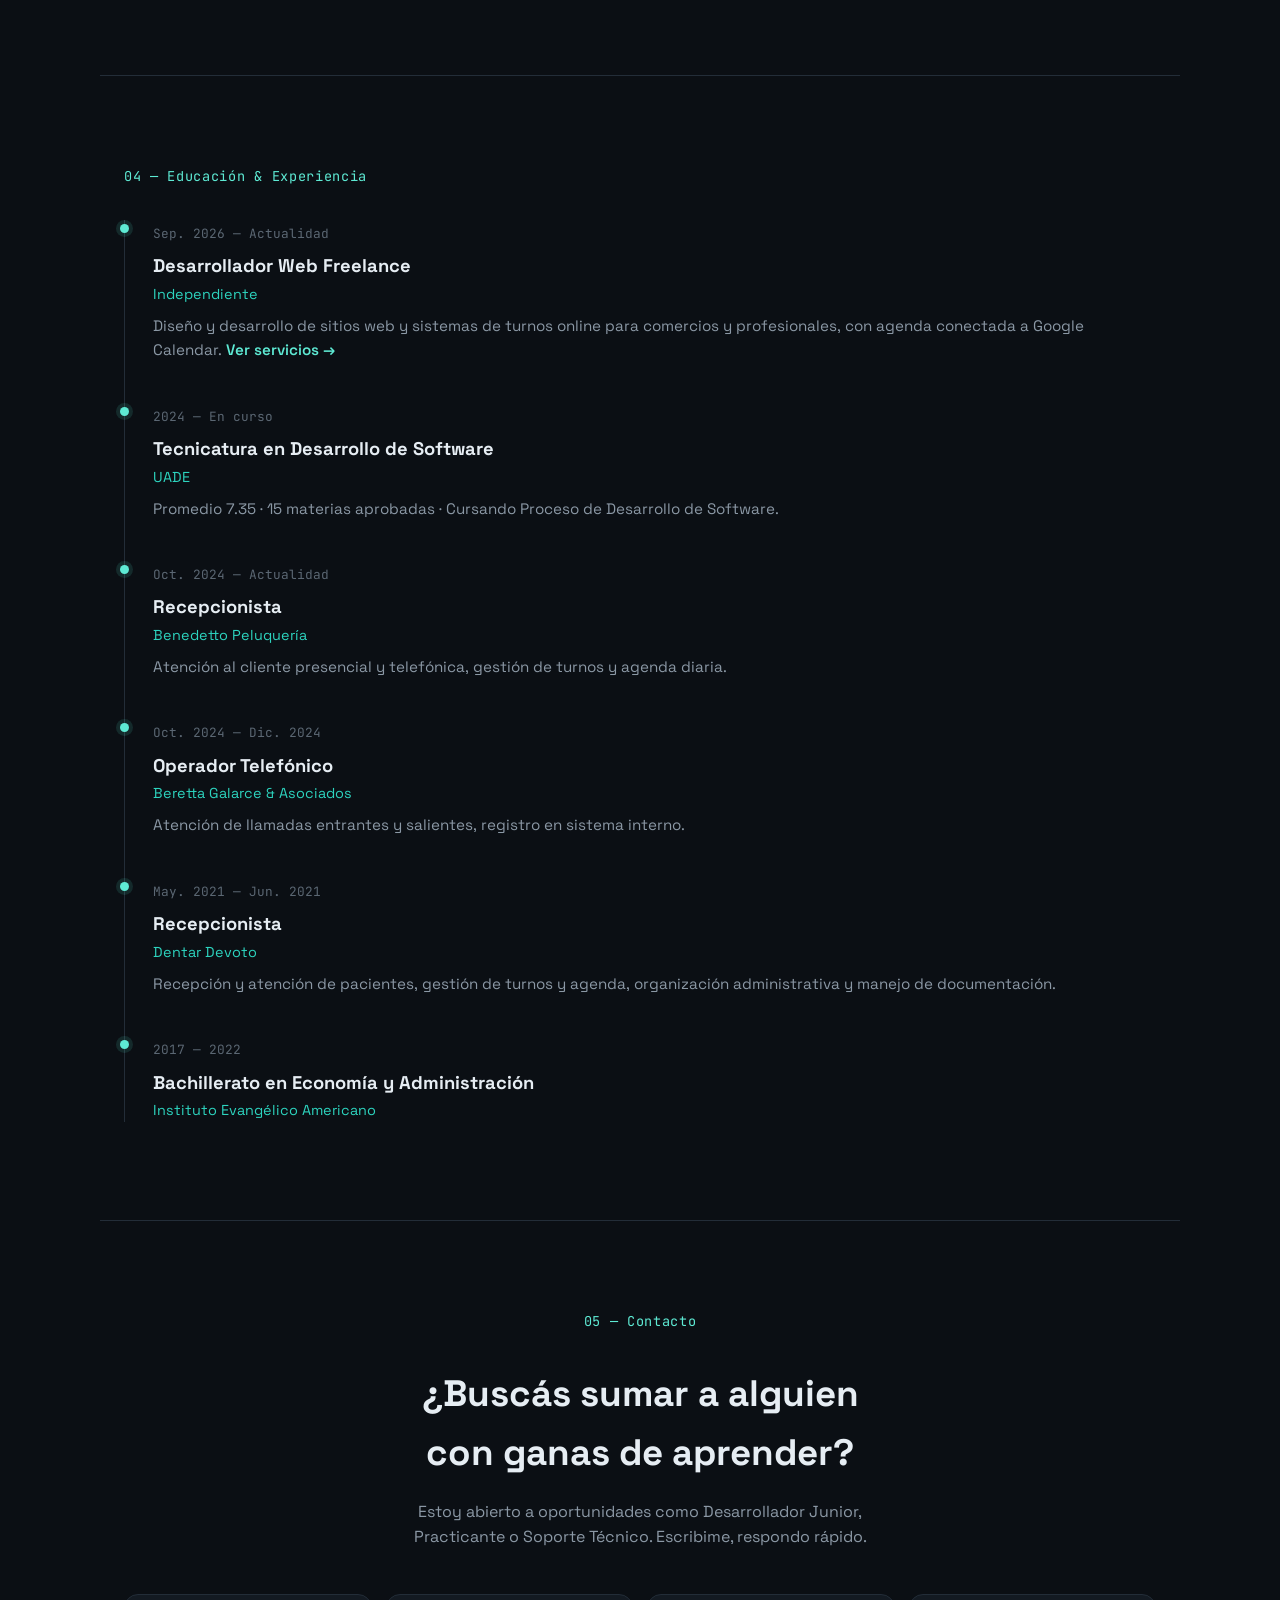
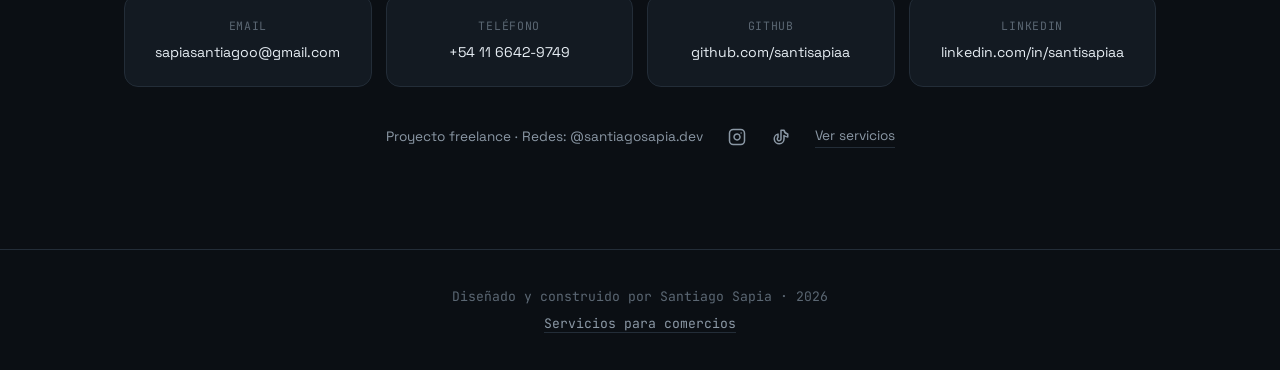
==== commit a70cdca4: "Sobre mí: reemplaza "negocios reales como clientes" por "sistemas reales hechos para comercios" en l" ====
--- a/index.html
+++ b/index.html
@@ -166,7 +166,7 @@
         </div>
         <div class="stat-card">
           <span class="stat-num">2</span>
-          <span class="stat-label" data-i18n="about.stat3">negocios reales como clientes</span>
+          <span class="stat-label" data-i18n="about.stat3">sistemas reales hechos para comercios</span>
         </div>
         <div class="stat-card">
           <span class="stat-num">15</span>
@@ -402,7 +402,7 @@
   <p style="margin-top: 6px"><a href="/servicios" class="footer-link">Servicios para comercios</a></p>
 </footer>
 
-<script src="i18n.js?v=3"></script>
+<script src="i18n.js?v=4"></script>
 <script src="script.js?v=4"></script>
 </body>
 </html>
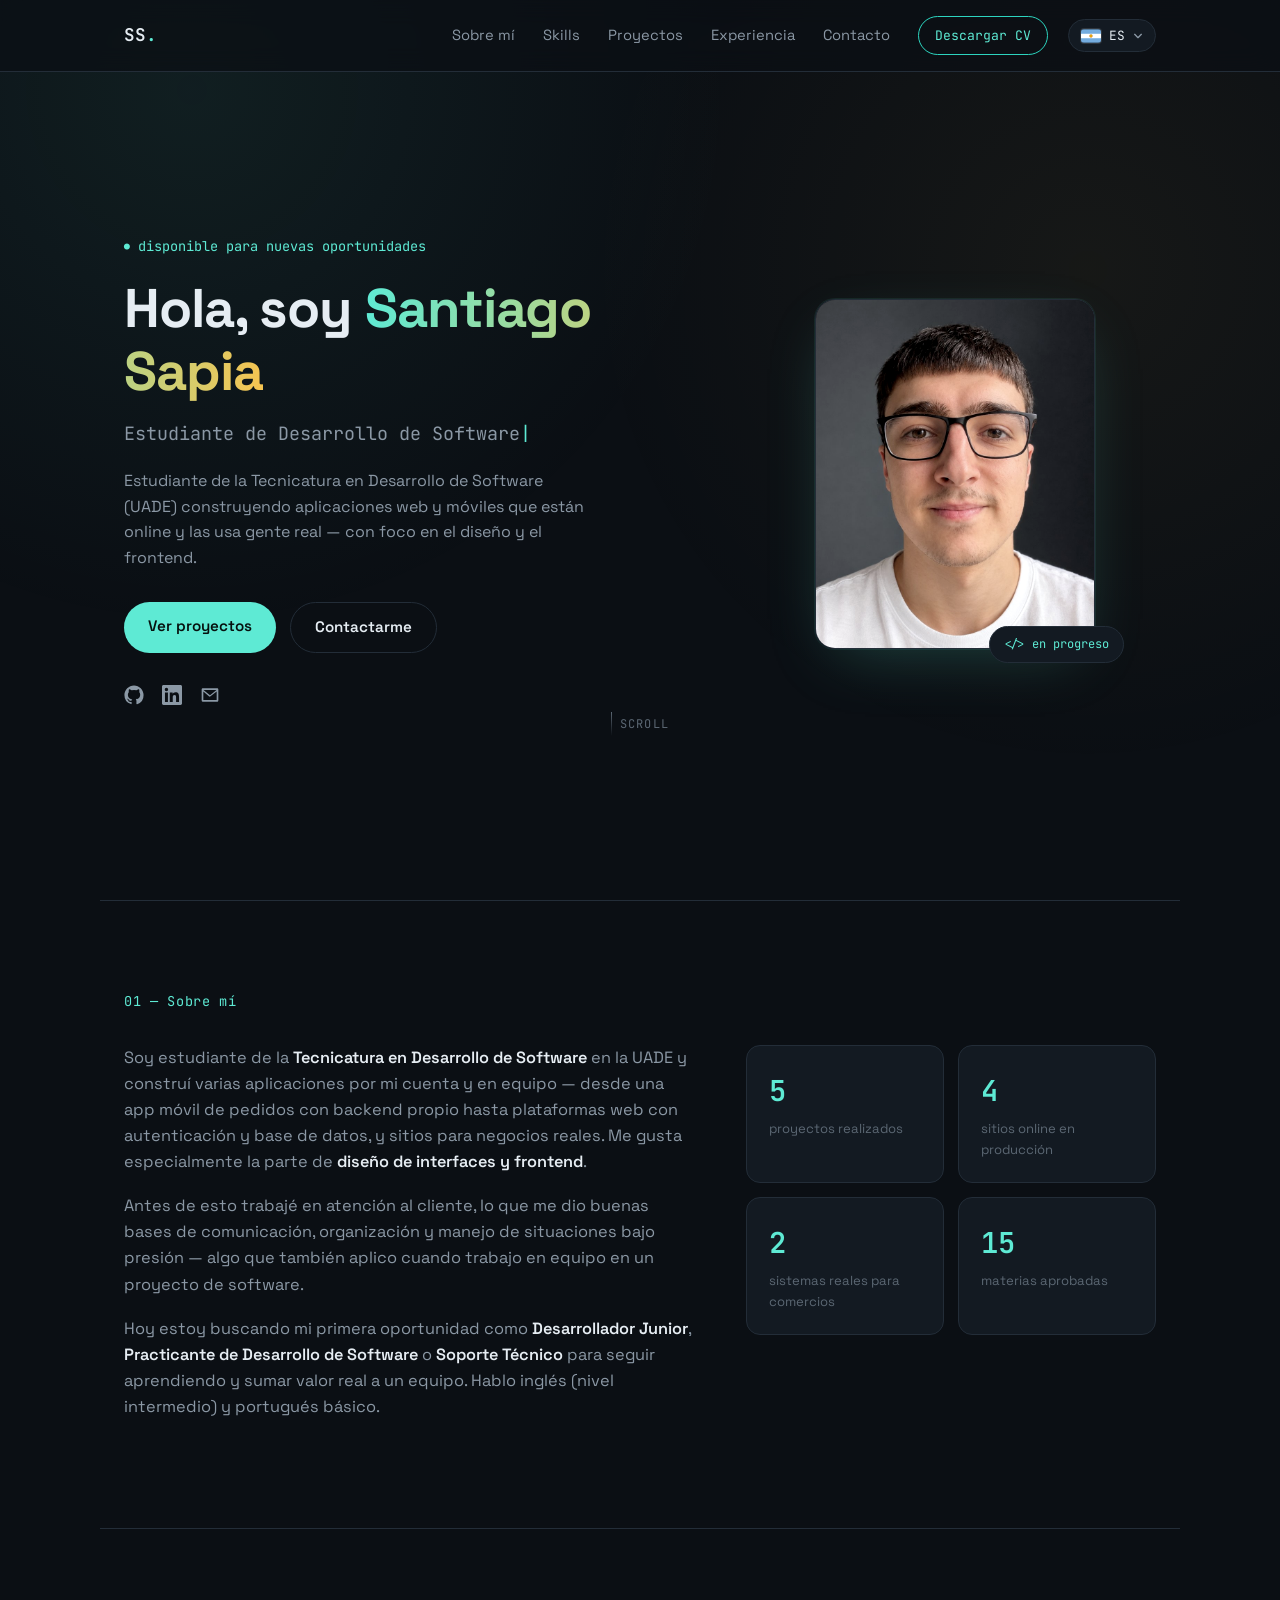
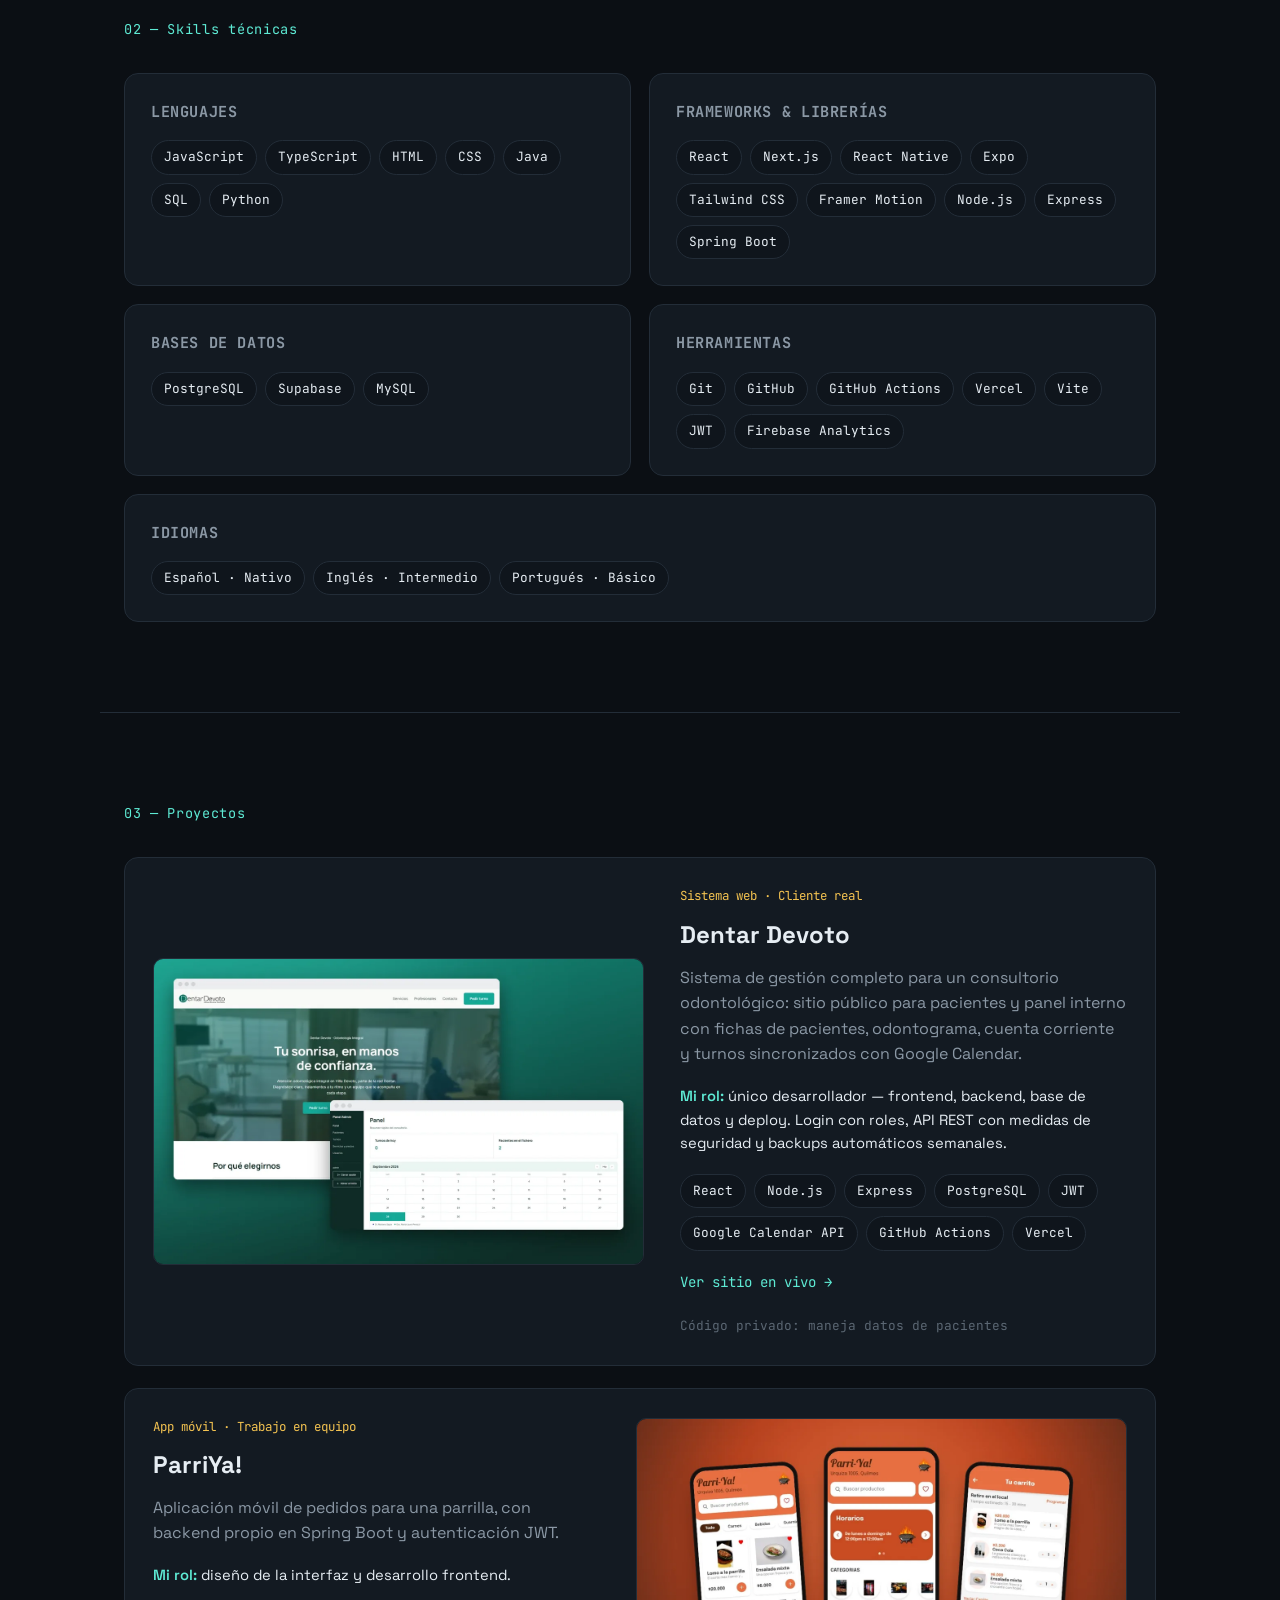
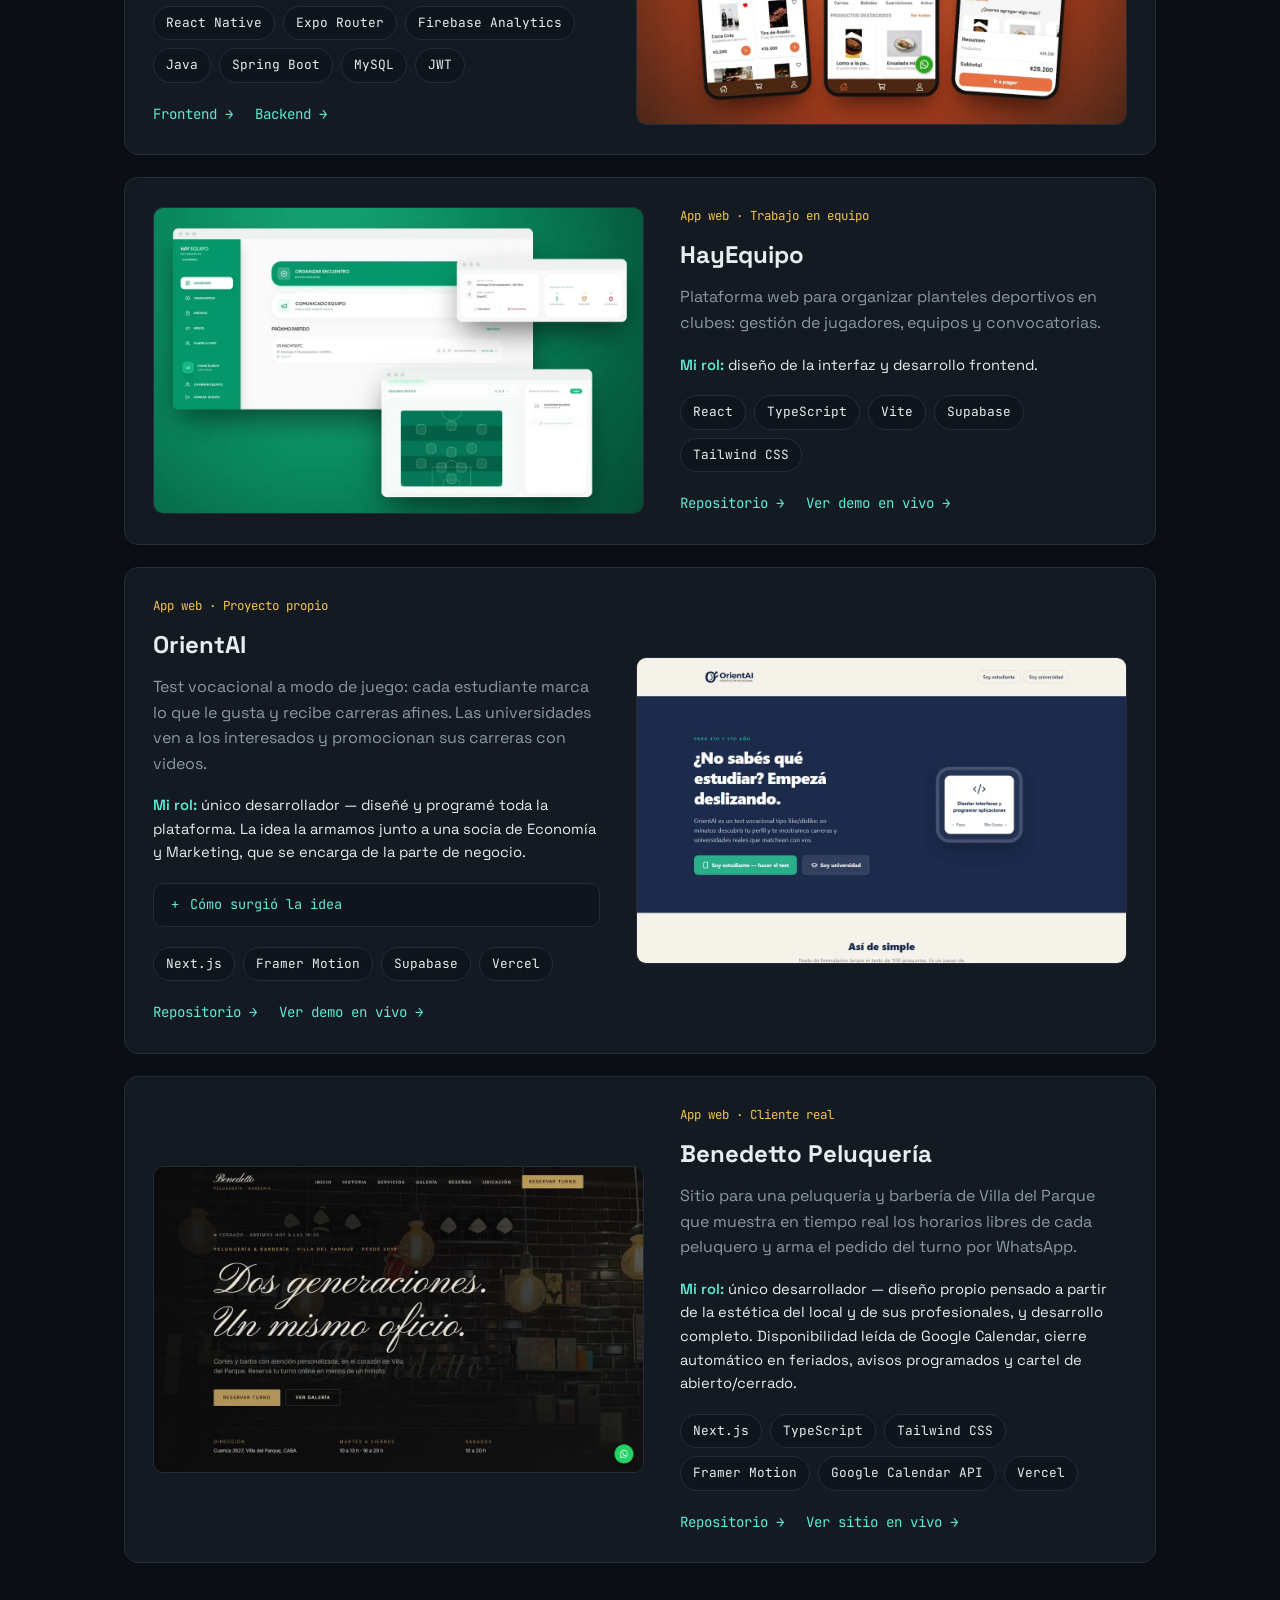
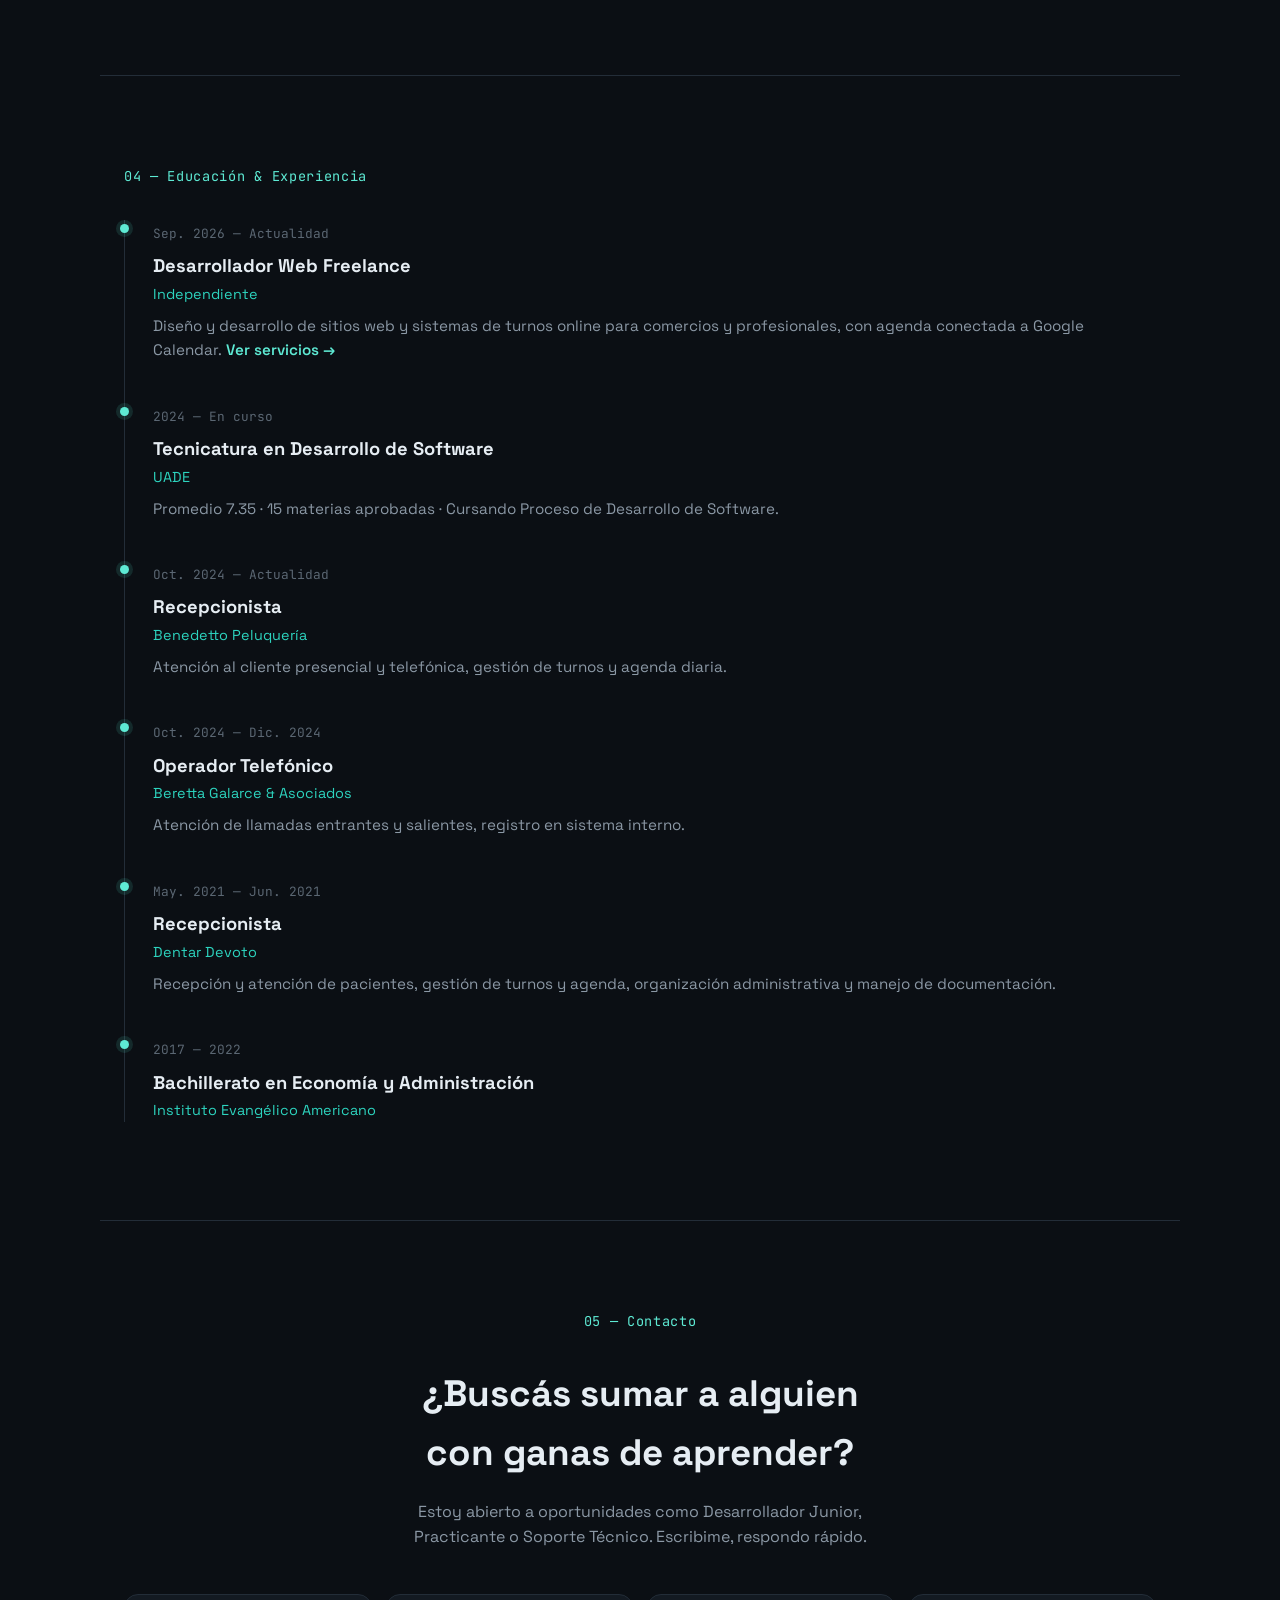
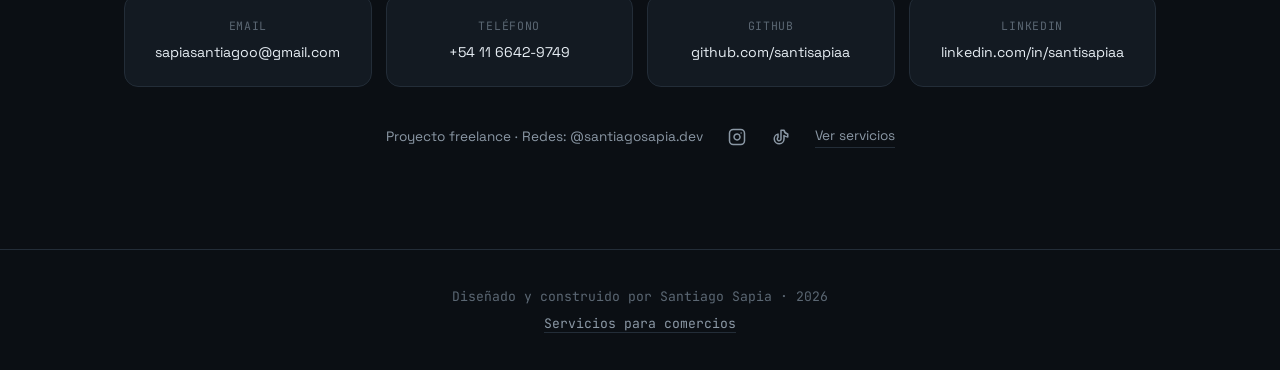
==== commit d9e247ec: "Sobre mí: acorta la etiqueta a "sistemas reales para comercios" para que entre en dos líneas en celu" ====
--- a/index.html
+++ b/index.html
@@ -166,7 +166,7 @@
         </div>
         <div class="stat-card">
           <span class="stat-num">2</span>
-          <span class="stat-label" data-i18n="about.stat3">sistemas reales hechos para comercios</span>
+          <span class="stat-label" data-i18n="about.stat3">sistemas reales para comercios</span>
         </div>
         <div class="stat-card">
           <span class="stat-num">15</span>
@@ -402,7 +402,7 @@
   <p style="margin-top: 6px"><a href="/servicios" class="footer-link">Servicios para comercios</a></p>
 </footer>
 
-<script src="i18n.js?v=4"></script>
+<script src="i18n.js?v=5"></script>
 <script src="script.js?v=4"></script>
 </body>
 </html>
